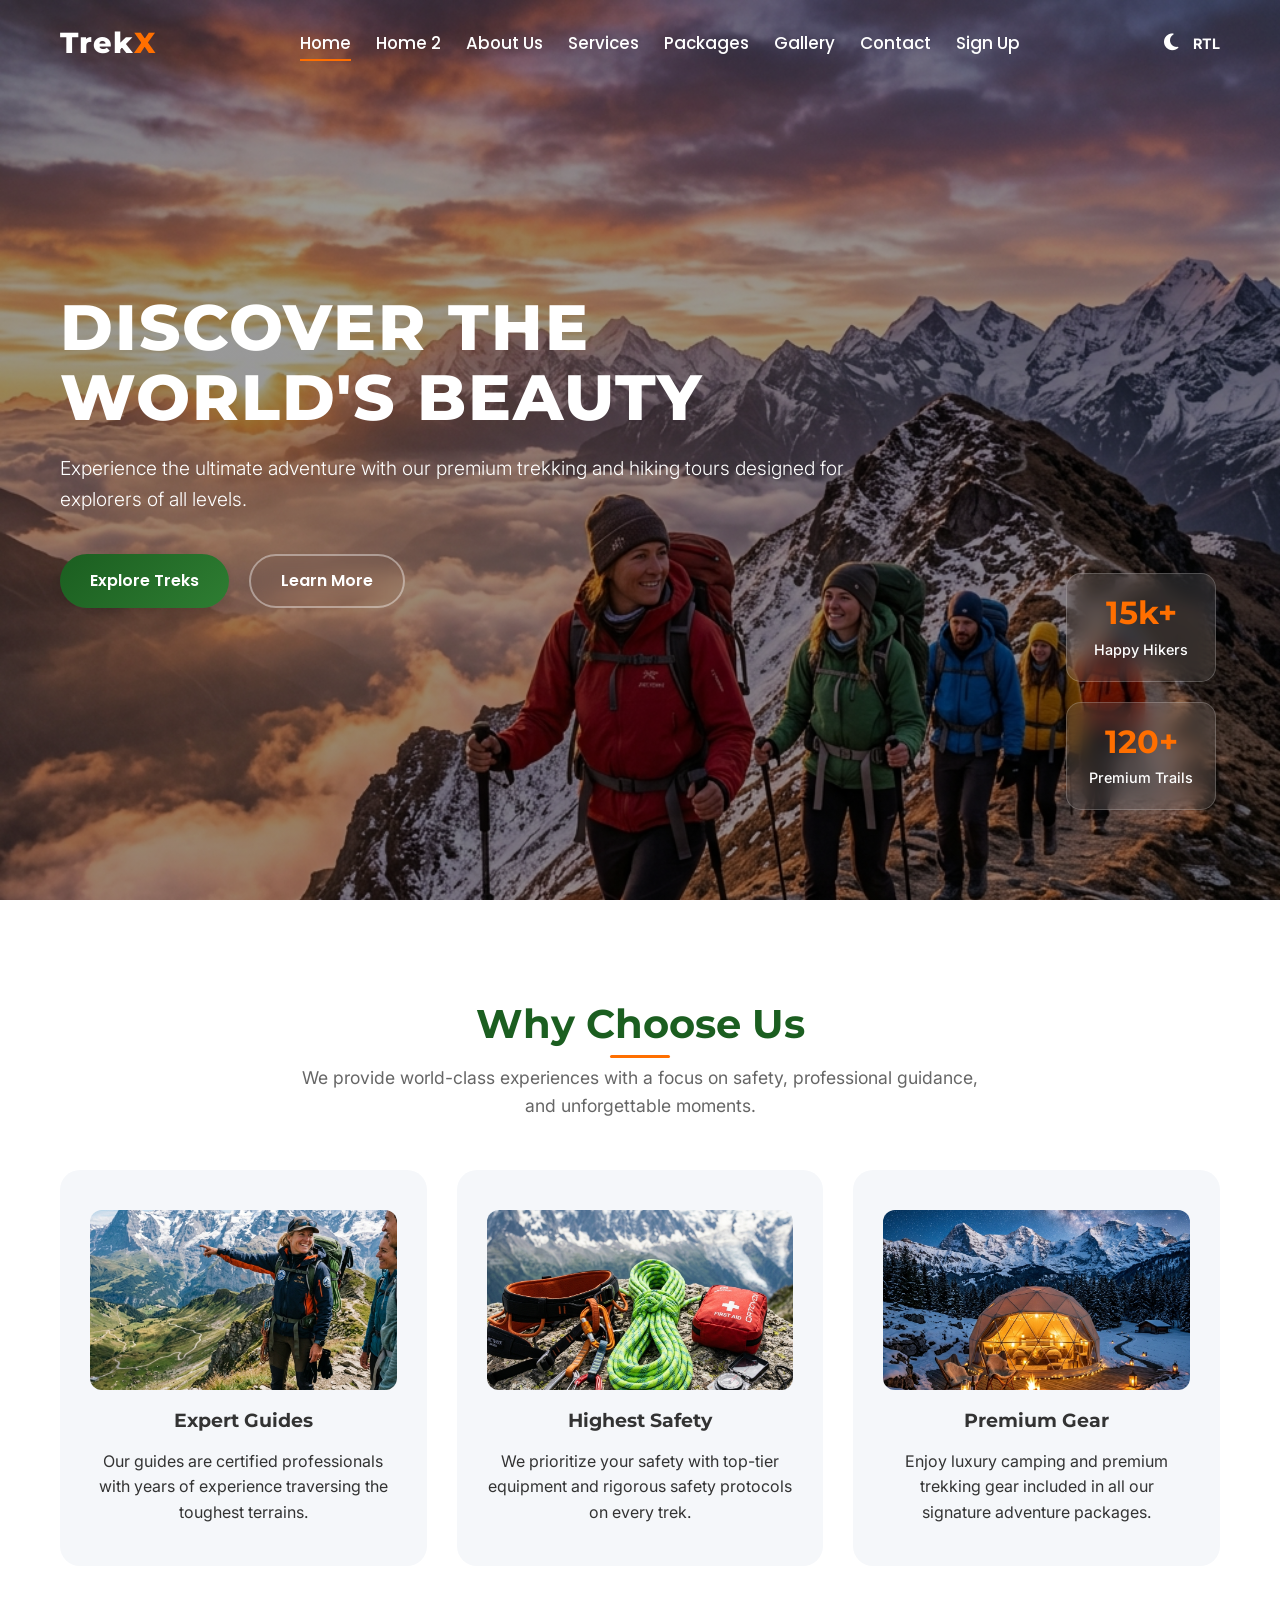
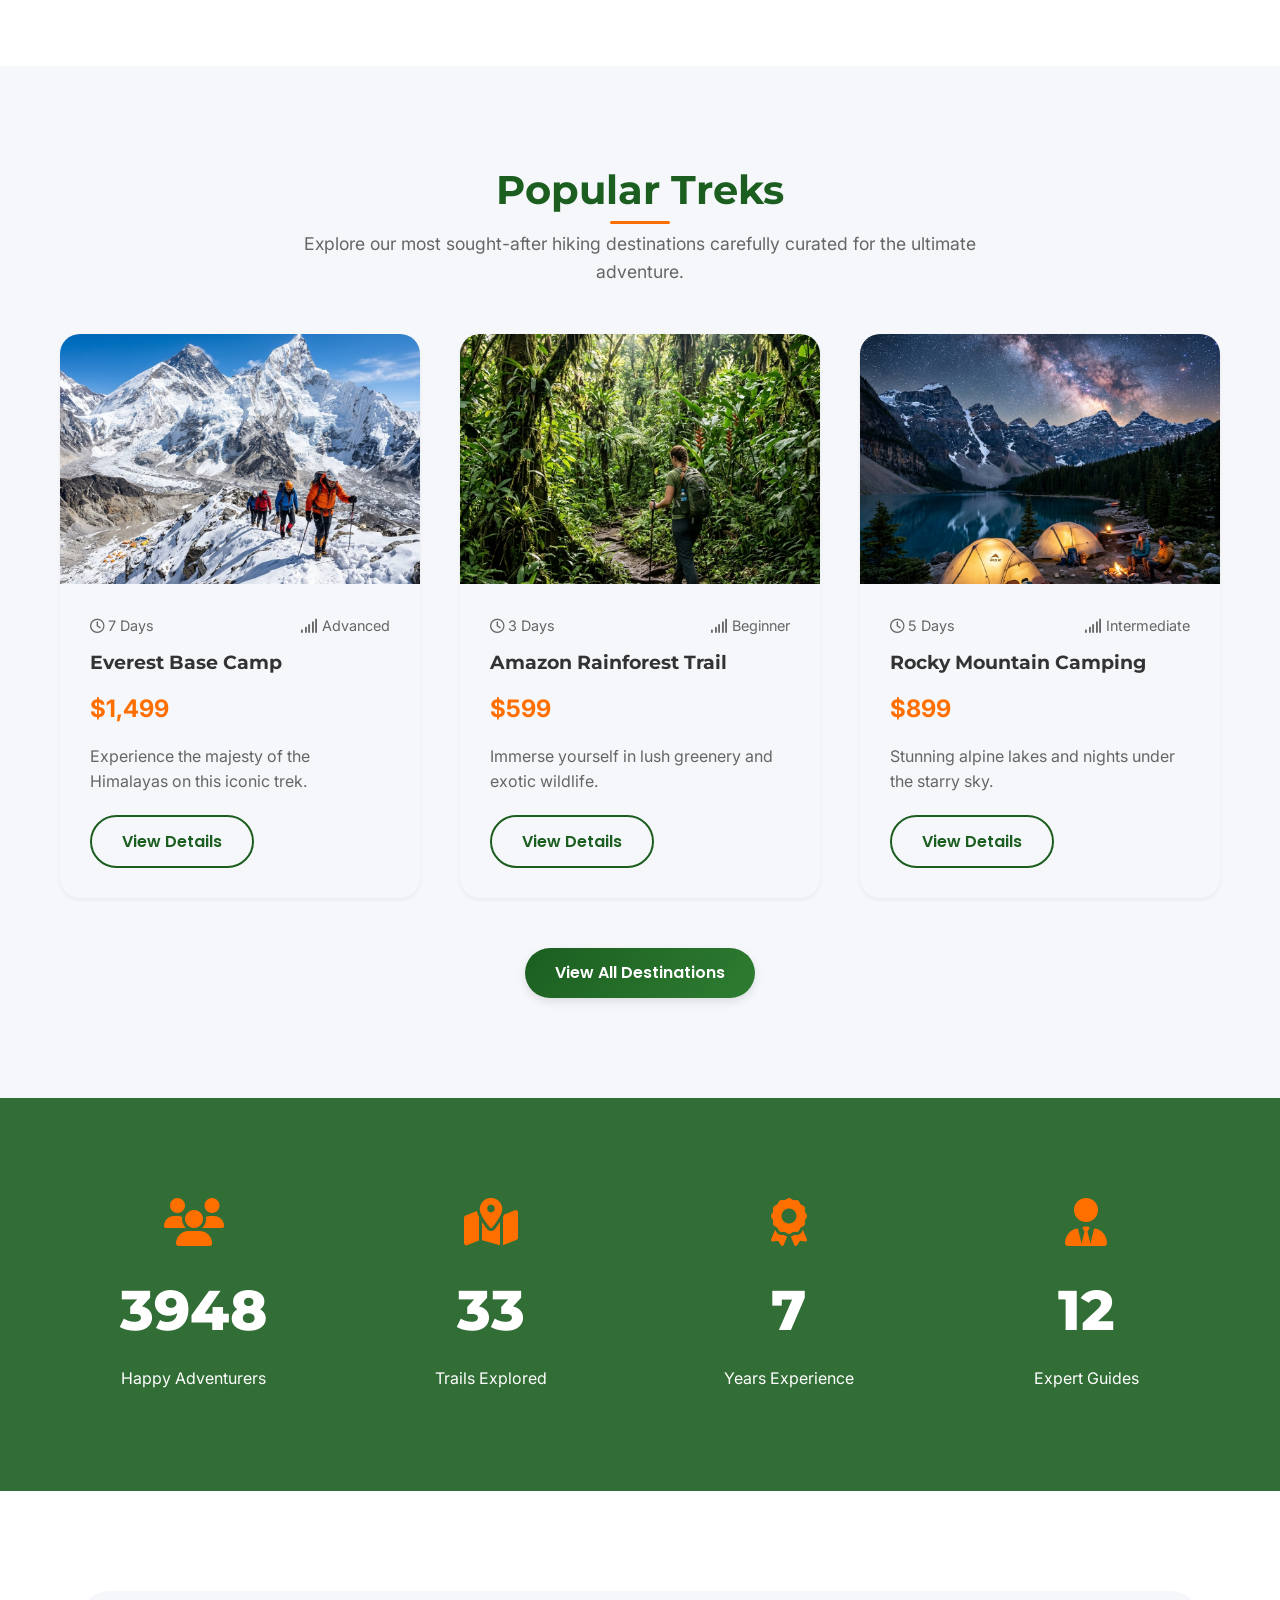
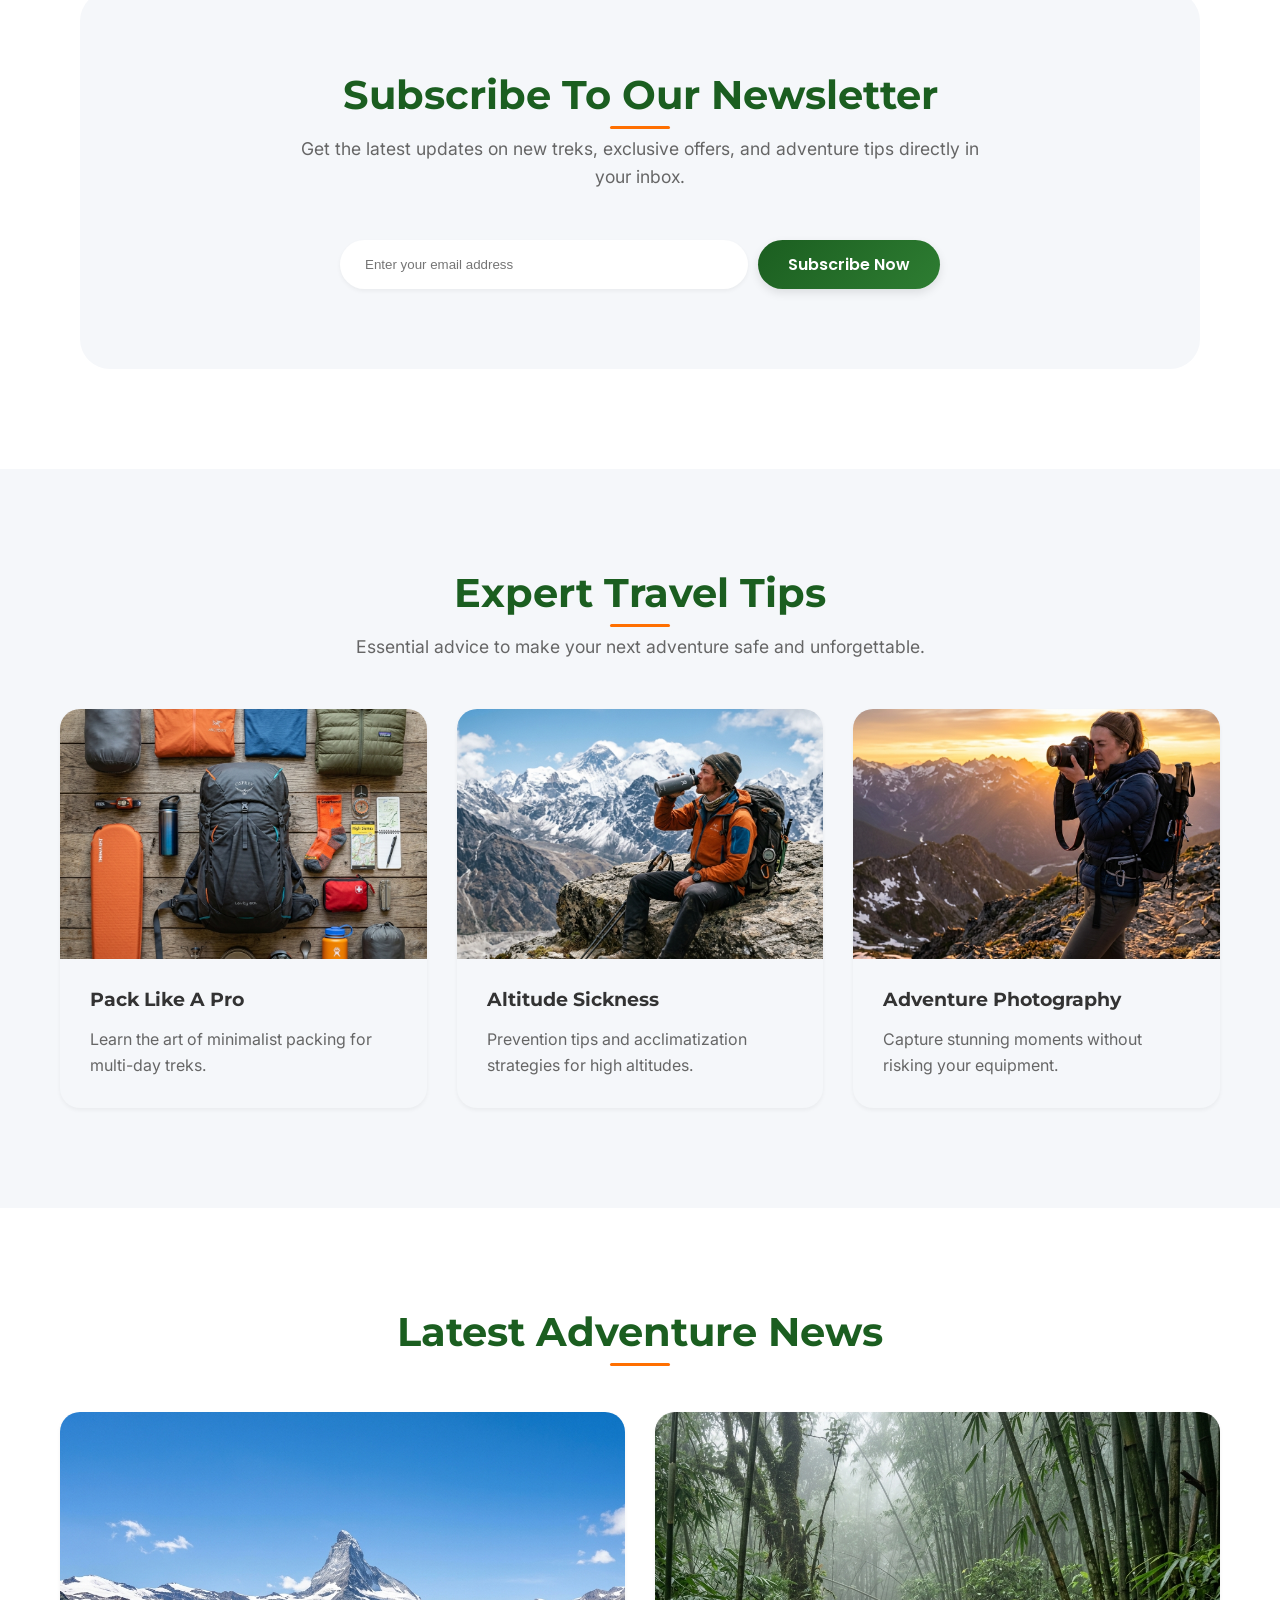
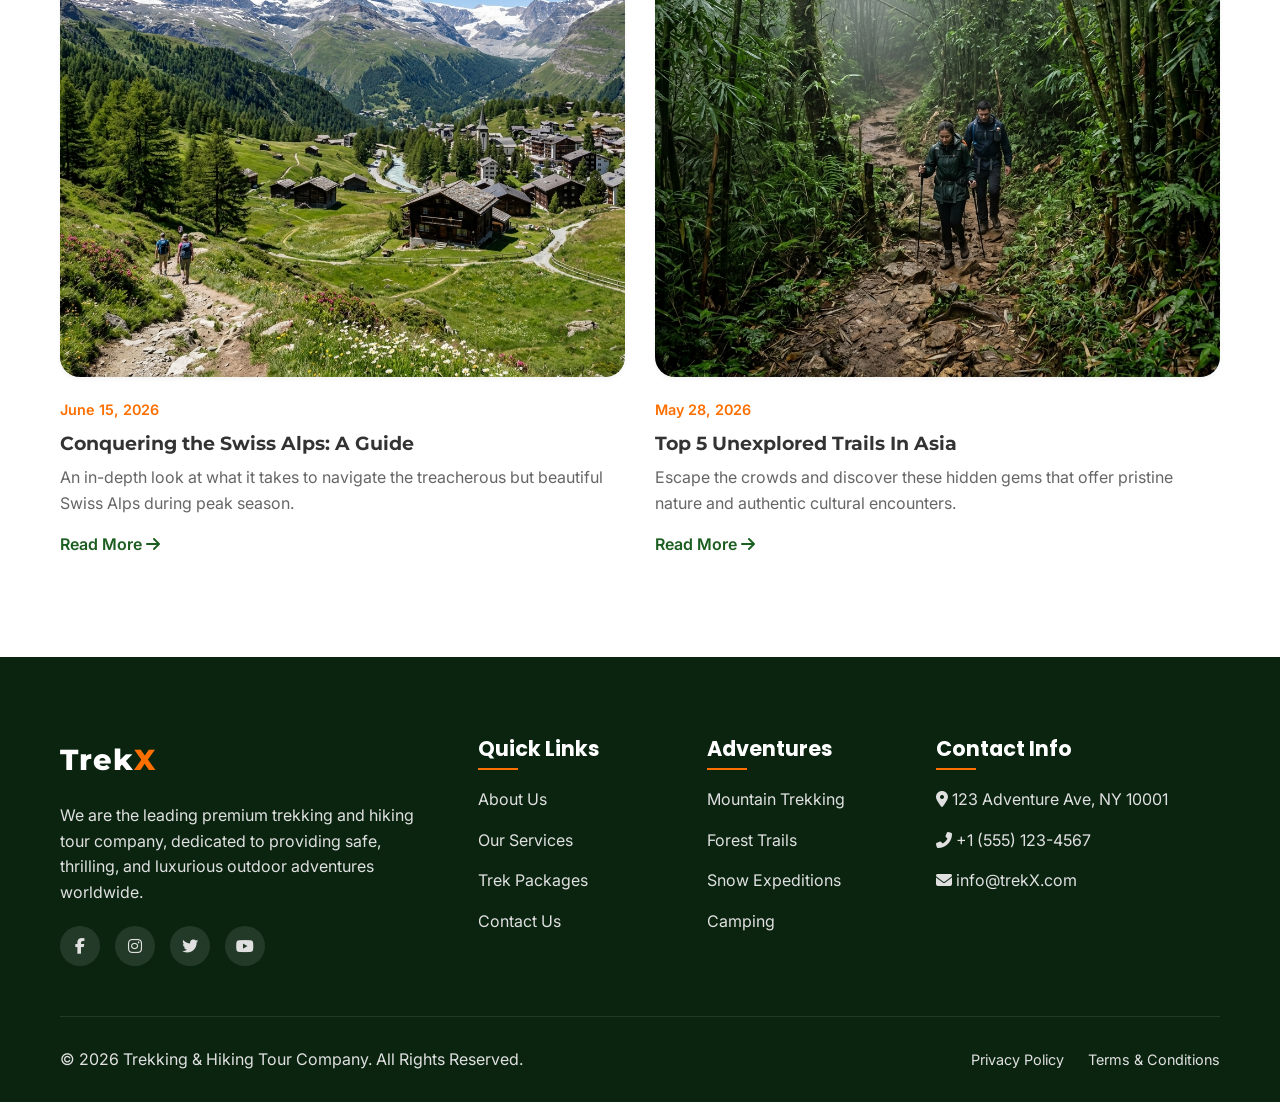
==== index.html @ f1e043c8 "add the some chnage" ====
<!DOCTYPE html>
<html lang="en">
<head>
  <meta charset="UTF-8">
  <meta name="viewport" content="width=device-width, initial-scale=1.0">
  <meta name="description" content="Premium Trekking & Hiking Tour Company offering mountain expeditions, camping, and adventure trails.">
  <title>Home | Trekking & Hiking Tour Company</title>
  <link rel="icon" type="image/svg+xml" href="images/favicon.svg">
  
  <!-- CSS -->
  <link rel="stylesheet" href="css/style.css">
  <link rel="stylesheet" href="css/responsive.css">
  
  <!-- FontAwesome -->
  <link rel="stylesheet" href="https://cdnjs.cloudflare.com/ajax/libs/font-awesome/6.4.0/css/all.min.css">
  
  <style>
    /* Page Specific Styles */
    .hero {
      height: 100vh;
      background: linear-gradient(rgba(0, 0, 0, 0.4), rgba(0, 0, 0, 0.4)), url('images/hero/hero-1.png') no-repeat center center/cover;
      display: flex;
      align-items: center;
      position: relative;
      overflow: hidden;
    }
    
    .hero-content {
      color: #FFF;
      max-width: 800px;
      position: relative;
      z-index: 2;
    }
    
    .hero-title {
      font-size: 4rem;
      font-weight: 800;
      margin-bottom: 20px;
      line-height: 1.1;
      text-transform: uppercase;
      letter-spacing: 2px;
    }
    
    .hero-subtitle {
      font-size: 1.2rem;
      margin-bottom: 40px;
      font-weight: 300;
    }
    
    .hero-btns {
      display: flex;
      gap: 20px;
    }
    
    .floating-stats {
      position: absolute;
      right: 5%;
      bottom: 10%;
      display: flex;
      flex-direction: column;
      gap: 20px;
    }
    
    .stat-card {
      padding: 20px;
      border-radius: 15px;
      text-align: center;
      min-width: 150px;
      animation: float 6s ease-in-out infinite;
    }
    
    .stat-card:nth-child(2) {
      animation-delay: 2s;
    }
    
    .stat-card h3 {
      font-size: 2rem;
      color: var(--accent-color);
      margin-bottom: 5px;
    }
    
    .stat-card p {
      font-size: 0.9rem;
      font-weight: 500;
      color: #FFFFFF;
    }
    
    .hero .btn-secondary {
      color: #FFFFFF;
      border-color: rgba(255, 255, 255, 0.4);
    }
    
    .hero .btn-secondary:hover {
      background: #FFFFFF;
      color: var(--primary-color);
      border-color: #FFFFFF;
    }
    
    .dark-mode .hero .btn-secondary:hover {
      background: var(--accent-color);
      color: #FFFFFF;
      border-color: var(--accent-color);
    }
    
    @keyframes float {
      0% { transform: translateY(0px); }
      50% { transform: translateY(-20px); }
      100% { transform: translateY(0px); }
    }
    
    /* Features */
    .features-grid {
      display: grid;
      grid-template-columns: repeat(auto-fit, minmax(300px, 1fr));
      gap: 30px;
      margin-top: 50px;
    }
    
    .feature-item {
      padding: 40px 30px;
      text-align: center;
      border-radius: 20px;
      background: var(--surface-color);
      transition: all var(--transition-smooth);
    }
    
    .dark-mode .feature-item {
      background: #1a1a1a;
    }
    
    .feature-item:hover {
      transform: translateY(-10px);
      box-shadow: var(--shadow-premium);
      background: var(--primary-color);
      color: #FFF;
    }
    
    .feature-img-wrapper {
      width: 100%;
      height: 180px;
      border-radius: 12px;
      overflow: hidden;
      margin-bottom: 20px;
    }
    
    .feature-item img {
      width: 100%;
      height: 100%;
      object-fit: cover;
      transition: transform var(--transition-smooth);
    }
    
    .feature-item:hover img {
      transform: scale(1.05);
    }
    
    /* Trek Cards */
    .treks-grid {
      display: grid;
      grid-template-columns: repeat(auto-fit, minmax(350px, 1fr));
      gap: 40px;
    }
    
    .trek-meta {
      display: flex;
      justify-content: space-between;
      margin-bottom: 15px;
      color: var(--text-light);
      font-size: 0.9rem;
    }
    
    .trek-price {
      font-size: 1.5rem;
      color: var(--accent-color);
      font-weight: 700;
      margin: 15px 0;
    }
    
    /* Stats Section */
    .stats-section {
      background: linear-gradient(rgba(27, 94, 32, 0.9), rgba(27, 94, 32, 0.9)), url('images/hero/hero-2.png') center/cover fixed;
      color: #FFF;
      text-align: center;
    }
    
    .stats-grid {
      display: grid;
      grid-template-columns: repeat(auto-fit, minmax(200px, 1fr));
      gap: 30px;
    }
    
    .stat-item i {
      font-size: 3rem;
      color: var(--accent-color);
      margin-bottom: 20px;
    }
    
    .counter-num {
      font-size: 3.5rem;
      font-family: var(--font-secondary);
      font-weight: 800;
      margin-bottom: 10px;
    }
    
    /* Testimonials */
    .testimonial-card {
      padding: 40px;
      text-align: center;
    }
    
    .testimonial-card img {
      width: 80px;
      height: 80px;
      border-radius: 50%;
      margin: 0 auto 20px;
      border: 3px solid var(--accent-color);
    }
    
    .rating {
      color: #FFD700;
      margin-bottom: 15px;
    }
    
    /* Newsletter */
    .newsletter-section {
      background: var(--surface-color);
      border-radius: 30px;
      padding: 80px 40px;
      margin: 100px 20px;
      text-align: center;
    }
    
    .newsletter-form {
      max-width: 600px;
      margin: 40px auto 0;
      display: flex;
      gap: 10px;
    }
    
    .newsletter-form input {
      flex: 1;
      padding: 15px 25px;
      border-radius: 30px;
      border: none;
      box-shadow: var(--shadow-sm);
    }
    
    @media (max-width: 768px) {
      .hero {
        height: auto;
        min-height: 100vh;
        padding-top: 100px;
        padding-bottom: 40px;
      }
      .hero-title { font-size: 2.5rem; }
      .floating-stats { 
        position: relative;
        right: auto;
        bottom: auto;
        margin-top: 40px;
        flex-direction: row;
        justify-content: center;
        flex-wrap: wrap;
        gap: 15px;
      }
      .newsletter-form { flex-direction: column; }
    }
  </style>
</head>
<body>

  <!-- Page Loader -->
  <div class="loader-wrapper">
    <div class="loader"></div>
  </div>

  <!-- Header -->
  <header class="header">
    <div class="container">
      <a href="index.html" class="logo">Trek<span>X</span></a>
      
      <nav class="nav-menu">
        <a href="index.html" class="nav-link active">Home</a>
        <a href="home2.html" class="nav-link">Home 2</a>
        <a href="about.html" class="nav-link">About Us</a>
        <a href="services.html" class="nav-link">Services</a>
        <a href="packages.html" class="nav-link">Packages</a>
        <a href="gallery.html" class="nav-link">Gallery</a>
        <a href="contact.html" class="nav-link">Contact</a>
        <a href="signup.html" class="nav-link">Sign Up</a>
      </nav>
      
      <div class="controls">
        <button class="icon-btn" id="theme-toggle" title="Toggle Dark/Light Mode" aria-label="Toggle Dark/Light Mode"><i class="fas fa-moon"></i></button>
        <button class="icon-btn" id="rtl-toggle" title="Toggle RTL" style="font-size: 0.9rem; font-weight: 700; font-family: var(--font-text);" aria-label="Toggle RTL Layout">RTL</button>
        <button class="mobile-toggle" aria-label="Open Mobile Menu"><i class="fas fa-bars"></i></button>
      </div>
    </div>
  </header>

  <!-- Hero Section -->
  <section class="hero parallax" data-speed="0.3">
    <div class="container">
      <div class="hero-content anim-fade-up">
        <h1 class="hero-title">Discover The<br>World's Beauty</h1>
        <p class="hero-subtitle">Experience the ultimate adventure with our premium trekking and hiking tours designed for explorers of all levels.</p>
        <div class="hero-btns">
          <a href="packages.html" class="btn btn-primary">Explore Treks</a>
          <a href="about.html" class="btn btn-secondary glass-effect">Learn More</a>
        </div>
      </div>
      
      <div class="floating-stats">
        <div class="stat-card glass-effect">
          <h3>15k+</h3>
          <p>Happy Hikers</p>
        </div>
        <div class="stat-card glass-effect">
          <h3>120+</h3>
          <p>Premium Trails</p>
        </div>
      </div>
    </div>
  </section>

  <!-- Why Choose Us -->
  <section class="section">
    <div class="container">
      <div class="text-center anim-fade-up">
        <h2 class="section-title">Why Choose Us</h2>
        <p class="section-subtitle">We provide world-class experiences with a focus on safety, professional guidance, and unforgettable moments.</p>
      </div>
      
      <div class="features-grid">
        <div class="feature-item anim-fade-up">
          <div class="feature-img-wrapper">
            <img src="images/features/expert-guides.png" alt="Expert Guides">
          </div>
          <h3>Expert Guides</h3>
          <p>Our guides are certified professionals with years of experience traversing the toughest terrains.</p>
        </div>
        <div class="feature-item anim-fade-up" style="transition-delay: 0.2s">
          <div class="feature-img-wrapper">
            <img src="images/features/highest-safety.png" alt="Highest Safety">
          </div>
          <h3>Highest Safety</h3>
          <p>We prioritize your safety with top-tier equipment and rigorous safety protocols on every trek.</p>
        </div>
        <div class="feature-item anim-fade-up" style="transition-delay: 0.4s">
          <div class="feature-img-wrapper">
            <img src="images/features/premium-gear.png" alt="Premium Gear">
          </div>
          <h3>Premium Gear</h3>
          <p>Enjoy luxury camping and premium trekking gear included in all our signature adventure packages.</p>
        </div>
      </div>
    </div>
  </section>

  <!-- Popular Treks -->
  <section class="section" style="background-color: var(--surface-color);">
    <div class="container">
      <div class="text-center anim-fade-up">
        <h2 class="section-title">Popular Treks</h2>
        <p class="section-subtitle">Explore our most sought-after hiking destinations carefully curated for the ultimate adventure.</p>
      </div>
      
      <div class="treks-grid">
        <!-- Trek 1 -->
        <div class="premium-card anim-zoom-in">
          <div class="card-img-wrapper">
            <img src="images/treks/everest.png" alt="Snow Mountain Trek">
          </div>
          <div class="card-content">
            <div class="trek-meta">
              <span><i class="far fa-clock"></i> 7 Days</span>
              <span><i class="fas fa-signal"></i> Advanced</span>
            </div>
            <h3>Everest Base Camp</h3>
            <p class="trek-price">$1,499</p>
            <p style="color: var(--text-light); margin-bottom: 20px;">Experience the majesty of the Himalayas on this iconic trek.</p>
            <a href="#" class="btn btn-secondary">View Details</a>
          </div>
        </div>
        
        <!-- Trek 2 -->
        <div class="premium-card anim-zoom-in" style="transition-delay: 0.2s">
          <div class="card-img-wrapper">
            <img src="images/treks/amazon.png" alt="Forest Trail">
          </div>
          <div class="card-content">
            <div class="trek-meta">
              <span><i class="far fa-clock"></i> 3 Days</span>
              <span><i class="fas fa-signal"></i> Beginner</span>
            </div>
            <h3>Amazon Rainforest Trail</h3>
            <p class="trek-price">$599</p>
            <p style="color: var(--text-light); margin-bottom: 20px;">Immerse yourself in lush greenery and exotic wildlife.</p>
            <a href="#" class="btn btn-secondary">View Details</a>
          </div>
        </div>
        
        <!-- Trek 3 -->
        <div class="premium-card anim-zoom-in" style="transition-delay: 0.4s">
          <div class="card-img-wrapper">
            <img src="images/treks/rocky.png" alt="Camping Trek">
          </div>
          <div class="card-content">
            <div class="trek-meta">
              <span><i class="far fa-clock"></i> 5 Days</span>
              <span><i class="fas fa-signal"></i> Intermediate</span>
            </div>
            <h3>Rocky Mountain Camping</h3>
            <p class="trek-price">$899</p>
            <p style="color: var(--text-light); margin-bottom: 20px;">Stunning alpine lakes and nights under the starry sky.</p>
            <a href="#" class="btn btn-secondary">View Details</a>
          </div>
        </div>
      </div>
      
      <div class="text-center" style="margin-top: 50px;">
        <a href="destinations.html" class="btn btn-primary anim-fade-up">View All Destinations</a>
      </div>
    </div>
  </section>

  <!-- Stats Section -->
  <section class="section stats-section">
    <div class="container">
      <div class="stats-grid">
        <div class="stat-item anim-fade-up">
          <i class="fas fa-users"></i>
          <div class="counter-num" data-target="15420">0</div>
          <p>Happy Adventurers</p>
        </div>
        <div class="stat-item anim-fade-up" style="transition-delay: 0.2s">
          <i class="fas fa-map-marked-alt"></i>
          <div class="counter-num" data-target="128">0</div>
          <p>Trails Explored</p>
        </div>
        <div class="stat-item anim-fade-up" style="transition-delay: 0.4s">
          <i class="fas fa-award"></i>
          <div class="counter-num" data-target="25">0</div>
          <p>Years Experience</p>
        </div>
        <div class="stat-item anim-fade-up" style="transition-delay: 0.6s">
          <i class="fas fa-user-tie"></i>
          <div class="counter-num" data-target="45">0</div>
          <p>Expert Guides</p>
        </div>
      </div>
    </div>
  </section>

  <!-- Newsletter -->
  <div class="container">
    <section class="newsletter-section anim-fade-up">
      <h2 class="section-title">Subscribe To Our Newsletter</h2>
      <p class="section-subtitle">Get the latest updates on new treks, exclusive offers, and adventure tips directly in your inbox.</p>
      
      <form class="newsletter-form" aria-label="Newsletter Subscription Form">
        <input type="email" placeholder="Enter your email address" aria-label="Email Address" required>
        <button type="submit" class="btn btn-primary">Subscribe Now</button>
      </form>
    </section>
  </div>

  <!-- Travel Tips Section -->
  <section class="section" style="background: var(--surface-color);">
    <div class="container">
      <div class="text-center anim-fade-up">
        <h2 class="section-title">Expert Travel Tips</h2>
        <p class="section-subtitle">Essential advice to make your next adventure safe and unforgettable.</p>
      </div>
      <div style="display: grid; grid-template-columns: repeat(auto-fit, minmax(280px, 1fr)); gap: 30px;">
        <div class="premium-card anim-zoom-in">
          <div class="card-img-wrapper">
            <img src="images/tips/pack_like_a_pro.png" alt="Pack Like A Pro">
          </div>
          <div class="card-content">
            <h3>Pack Like A Pro</h3>
            <p style="color: var(--text-light);">Learn the art of minimalist packing for multi-day treks.</p>
          </div>
        </div>
        <div class="premium-card anim-zoom-in" style="transition-delay: 0.2s;">
          <div class="card-img-wrapper">
            <img src="images/tips/altitude_sickness.png" alt="Altitude Sickness">
          </div>
          <div class="card-content">
            <h3>Altitude Sickness</h3>
            <p style="color: var(--text-light);">Prevention tips and acclimatization strategies for high altitudes.</p>
          </div>
        </div>
        <div class="premium-card anim-zoom-in" style="transition-delay: 0.4s;">
          <div class="card-img-wrapper">
            <img src="images/tips/adventure_photography.png" alt="Adventure Photography">
          </div>
          <div class="card-content">
            <h3>Adventure Photography</h3>
            <p style="color: var(--text-light);">Capture stunning moments without risking your equipment.</p>
          </div>
        </div>
      </div>
    </div>
  </section>

  <!-- Latest Blog Section -->
  <section class="section">
    <div class="container">
      <div class="text-center anim-fade-up">
        <h2 class="section-title">Latest Adventure News</h2>
      </div>
      <div style="display: grid; grid-template-columns: repeat(auto-fit, minmax(300px, 1fr)); gap: 30px; margin-top: 40px;">
        <div class="anim-fade-right">
          <img src="images/blog/swiss_alps.png" alt="Blog post thumbnail" style="border-radius: 20px; margin-bottom: 20px; box-shadow: var(--shadow-sm);">
          <span style="color: var(--accent-color); font-weight: 600; font-size: 0.9rem;">June 15, 2026</span>
          <h3 style="margin: 10px 0;">Conquering the Swiss Alps: A Guide</h3>
          <p style="color: var(--text-light); margin-bottom: 15px;">An in-depth look at what it takes to navigate the treacherous but beautiful Swiss Alps during peak season.</p>
          <a href="#" style="color: var(--primary-color); font-weight: 600;">Read More <i class="fas fa-arrow-right"></i></a>
        </div>
        <div class="anim-fade-left">
          <img src="images/blog/asia_trails.png" alt="Blog post thumbnail" style="border-radius: 20px; margin-bottom: 20px; box-shadow: var(--shadow-sm);">
          <span style="color: var(--accent-color); font-weight: 600; font-size: 0.9rem;">May 28, 2026</span>
          <h3 style="margin: 10px 0;">Top 5 Unexplored Trails In Asia</h3>
          <p style="color: var(--text-light); margin-bottom: 15px;">Escape the crowds and discover these hidden gems that offer pristine nature and authentic cultural encounters.</p>
          <a href="#" style="color: var(--primary-color); font-weight: 600;">Read More <i class="fas fa-arrow-right"></i></a>
        </div>
      </div>
    </div>
  </section>

  <!-- Footer -->
  <footer class="footer">
    <div class="container">
      <div class="footer-grid">
        <div class="footer-col">
          <a href="index.html" class="logo" style="margin-bottom: 20px; display: block;">Trek<span>X</span></a>
          <p>We are the leading premium trekking and hiking tour company, dedicated to providing safe, thrilling, and luxurious outdoor adventures worldwide.</p>
          <div class="social-links">
            <a href="#"><i class="fab fa-facebook-f"></i></a>
            <a href="#"><i class="fab fa-instagram"></i></a>
            <a href="#"><i class="fab fa-twitter"></i></a>
            <a href="#"><i class="fab fa-youtube"></i></a>
          </div>
        </div>
        
        <div class="footer-col">
          <h4>Quick Links</h4>
          <ul class="footer-links">
            <li><a href="about.html">About Us</a></li>
            <li><a href="services.html">Our Services</a></li>
            <li><a href="packages.html">Trek Packages</a></li>
            <li><a href="contact.html">Contact Us</a></li>
          </ul>
        </div>
        
        <div class="footer-col">
          <h4>Adventures</h4>
          <ul class="footer-links">
            <li><a href="#">Mountain Trekking</a></li>
            <li><a href="#">Forest Trails</a></li>
            <li><a href="#">Snow Expeditions</a></li>
            <li><a href="#">Camping</a></li>
          </ul>
        </div>
        
        <div class="footer-col">
          <h4>Contact Info</h4>
          <ul class="footer-links">
            <li><i class="fas fa-map-marker-alt"></i> 123 Adventure Ave, NY 10001</li>
            <li><i class="fas fa-phone-alt"></i> +1 (555) 123-4567</li>
            <li><i class="fas fa-envelope"></i> info@trekX.com</li>
          </ul>
        </div>
      </div>
      
      <div class="bottom-footer">
        <p>&copy; 2026 Trekking & Hiking Tour Company. All Rights Reserved.</p>
        <div class="bottom-links">
          <a href="#">Privacy Policy</a>
          <a href="#">Terms & Conditions</a>
        </div>
      </div>
    </div>
  </footer>

  <!-- Back To Top -->
  <button id="back-to-top" class="back-to-top" title="Go to top">
    <i class="fas fa-chevron-up"></i>
  </button>

  <!-- JS -->
  <script src="js/main.js"></script>
  <script src="js/animations.js"></script>
</body>
</html>
---- css/style.css ----
@import url('https://fonts.googleapis.com/css2?family=Inter:wght@300;400;500;600;700&family=Montserrat:wght@400;500;600;700;800&family=Poppins:wght@300;400;500;600;700&display=swap');

:root {
  /* Colors */
  --primary-color: #1B5E20; /* Forest Green */
  --secondary-color: #1565C0; /* Mountain Blue */
  --accent-color: #FF6F00; /* Orange */
  
  /* Background & Text Colors */
  --bg-color: #FFFFFF; /* Pure White */
  --text-color: #333333;
  --text-light: #666666;
  --surface-color: #F5F7FA;
  --header-bg: rgba(255, 255, 255, 0.9);
  --border-color: #E0E0E0;
  
  /* Typography */
  --font-primary: 'Poppins', sans-serif;
  --font-secondary: 'Montserrat', sans-serif;
  --font-text: 'Inter', sans-serif;
  
  /* Transitions */
  --transition-fast: 0.3s ease;
  --transition-smooth: 0.5s cubic-bezier(0.25, 0.8, 0.25, 1);
  
  /* Shadows */
  --shadow-sm: 0 2px 4px rgba(0,0,0,0.05);
  --shadow-md: 0 4px 10px rgba(0,0,0,0.1);
  --shadow-lg: 0 10px 25px rgba(0,0,0,0.15);
  --shadow-premium: 0 20px 40px rgba(0,0,0,0.1);
}

/* Dark Mode Variables */
.dark-mode {
  --bg-color: #121212; /* Premium Dark */
  --text-color: #E0E0E0;
  --text-light: #A0A0A0;
  --surface-color: #1E1E1E;
  --header-bg: rgba(18, 18, 18, 0.9);
  --border-color: #333333;
  --shadow-premium: 0 20px 40px rgba(0,0,0,0.5);
}

/* Reset & Base */
*, *::before, *::after {
  box-sizing: border-box;
  margin: 0;
  padding: 0;
}

html {
  scroll-behavior: smooth;
  font-size: 16px;
}

body {
  font-family: var(--font-text);
  background-color: var(--bg-color);
  color: var(--text-color);
  line-height: 1.6;
  overflow-x: hidden;
  transition: background-color var(--transition-fast), color var(--transition-fast);
}

body::-webkit-scrollbar {
  width: 10px;
}
body::-webkit-scrollbar-track {
  background: var(--surface-color);
}
body::-webkit-scrollbar-thumb {
  background: var(--primary-color);
  border-radius: 5px;
}
body::-webkit-scrollbar-thumb:hover {
  background: var(--accent-color);
}

h1, h2, h3, h4, h5, h6 {
  font-family: var(--font-secondary);
  font-weight: 700;
  line-height: 1.2;
  margin-bottom: 1rem;
}

a {
  text-decoration: none;
  color: inherit;
}

ul {
  list-style: none;
}

img {
  max-width: 100%;
  height: auto;
  display: block;
}

/* Utilities */
.container {
  width: 100%;
  max-width: 1400px;
  margin: 0 auto;
  padding: 0 20px;
}

.section {
  padding: 100px 0;
}

.text-center {
  text-align: center;
}

.section-title {
  font-size: 2.5rem;
  color: var(--primary-color);
  margin-bottom: 1rem;
  position: relative;
  display: inline-block;
}

.dark-mode .section-title {
  color: var(--accent-color);
}

.section-title::after {
  content: '';
  position: absolute;
  left: 50%;
  bottom: -10px;
  transform: translateX(-50%);
  width: 60px;
  height: 3px;
  background-color: var(--accent-color);
  border-radius: 2px;
}

.section-subtitle {
  font-size: 1.1rem;
  color: var(--text-light);
  margin-bottom: 3rem;
  max-width: 700px;
  margin-left: auto;
  margin-right: auto;
}

/* Glassmorphism */
.glass-effect {
  background: rgba(255, 255, 255, 0.1);
  backdrop-filter: blur(10px);
  -webkit-backdrop-filter: blur(10px);
  border: 1px solid rgba(255, 255, 255, 0.2);
}

.dark-mode .glass-effect {
  background: rgba(0, 0, 0, 0.3);
  border: 1px solid rgba(255, 255, 255, 0.05);
}

/* Buttons */
.btn {
  display: inline-flex;
  align-items: center;
  justify-content: center;
  padding: 12px 30px;
  border-radius: 30px;
  font-family: var(--font-primary);
  font-weight: 600;
  font-size: 1rem;
  cursor: pointer;
  transition: all var(--transition-fast);
  border: none;
  outline: none;
  position: relative;
  overflow: hidden;
  z-index: 1;
}

.btn-primary {
  background: linear-gradient(135deg, var(--primary-color), #2E7D32);
  color: #FFF;
  box-shadow: var(--shadow-md);
}

.btn-primary:hover {
  transform: translateY(-3px);
  box-shadow: var(--shadow-lg);
}

.btn-primary::before {
  content: '';
  position: absolute;
  top: 0;
  left: 0;
  width: 100%;
  height: 100%;
  background: linear-gradient(135deg, var(--accent-color), #FF8F00);
  z-index: -1;
  transition: opacity var(--transition-fast);
  opacity: 0;
}

.btn-primary:hover::before {
  opacity: 1;
}

.btn-secondary {
  background: transparent;
  color: var(--primary-color);
  border: 2px solid var(--primary-color);
}
.dark-mode .btn-secondary {
  color: var(--accent-color);
  border-color: var(--accent-color);
}
.btn-secondary:hover {
  background: var(--primary-color);
  color: #FFF;
}
.dark-mode .btn-secondary:hover {
  background: var(--accent-color);
  color: #FFF;
}

/* Header & Navigation */
.header {
  position: fixed;
  top: 0;
  left: 0;
  width: 100%;
  z-index: 1000;
  background-color: transparent;
  transition: all var(--transition-smooth);
  padding: 20px 0;
}

.header.sticky {
  background-color: var(--header-bg);
  backdrop-filter: blur(15px);
  -webkit-backdrop-filter: blur(15px);
  padding: 15px 0;
  box-shadow: var(--shadow-sm);
}

.header .container {
  display: flex;
  justify-content: space-between;
  align-items: center;
}

.logo {
  font-family: var(--font-secondary);
  font-size: 1.8rem;
  font-weight: 800;
  color: #FFF;
  letter-spacing: 1px;
}
.logo span {
  color: var(--accent-color);
}

.header.sticky .logo, .dark-mode .logo {
  color: var(--text-color);
}

.nav-menu {
  display: flex;
  align-items: center;
  gap: 25px;
}

.nav-link {
  font-family: var(--font-primary);
  font-weight: 500;
  color: #FFF;
  font-size: 1.05rem;
  position: relative;
  transition: color var(--transition-fast);
}

.header.sticky .nav-link, .dark-mode .nav-link {
  color: var(--text-color);
}

.nav-link::after {
  content: '';
  position: absolute;
  left: 0;
  bottom: -5px;
  width: 0;
  height: 2px;
  background-color: var(--accent-color);
  transition: width var(--transition-fast);
}

.nav-link:hover::after, .nav-link.active::after {
  width: 100%;
}

.controls {
  display: flex;
  align-items: center;
  gap: 15px;
}

.icon-btn {
  background: none;
  border: none;
  color: #FFF;
  font-size: 1.2rem;
  cursor: pointer;
  transition: color var(--transition-fast), transform var(--transition-fast);
}
.header.sticky .icon-btn, .dark-mode .icon-btn {
  color: var(--text-color);
}
.icon-btn:hover {
  color: var(--accent-color);
  transform: scale(1.1);
}

.mobile-toggle {
  display: none;
  font-size: 1.5rem;
  cursor: pointer;
  color: #FFF;
  border: none;
  background: none;
}
.header.sticky .mobile-toggle, .dark-mode .mobile-toggle {
  color: var(--text-color);
}

/* Page Loader */
.loader-wrapper {
  position: fixed;
  top: 0;
  left: 0;
  width: 100%;
  height: 100%;
  background: var(--bg-color);
  z-index: 9999;
  display: flex;
  justify-content: center;
  align-items: center;
  transition: opacity 0.5s ease;
}

.loader {
  width: 50px;
  height: 50px;
  border: 4px solid var(--surface-color);
  border-top-color: var(--accent-color);
  border-radius: 50%;
  animation: spin 1s linear infinite;
}

@keyframes spin {
  100% { transform: rotate(360deg); }
}

/* Back To Top */
.back-to-top {
  position: fixed;
  bottom: 30px;
  right: 30px;
  width: 50px;
  height: 50px;
  background-color: var(--primary-color);
  color: #FFF;
  border-radius: 50%;
  display: flex;
  justify-content: center;
  align-items: center;
  font-size: 1.2rem;
  cursor: pointer;
  opacity: 0;
  visibility: hidden;
  transition: all var(--transition-fast);
  z-index: 99;
  box-shadow: var(--shadow-md);
  border: none;
}
.back-to-top.show {
  opacity: 1;
  visibility: visible;
}
.back-to-top:hover {
  background-color: var(--accent-color);
  transform: translateY(-5px);
}

/* Footer */
.footer {
  background-color: #0A2410;
  color: #E0E0E0;
  padding: 80px 0 30px;
}
.dark-mode .footer {
  background-color: #051007;
}

.footer-grid {
  display: grid;
  grid-template-columns: 2fr 1fr 1fr 1.5fr;
  gap: 40px;
  margin-bottom: 50px;
}

.footer-col h4 {
  color: #FFF;
  font-family: var(--font-primary);
  font-size: 1.3rem;
  margin-bottom: 25px;
  position: relative;
  display: inline-block;
}

.footer-col h4::after {
  content: '';
  position: absolute;
  left: 0;
  bottom: -8px;
  width: 40px;
  height: 2px;
  background-color: var(--accent-color);
}

.footer-col p {
  margin-bottom: 20px;
}

.footer-links li {
  margin-bottom: 15px;
}

.footer-links a {
  transition: color var(--transition-fast), padding-left var(--transition-fast);
}

.footer-links a:hover {
  color: var(--accent-color);
  padding-left: 5px;
}

.social-links {
  display: flex;
  gap: 15px;
}

.social-links a {
  width: 40px;
  height: 40px;
  background: rgba(255,255,255,0.1);
  display: flex;
  justify-content: center;
  align-items: center;
  border-radius: 50%;
  transition: all var(--transition-fast);
}

.social-links a:hover {
  background: var(--accent-color);
  color: #FFF;
  transform: translateY(-3px);
}

.bottom-footer {
  border-top: 1px solid rgba(255,255,255,0.1);
  padding-top: 30px;
  display: flex;
  justify-content: space-between;
  align-items: center;
}

.bottom-links a {
  margin-left: 20px;
  font-size: 0.9rem;
}
.bottom-links a:hover {
  color: var(--accent-color);
}

/* RTL Support */
[dir="rtl"] {
  text-align: right;
}
[dir="rtl"] .nav-menu {
  flex-direction: row-reverse;
}
[dir="rtl"] .footer-col h4::after {
  left: auto;
  right: 0;
}
[dir="rtl"] .footer-links a:hover {
  padding-left: 0;
  padding-right: 5px;
}
[dir="rtl"] .bottom-links a {
  margin-left: 0;
  margin-right: 20px;
}
[dir="rtl"] .back-to-top {
  right: auto;
  left: 30px;
}

/* Animations Elements Classes (AOS-like) */
.anim-fade-up { opacity: 0; transform: translateY(40px); transition: all 0.8s ease; }
.anim-fade-left { opacity: 0; transform: translateX(40px); transition: all 0.8s ease; }
.anim-fade-right { opacity: 0; transform: translateX(-40px); transition: all 0.8s ease; }
.anim-zoom-in { opacity: 0; transform: scale(0.9); transition: all 0.8s ease; }

.anim-active {
  opacity: 1;
  transform: translate(0) scale(1);
}

/* Card Design Premium */
.premium-card {
  background: var(--surface-color);
  border-radius: 20px;
  overflow: hidden;
  box-shadow: var(--shadow-sm);
  transition: all var(--transition-smooth);
  position: relative;
}

.premium-card:hover {
  transform: translateY(-10px);
  box-shadow: var(--shadow-premium);
}

.card-img-wrapper {
  overflow: hidden;
  position: relative;
  height: 250px;
}

.card-img-wrapper img {
  width: 100%;
  height: 100%;
  object-fit: cover;
  transition: transform var(--transition-smooth);
}

.premium-card:hover .card-img-wrapper img {
  transform: scale(1.1);
}

.card-content {
  padding: 30px;
}

/* Input Fields */
.form-group {
  margin-bottom: 20px;
}

.form-control {
  width: 100%;
  padding: 15px 20px;
  border-radius: 10px;
  border: 1px solid var(--border-color);
  background: var(--bg-color);
  color: var(--text-color);
  font-family: var(--font-text);
  transition: border-color var(--transition-fast);
}

.form-control:focus {
  outline: none;
  border-color: var(--primary-color);
  box-shadow: 0 0 0 3px rgba(27, 94, 32, 0.1);
}

.dark-mode .form-control:focus {
  border-color: var(--accent-color);
  box-shadow: 0 0 0 3px rgba(255, 111, 0, 0.2);
}
---- css/responsive.css ----
/* Responsive Design */

/* Laptop (1440px max) */
@media screen and (max-width: 1440px) {
  .container {
    max-width: 1200px;
  }
}

/* Laptop Nav (1024px max) */
@media screen and (max-width: 1024px) {
  .mobile-toggle {
    display: block;
  }

  .nav-menu {
    position: fixed;
    top: 0;
    left: -100%;
    width: 80%;
    max-width: 300px;
    height: 100vh;
    background-color: var(--bg-color);
    flex-direction: column;
    justify-content: center;
    align-items: flex-start;
    padding: 40px;
    transition: left var(--transition-smooth);
    box-shadow: var(--shadow-lg);
    z-index: 1001;
  }

  [dir="rtl"] .nav-menu {
    left: auto;
    right: -100%;
    align-items: flex-end;
  }

  .nav-menu.active {
    left: 0;
  }

  [dir="rtl"] .nav-menu.active {
    right: 0;
  }

  .nav-link {
    color: var(--text-color);
    font-size: 1.2rem;
    margin-bottom: 10px;
  }

  .header {
    top: 0 !important;
    padding-top: 20px !important;
  }

  .header.sticky {
    top: 0 !important;
    padding-top: 15px !important;
  }

  .header .logo {
    font-size: 1.5rem;
    line-height: 1.2;
    display: inline-block;
  }
}

/* Tablet (992px max) */
@media screen and (max-width: 992px) {
  .footer-grid {
    grid-template-columns: 1fr 1fr;
  }

  .section {
    padding: 80px 0;
  }

  .section-title {
    font-size: 2rem;
    display: block;
    width: 100%;
    text-align: center;
  }

  h1, h2, h3, h4, h5, h6, .trek-price {
    text-align: center;
  }

  .card-content i, .service-icon, .feature-item i, .icon-box i {
    display: block;
    text-align: center;
    margin-left: auto;
    margin-right: auto;
  }

  .service-text, .card-content, p, .section-subtitle, .hero-content, .trek-meta {
    text-align: center;
  }

  div:has(> img[alt="Blog post thumbnail"]) {
    text-align: left;
  }

  div:has(> img[alt="Blog post thumbnail"]) h3,
  div:has(> img[alt="Blog post thumbnail"]) p {
    text-align: left;
  }

  .info-item {
    flex-direction: column !important;
    align-items: center !important;
    text-align: center;
  }

  .info-item i {
    margin-right: 0 !important;
    margin-bottom: 15px !important;
  }

  .btn {
    display: flex;
    justify-content: center;
    width: fit-content;
    margin-left: auto;
    margin-right: auto;
  }

  .newsletter-form .btn, .hero-btns .btn {
    width: 100%;
  }
}

/* Tablet 2-column grid fix for 3rd card */
@media screen and (min-width: 630px) and (max-width: 992px) {
  .premium-card:last-child:nth-child(3) {
    grid-column: 1 / -1;
    justify-self: center;
    width: calc(50% - 15px);
  }
}

/* Mobile & Tablet (768px max) */
@media screen and (max-width: 768px) {
  .footer-grid {
    grid-template-columns: 1fr;
    gap: 30px;
  }

  .bottom-footer {
    flex-direction: column;
    text-align: center;
    gap: 15px;
  }

  .bottom-links a {
    margin: 0 10px;
  }
}

/* Small Mobile (480px max) */
@media screen and (max-width: 480px) {
  .section-title {
    font-size: 1.8rem;
  }

  .btn {
    padding: 10px 24px;
  }

  .hero-title {
    font-size: 2.5rem;
  }
}
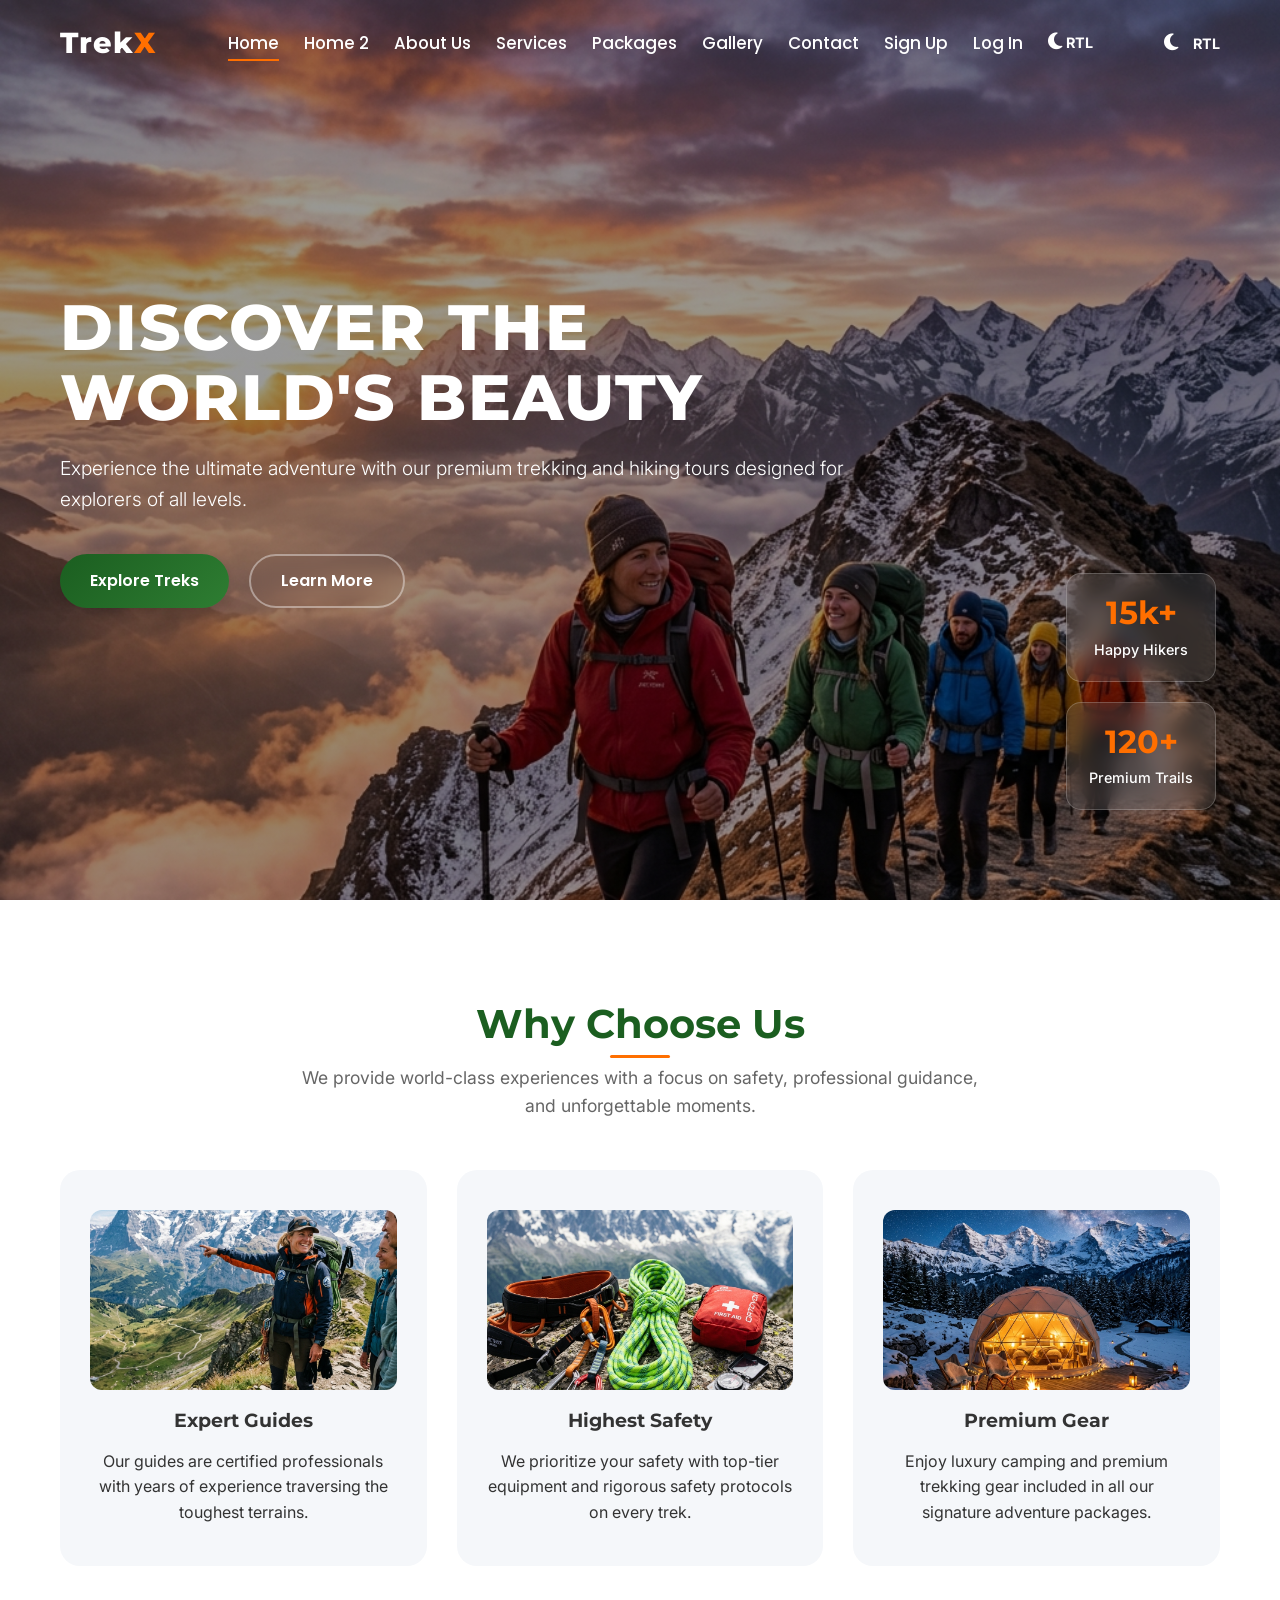
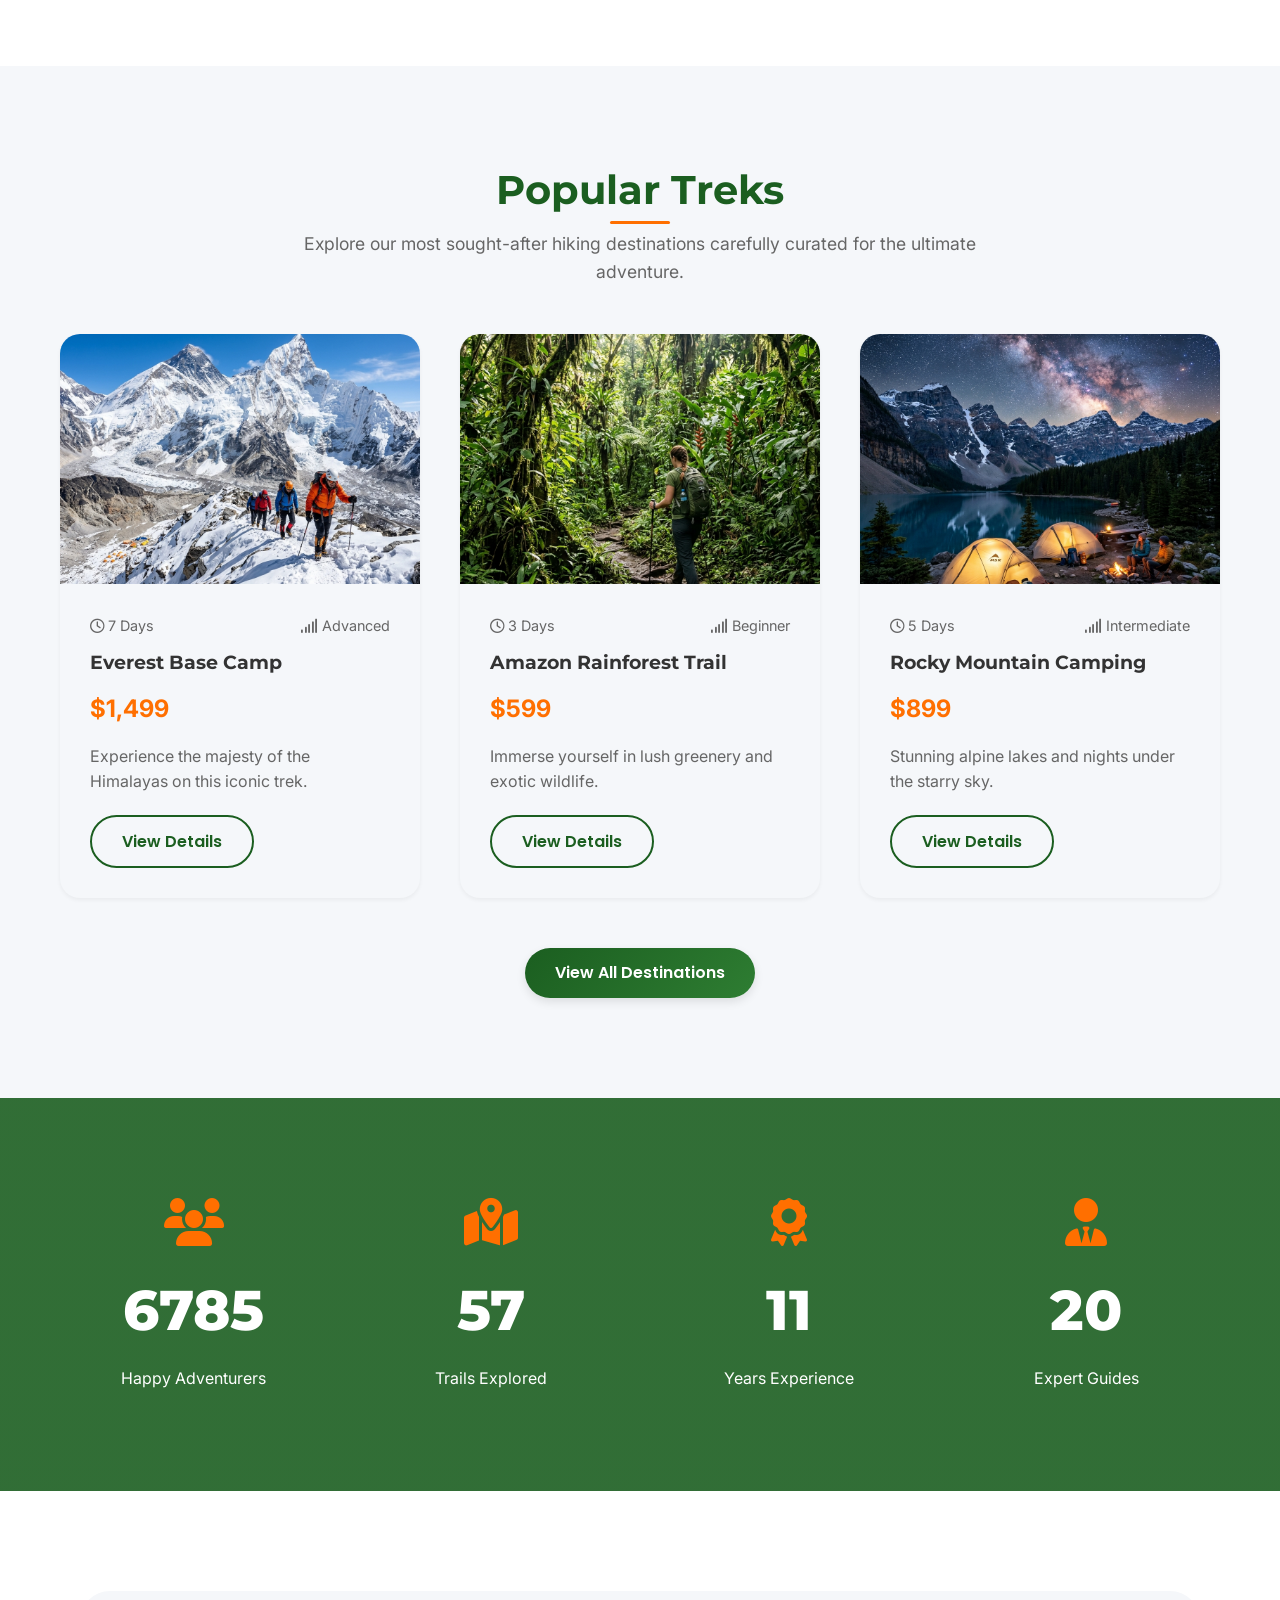
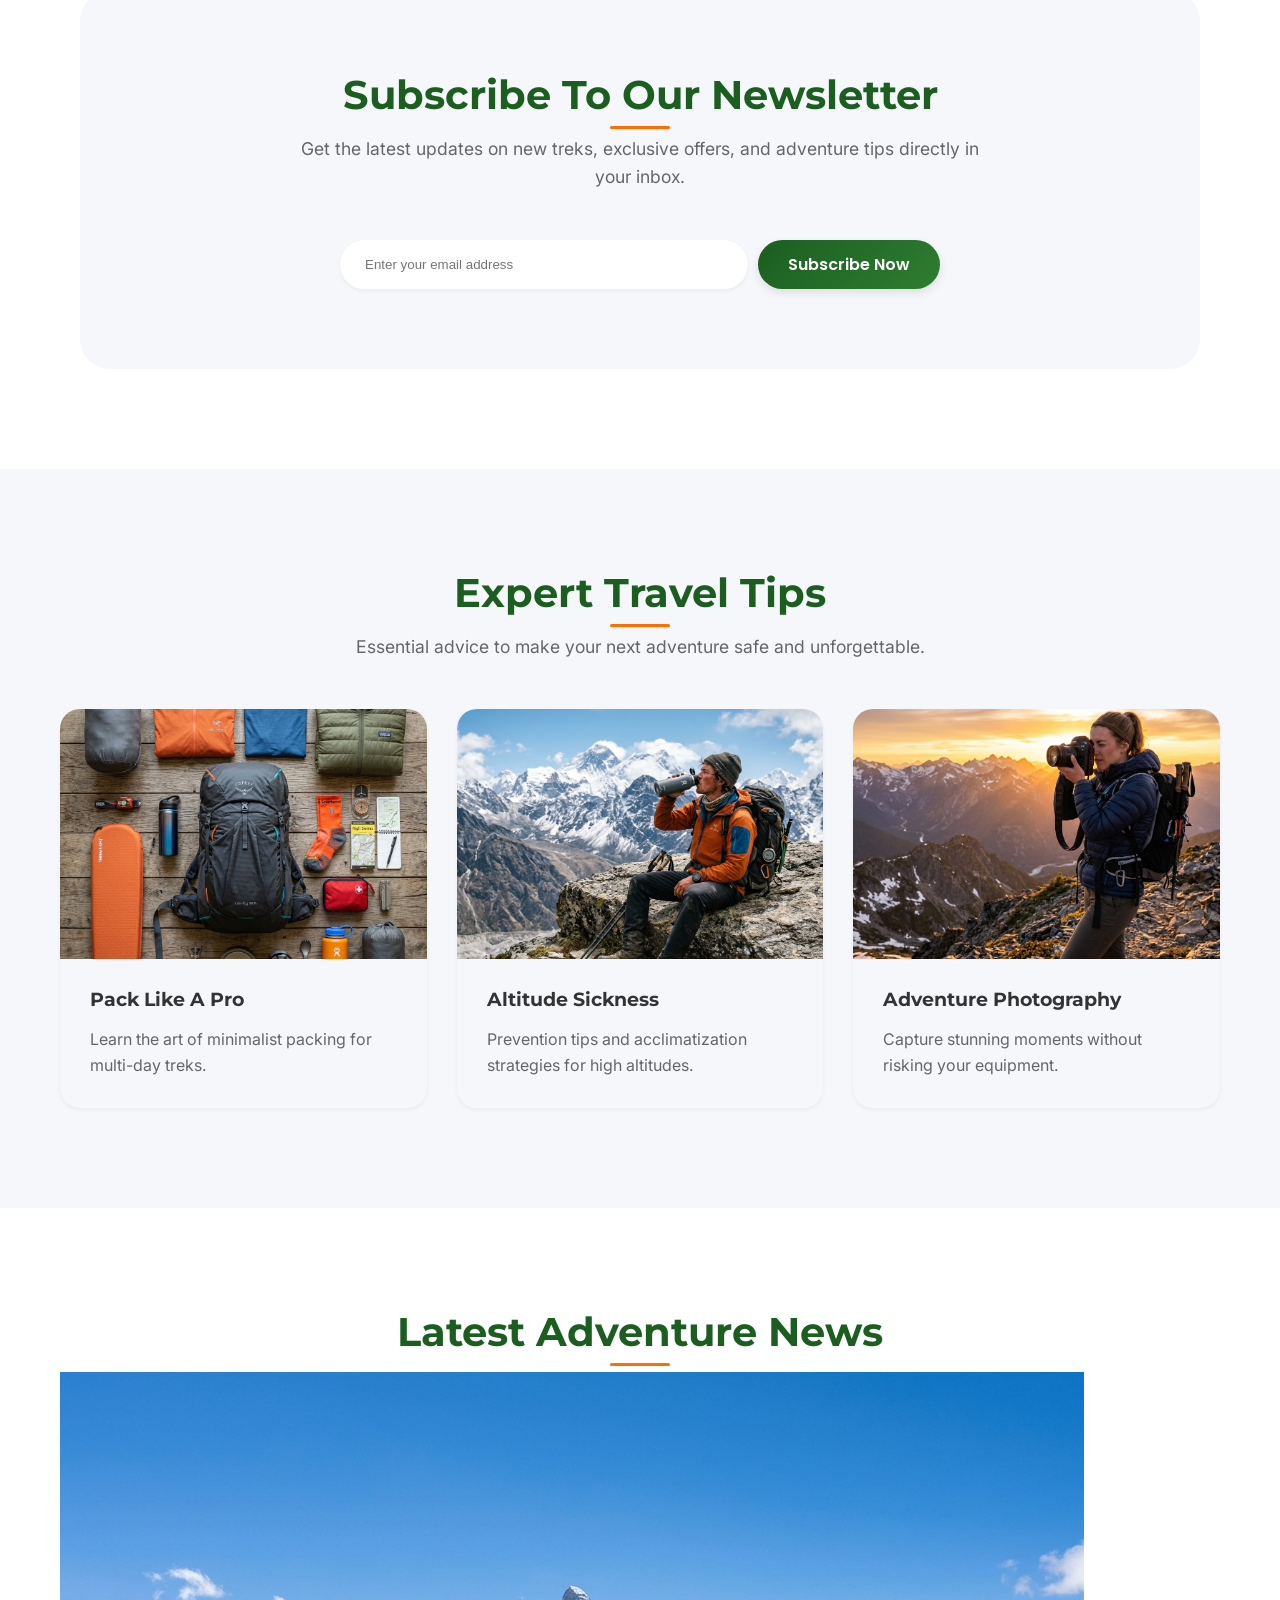
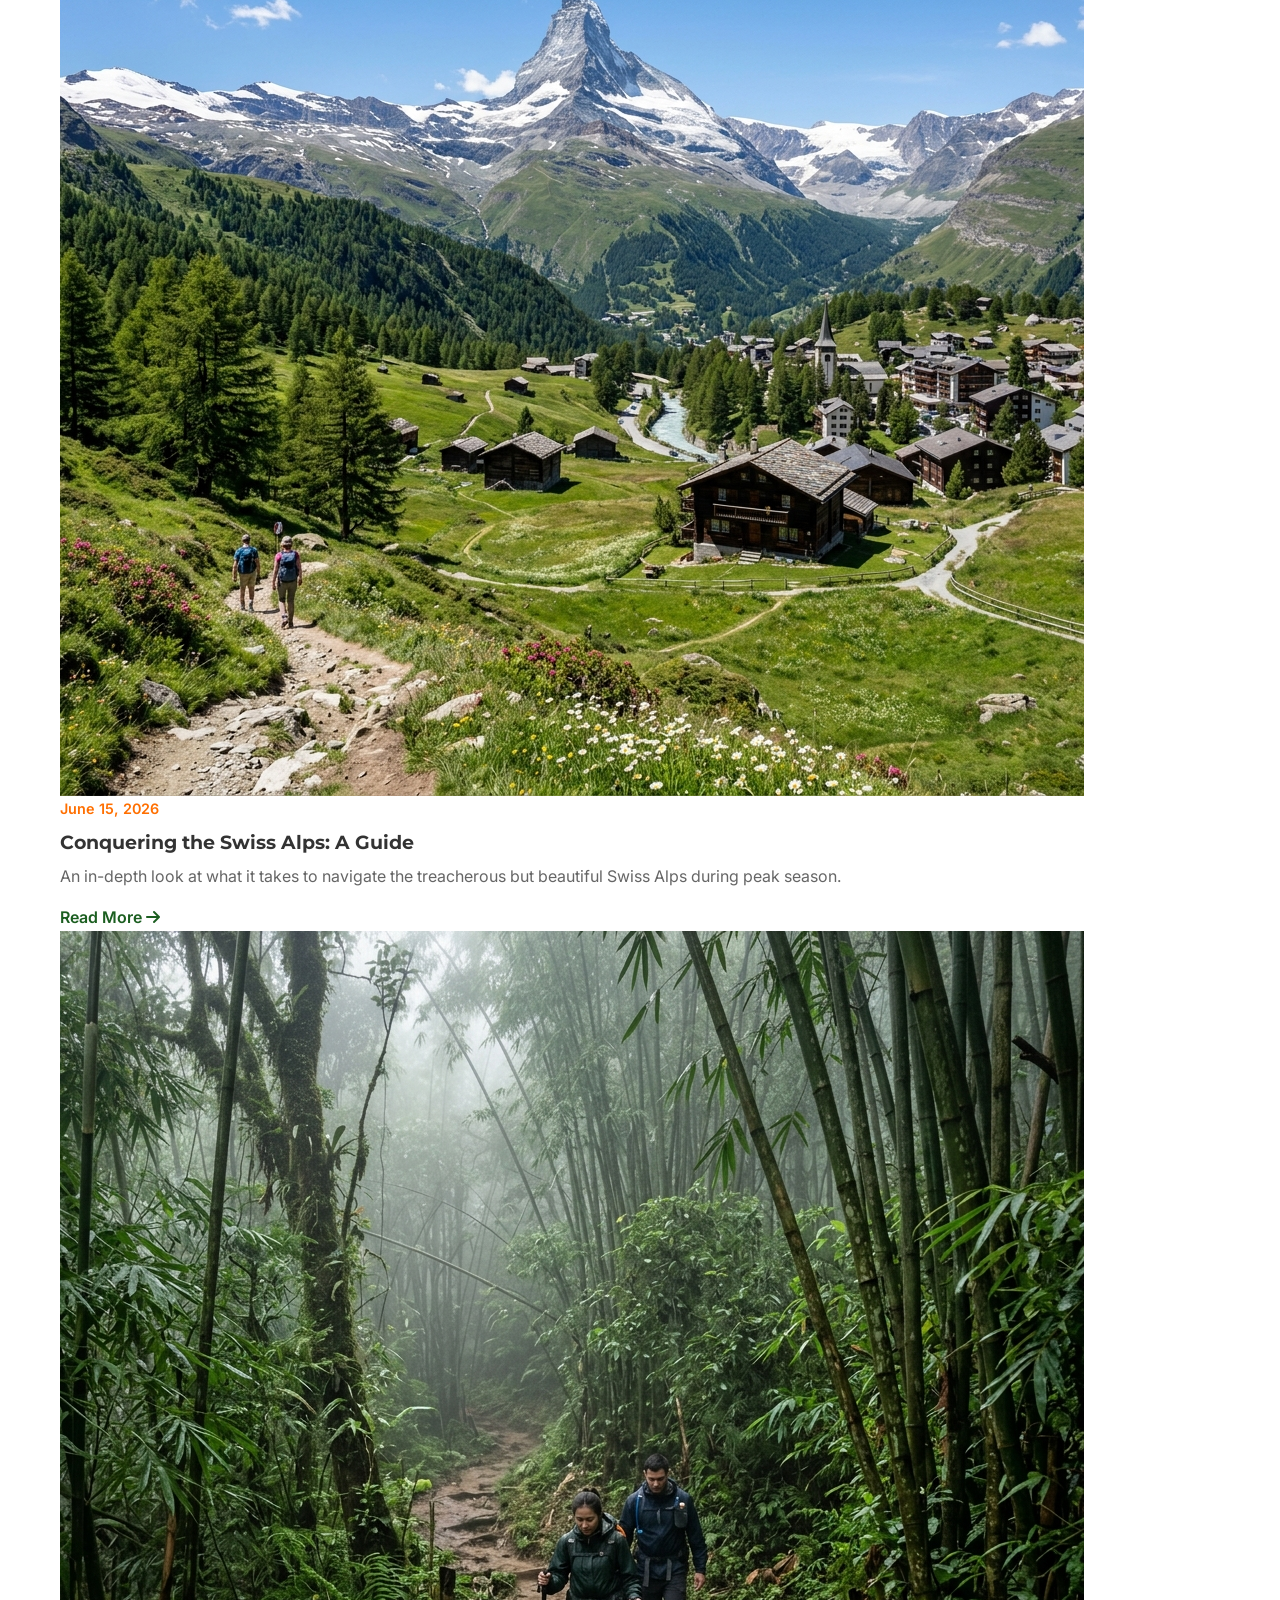
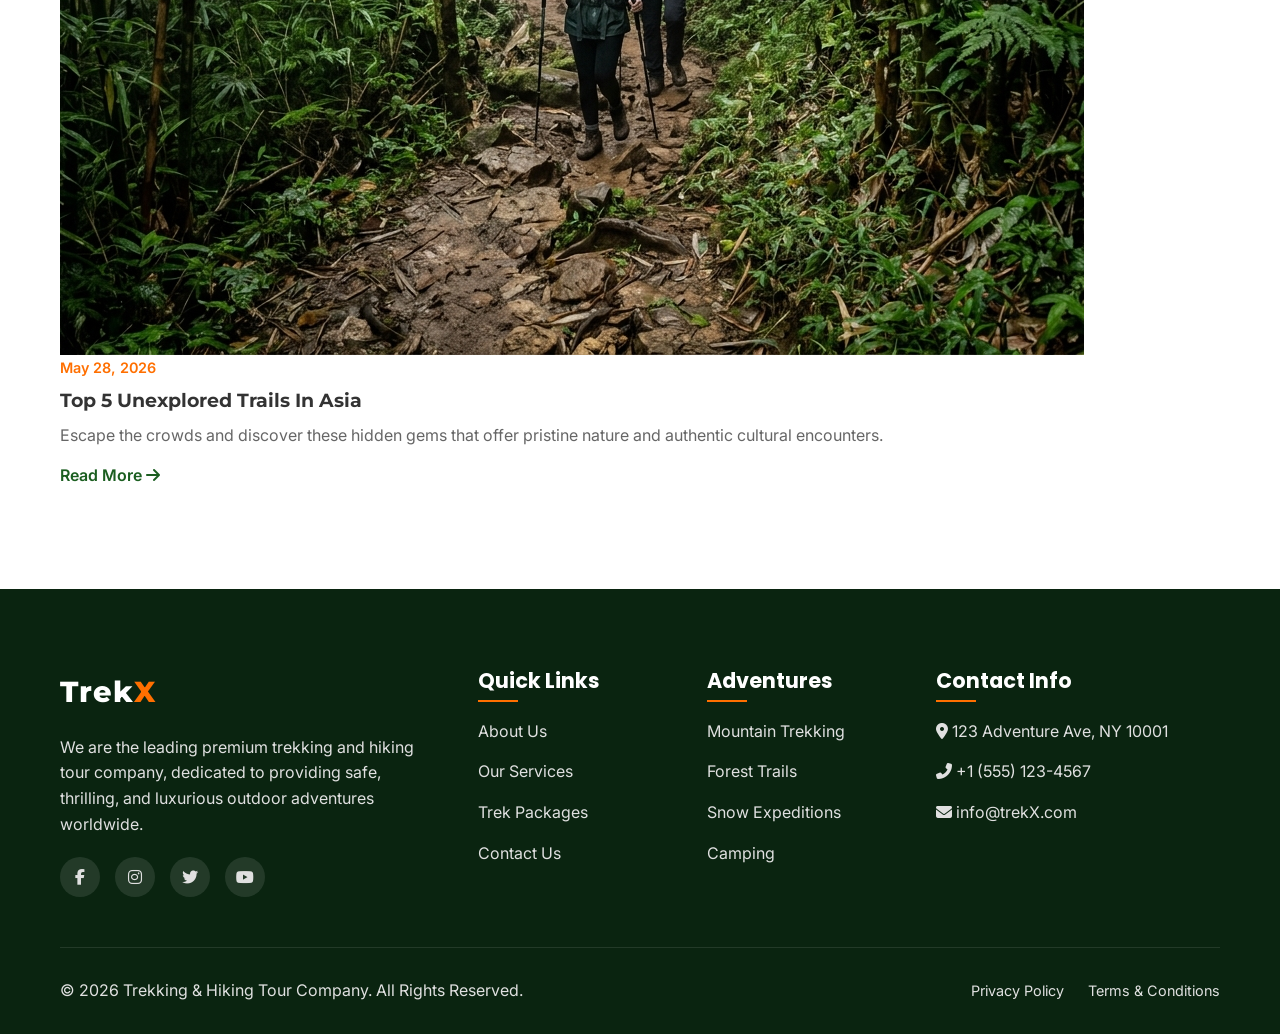
==== commit 635fcfa4: "commit" ====
--- a/index.html
+++ b/index.html
@@ -1,596 +1,608 @@
-<!DOCTYPE html>
-<html lang="en">
-<head>
-  <meta charset="UTF-8">
-  <meta name="viewport" content="width=device-width, initial-scale=1.0">
-  <meta name="description" content="Premium Trekking & Hiking Tour Company offering mountain expeditions, camping, and adventure trails.">
-  <title>Home | Trekking & Hiking Tour Company</title>
-  <link rel="icon" type="image/svg+xml" href="images/favicon.svg">
-  
-  <!-- CSS -->
-  <link rel="stylesheet" href="css/style.css">
-  <link rel="stylesheet" href="css/responsive.css">
-  
-  <!-- FontAwesome -->
-  <link rel="stylesheet" href="https://cdnjs.cloudflare.com/ajax/libs/font-awesome/6.4.0/css/all.min.css">
-  
-  <style>
-    /* Page Specific Styles */
-    .hero {
-      height: 100vh;
-      background: linear-gradient(rgba(0, 0, 0, 0.4), rgba(0, 0, 0, 0.4)), url('images/hero/hero-1.png') no-repeat center center/cover;
-      display: flex;
-      align-items: center;
-      position: relative;
-      overflow: hidden;
-    }
-    
-    .hero-content {
-      color: #FFF;
-      max-width: 800px;
-      position: relative;
-      z-index: 2;
-    }
-    
-    .hero-title {
-      font-size: 4rem;
-      font-weight: 800;
-      margin-bottom: 20px;
-      line-height: 1.1;
-      text-transform: uppercase;
-      letter-spacing: 2px;
-    }
-    
-    .hero-subtitle {
-      font-size: 1.2rem;
-      margin-bottom: 40px;
-      font-weight: 300;
-    }
-    
-    .hero-btns {
-      display: flex;
-      gap: 20px;
-    }
-    
-    .floating-stats {
-      position: absolute;
-      right: 5%;
-      bottom: 10%;
-      display: flex;
-      flex-direction: column;
-      gap: 20px;
-    }
-    
-    .stat-card {
-      padding: 20px;
-      border-radius: 15px;
-      text-align: center;
-      min-width: 150px;
-      animation: float 6s ease-in-out infinite;
-    }
-    
-    .stat-card:nth-child(2) {
-      animation-delay: 2s;
-    }
-    
-    .stat-card h3 {
-      font-size: 2rem;
-      color: var(--accent-color);
-      margin-bottom: 5px;
-    }
-    
-    .stat-card p {
-      font-size: 0.9rem;
-      font-weight: 500;
-      color: #FFFFFF;
-    }
-    
-    .hero .btn-secondary {
-      color: #FFFFFF;
-      border-color: rgba(255, 255, 255, 0.4);
-    }
-    
-    .hero .btn-secondary:hover {
-      background: #FFFFFF;
-      color: var(--primary-color);
-      border-color: #FFFFFF;
-    }
-    
-    .dark-mode .hero .btn-secondary:hover {
-      background: var(--accent-color);
-      color: #FFFFFF;
-      border-color: var(--accent-color);
-    }
-    
-    @keyframes float {
-      0% { transform: translateY(0px); }
-      50% { transform: translateY(-20px); }
-      100% { transform: translateY(0px); }
-    }
-    
-    /* Features */
-    .features-grid {
-      display: grid;
-      grid-template-columns: repeat(auto-fit, minmax(300px, 1fr));
-      gap: 30px;
-      margin-top: 50px;
-    }
-    
-    .feature-item {
-      padding: 40px 30px;
-      text-align: center;
-      border-radius: 20px;
-      background: var(--surface-color);
-      transition: all var(--transition-smooth);
-    }
-    
-    .dark-mode .feature-item {
-      background: #1a1a1a;
-    }
-    
-    .feature-item:hover {
-      transform: translateY(-10px);
-      box-shadow: var(--shadow-premium);
-      background: var(--primary-color);
-      color: #FFF;
-    }
-    
-    .feature-img-wrapper {
-      width: 100%;
-      height: 180px;
-      border-radius: 12px;
-      overflow: hidden;
-      margin-bottom: 20px;
-    }
-    
-    .feature-item img {
-      width: 100%;
-      height: 100%;
-      object-fit: cover;
-      transition: transform var(--transition-smooth);
-    }
-    
-    .feature-item:hover img {
-      transform: scale(1.05);
-    }
-    
-    /* Trek Cards */
-    .treks-grid {
-      display: grid;
-      grid-template-columns: repeat(auto-fit, minmax(350px, 1fr));
-      gap: 40px;
-    }
-    
-    .trek-meta {
-      display: flex;
-      justify-content: space-between;
-      margin-bottom: 15px;
-      color: var(--text-light);
-      font-size: 0.9rem;
-    }
-    
-    .trek-price {
-      font-size: 1.5rem;
-      color: var(--accent-color);
-      font-weight: 700;
-      margin: 15px 0;
-    }
-    
-    /* Stats Section */
-    .stats-section {
-      background: linear-gradient(rgba(27, 94, 32, 0.9), rgba(27, 94, 32, 0.9)), url('images/hero/hero-2.png') center/cover fixed;
-      color: #FFF;
-      text-align: center;
-    }
-    
-    .stats-grid {
-      display: grid;
-      grid-template-columns: repeat(auto-fit, minmax(200px, 1fr));
-      gap: 30px;
-    }
-    
-    .stat-item i {
-      font-size: 3rem;
-      color: var(--accent-color);
-      margin-bottom: 20px;
-    }
-    
-    .counter-num {
-      font-size: 3.5rem;
-      font-family: var(--font-secondary);
-      font-weight: 800;
-      margin-bottom: 10px;
-    }
-    
-    /* Testimonials */
-    .testimonial-card {
-      padding: 40px;
-      text-align: center;
-    }
-    
-    .testimonial-card img {
-      width: 80px;
-      height: 80px;
-      border-radius: 50%;
-      margin: 0 auto 20px;
-      border: 3px solid var(--accent-color);
-    }
-    
-    .rating {
-      color: #FFD700;
-      margin-bottom: 15px;
-    }
-    
-    /* Newsletter */
-    .newsletter-section {
-      background: var(--surface-color);
-      border-radius: 30px;
-      padding: 80px 40px;
-      margin: 100px 20px;
-      text-align: center;
-    }
-    
-    .newsletter-form {
-      max-width: 600px;
-      margin: 40px auto 0;
-      display: flex;
-      gap: 10px;
-    }
-    
-    .newsletter-form input {
-      flex: 1;
-      padding: 15px 25px;
-      border-radius: 30px;
-      border: none;
-      box-shadow: var(--shadow-sm);
-    }
-    
-    @media (max-width: 768px) {
-      .hero {
-        height: auto;
-        min-height: 100vh;
-        padding-top: 100px;
-        padding-bottom: 40px;
-      }
-      .hero-title { font-size: 2.5rem; }
-      .floating-stats { 
-        position: relative;
-        right: auto;
-        bottom: auto;
-        margin-top: 40px;
-        flex-direction: row;
-        justify-content: center;
-        flex-wrap: wrap;
-        gap: 15px;
-      }
-      .newsletter-form { flex-direction: column; }
-    }
-  </style>
-</head>
-<body>
-
-  <!-- Page Loader -->
-  <div class="loader-wrapper">
-    <div class="loader"></div>
-  </div>
-
-  <!-- Header -->
-  <header class="header">
-    <div class="container">
-      <a href="index.html" class="logo">Trek<span>X</span></a>
-      
-      <nav class="nav-menu">
-        <a href="index.html" class="nav-link active">Home</a>
-        <a href="home2.html" class="nav-link">Home 2</a>
-        <a href="about.html" class="nav-link">About Us</a>
-        <a href="services.html" class="nav-link">Services</a>
-        <a href="packages.html" class="nav-link">Packages</a>
-        <a href="gallery.html" class="nav-link">Gallery</a>
-        <a href="contact.html" class="nav-link">Contact</a>
-        <a href="signup.html" class="nav-link">Sign Up</a>
-      </nav>
-      
-      <div class="controls">
-        <button class="icon-btn" id="theme-toggle" title="Toggle Dark/Light Mode" aria-label="Toggle Dark/Light Mode"><i class="fas fa-moon"></i></button>
-        <button class="icon-btn" id="rtl-toggle" title="Toggle RTL" style="font-size: 0.9rem; font-weight: 700; font-family: var(--font-text);" aria-label="Toggle RTL Layout">RTL</button>
-        <button class="mobile-toggle" aria-label="Open Mobile Menu"><i class="fas fa-bars"></i></button>
-      </div>
-    </div>
-  </header>
-
-  <!-- Hero Section -->
-  <section class="hero parallax" data-speed="0.3">
-    <div class="container">
-      <div class="hero-content anim-fade-up">
-        <h1 class="hero-title">Discover The<br>World's Beauty</h1>
-        <p class="hero-subtitle">Experience the ultimate adventure with our premium trekking and hiking tours designed for explorers of all levels.</p>
-        <div class="hero-btns">
-          <a href="packages.html" class="btn btn-primary">Explore Treks</a>
-          <a href="about.html" class="btn btn-secondary glass-effect">Learn More</a>
-        </div>
-      </div>
-      
-      <div class="floating-stats">
-        <div class="stat-card glass-effect">
-          <h3>15k+</h3>
-          <p>Happy Hikers</p>
-        </div>
-        <div class="stat-card glass-effect">
-          <h3>120+</h3>
-          <p>Premium Trails</p>
-        </div>
-      </div>
-    </div>
-  </section>
-
-  <!-- Why Choose Us -->
-  <section class="section">
-    <div class="container">
-      <div class="text-center anim-fade-up">
-        <h2 class="section-title">Why Choose Us</h2>
-        <p class="section-subtitle">We provide world-class experiences with a focus on safety, professional guidance, and unforgettable moments.</p>
-      </div>
-      
-      <div class="features-grid">
-        <div class="feature-item anim-fade-up">
-          <div class="feature-img-wrapper">
-            <img src="images/features/expert-guides.png" alt="Expert Guides">
-          </div>
-          <h3>Expert Guides</h3>
-          <p>Our guides are certified professionals with years of experience traversing the toughest terrains.</p>
-        </div>
-        <div class="feature-item anim-fade-up" style="transition-delay: 0.2s">
-          <div class="feature-img-wrapper">
-            <img src="images/features/highest-safety.png" alt="Highest Safety">
-          </div>
-          <h3>Highest Safety</h3>
-          <p>We prioritize your safety with top-tier equipment and rigorous safety protocols on every trek.</p>
-        </div>
-        <div class="feature-item anim-fade-up" style="transition-delay: 0.4s">
-          <div class="feature-img-wrapper">
-            <img src="images/features/premium-gear.png" alt="Premium Gear">
-          </div>
-          <h3>Premium Gear</h3>
-          <p>Enjoy luxury camping and premium trekking gear included in all our signature adventure packages.</p>
-        </div>
-      </div>
-    </div>
-  </section>
-
-  <!-- Popular Treks -->
-  <section class="section" style="background-color: var(--surface-color);">
-    <div class="container">
-      <div class="text-center anim-fade-up">
-        <h2 class="section-title">Popular Treks</h2>
-        <p class="section-subtitle">Explore our most sought-after hiking destinations carefully curated for the ultimate adventure.</p>
-      </div>
-      
-      <div class="treks-grid">
-        <!-- Trek 1 -->
-        <div class="premium-card anim-zoom-in">
-          <div class="card-img-wrapper">
-            <img src="images/treks/everest.png" alt="Snow Mountain Trek">
-          </div>
-          <div class="card-content">
-            <div class="trek-meta">
-              <span><i class="far fa-clock"></i> 7 Days</span>
-              <span><i class="fas fa-signal"></i> Advanced</span>
-            </div>
-            <h3>Everest Base Camp</h3>
-            <p class="trek-price">$1,499</p>
-            <p style="color: var(--text-light); margin-bottom: 20px;">Experience the majesty of the Himalayas on this iconic trek.</p>
-            <a href="#" class="btn btn-secondary">View Details</a>
-          </div>
-        </div>
-        
-        <!-- Trek 2 -->
-        <div class="premium-card anim-zoom-in" style="transition-delay: 0.2s">
-          <div class="card-img-wrapper">
-            <img src="images/treks/amazon.png" alt="Forest Trail">
-          </div>
-          <div class="card-content">
-            <div class="trek-meta">
-              <span><i class="far fa-clock"></i> 3 Days</span>
-              <span><i class="fas fa-signal"></i> Beginner</span>
-            </div>
-            <h3>Amazon Rainforest Trail</h3>
-            <p class="trek-price">$599</p>
-            <p style="color: var(--text-light); margin-bottom: 20px;">Immerse yourself in lush greenery and exotic wildlife.</p>
-            <a href="#" class="btn btn-secondary">View Details</a>
-          </div>
-        </div>
-        
-        <!-- Trek 3 -->
-        <div class="premium-card anim-zoom-in" style="transition-delay: 0.4s">
-          <div class="card-img-wrapper">
-            <img src="images/treks/rocky.png" alt="Camping Trek">
-          </div>
-          <div class="card-content">
-            <div class="trek-meta">
-              <span><i class="far fa-clock"></i> 5 Days</span>
-              <span><i class="fas fa-signal"></i> Intermediate</span>
-            </div>
-            <h3>Rocky Mountain Camping</h3>
-            <p class="trek-price">$899</p>
-            <p style="color: var(--text-light); margin-bottom: 20px;">Stunning alpine lakes and nights under the starry sky.</p>
-            <a href="#" class="btn btn-secondary">View Details</a>
-          </div>
-        </div>
-      </div>
-      
-      <div class="text-center" style="margin-top: 50px;">
-        <a href="destinations.html" class="btn btn-primary anim-fade-up">View All Destinations</a>
-      </div>
-    </div>
-  </section>
-
-  <!-- Stats Section -->
-  <section class="section stats-section">
-    <div class="container">
-      <div class="stats-grid">
-        <div class="stat-item anim-fade-up">
-          <i class="fas fa-users"></i>
-          <div class="counter-num" data-target="15420">0</div>
-          <p>Happy Adventurers</p>
-        </div>
-        <div class="stat-item anim-fade-up" style="transition-delay: 0.2s">
-          <i class="fas fa-map-marked-alt"></i>
-          <div class="counter-num" data-target="128">0</div>
-          <p>Trails Explored</p>
-        </div>
-        <div class="stat-item anim-fade-up" style="transition-delay: 0.4s">
-          <i class="fas fa-award"></i>
-          <div class="counter-num" data-target="25">0</div>
-          <p>Years Experience</p>
-        </div>
-        <div class="stat-item anim-fade-up" style="transition-delay: 0.6s">
-          <i class="fas fa-user-tie"></i>
-          <div class="counter-num" data-target="45">0</div>
-          <p>Expert Guides</p>
-        </div>
-      </div>
-    </div>
-  </section>
-
-  <!-- Newsletter -->
-  <div class="container">
-    <section class="newsletter-section anim-fade-up">
-      <h2 class="section-title">Subscribe To Our Newsletter</h2>
-      <p class="section-subtitle">Get the latest updates on new treks, exclusive offers, and adventure tips directly in your inbox.</p>
-      
-      <form class="newsletter-form" aria-label="Newsletter Subscription Form">
-        <input type="email" placeholder="Enter your email address" aria-label="Email Address" required>
-        <button type="submit" class="btn btn-primary">Subscribe Now</button>
-      </form>
-    </section>
-  </div>
-
-  <!-- Travel Tips Section -->
-  <section class="section" style="background: var(--surface-color);">
-    <div class="container">
-      <div class="text-center anim-fade-up">
-        <h2 class="section-title">Expert Travel Tips</h2>
-        <p class="section-subtitle">Essential advice to make your next adventure safe and unforgettable.</p>
-      </div>
-      <div style="display: grid; grid-template-columns: repeat(auto-fit, minmax(280px, 1fr)); gap: 30px;">
-        <div class="premium-card anim-zoom-in">
-          <div class="card-img-wrapper">
-            <img src="images/tips/pack_like_a_pro.png" alt="Pack Like A Pro">
-          </div>
-          <div class="card-content">
-            <h3>Pack Like A Pro</h3>
-            <p style="color: var(--text-light);">Learn the art of minimalist packing for multi-day treks.</p>
-          </div>
-        </div>
-        <div class="premium-card anim-zoom-in" style="transition-delay: 0.2s;">
-          <div class="card-img-wrapper">
-            <img src="images/tips/altitude_sickness.png" alt="Altitude Sickness">
-          </div>
-          <div class="card-content">
-            <h3>Altitude Sickness</h3>
-            <p style="color: var(--text-light);">Prevention tips and acclimatization strategies for high altitudes.</p>
-          </div>
-        </div>
-        <div class="premium-card anim-zoom-in" style="transition-delay: 0.4s;">
-          <div class="card-img-wrapper">
-            <img src="images/tips/adventure_photography.png" alt="Adventure Photography">
-          </div>
-          <div class="card-content">
-            <h3>Adventure Photography</h3>
-            <p style="color: var(--text-light);">Capture stunning moments without risking your equipment.</p>
-          </div>
-        </div>
-      </div>
-    </div>
-  </section>
-
-  <!-- Latest Blog Section -->
-  <section class="section">
-    <div class="container">
-      <div class="text-center anim-fade-up">
-        <h2 class="section-title">Latest Adventure News</h2>
-      </div>
-      <div style="display: grid; grid-template-columns: repeat(auto-fit, minmax(300px, 1fr)); gap: 30px; margin-top: 40px;">
-        <div class="anim-fade-right">
-          <img src="images/blog/swiss_alps.png" alt="Blog post thumbnail" style="border-radius: 20px; margin-bottom: 20px; box-shadow: var(--shadow-sm);">
-          <span style="color: var(--accent-color); font-weight: 600; font-size: 0.9rem;">June 15, 2026</span>
-          <h3 style="margin: 10px 0;">Conquering the Swiss Alps: A Guide</h3>
-          <p style="color: var(--text-light); margin-bottom: 15px;">An in-depth look at what it takes to navigate the treacherous but beautiful Swiss Alps during peak season.</p>
-          <a href="#" style="color: var(--primary-color); font-weight: 600;">Read More <i class="fas fa-arrow-right"></i></a>
-        </div>
-        <div class="anim-fade-left">
-          <img src="images/blog/asia_trails.png" alt="Blog post thumbnail" style="border-radius: 20px; margin-bottom: 20px; box-shadow: var(--shadow-sm);">
-          <span style="color: var(--accent-color); font-weight: 600; font-size: 0.9rem;">May 28, 2026</span>
-          <h3 style="margin: 10px 0;">Top 5 Unexplored Trails In Asia</h3>
-          <p style="color: var(--text-light); margin-bottom: 15px;">Escape the crowds and discover these hidden gems that offer pristine nature and authentic cultural encounters.</p>
-          <a href="#" style="color: var(--primary-color); font-weight: 600;">Read More <i class="fas fa-arrow-right"></i></a>
-        </div>
-      </div>
-    </div>
-  </section>
-
-  <!-- Footer -->
-  <footer class="footer">
-    <div class="container">
-      <div class="footer-grid">
-        <div class="footer-col">
-          <a href="index.html" class="logo" style="margin-bottom: 20px; display: block;">Trek<span>X</span></a>
-          <p>We are the leading premium trekking and hiking tour company, dedicated to providing safe, thrilling, and luxurious outdoor adventures worldwide.</p>
-          <div class="social-links">
-            <a href="#"><i class="fab fa-facebook-f"></i></a>
-            <a href="#"><i class="fab fa-instagram"></i></a>
-            <a href="#"><i class="fab fa-twitter"></i></a>
-            <a href="#"><i class="fab fa-youtube"></i></a>
-          </div>
-        </div>
-        
-        <div class="footer-col">
-          <h4>Quick Links</h4>
-          <ul class="footer-links">
-            <li><a href="about.html">About Us</a></li>
-            <li><a href="services.html">Our Services</a></li>
-            <li><a href="packages.html">Trek Packages</a></li>
-            <li><a href="contact.html">Contact Us</a></li>
-          </ul>
-        </div>
-        
-        <div class="footer-col">
-          <h4>Adventures</h4>
-          <ul class="footer-links">
-            <li><a href="#">Mountain Trekking</a></li>
-            <li><a href="#">Forest Trails</a></li>
-            <li><a href="#">Snow Expeditions</a></li>
-            <li><a href="#">Camping</a></li>
-          </ul>
-        </div>
-        
-        <div class="footer-col">
-          <h4>Contact Info</h4>
-          <ul class="footer-links">
-            <li><i class="fas fa-map-marker-alt"></i> 123 Adventure Ave, NY 10001</li>
-            <li><i class="fas fa-phone-alt"></i> +1 (555) 123-4567</li>
-            <li><i class="fas fa-envelope"></i> info@trekX.com</li>
-          </ul>
-        </div>
-      </div>
-      
-      <div class="bottom-footer">
-        <p>&copy; 2026 Trekking & Hiking Tour Company. All Rights Reserved.</p>
-        <div class="bottom-links">
-          <a href="#">Privacy Policy</a>
-          <a href="#">Terms & Conditions</a>
-        </div>
-      </div>
-    </div>
-  </footer>
-
-  <!-- Back To Top -->
-  <button id="back-to-top" class="back-to-top" title="Go to top">
-    <i class="fas fa-chevron-up"></i>
-  </button>
-
-  <!-- JS -->
-  <script src="js/main.js"></script>
-  <script src="js/animations.js"></script>
-</body>
-</html>
+<!DOCTYPE html>
+<html lang="en">
+<head>
+  <meta charset="UTF-8">
+  <meta name="viewport" content="width=device-width, initial-scale=1.0">
+  <meta name="description" content="Premium Trekking & Hiking Tour Company offering mountain expeditions, camping, and adventure trails.">
+  <title>Home | Trekking & Hiking Tour Company</title>
+  <link rel="icon" type="image/svg+xml" href="images/favicon.svg">
+  
+  <!-- CSS -->
+  <link rel="stylesheet" href="css/style.css">
+  <link rel="stylesheet" href="css/responsive.css">
+  
+  <!-- FontAwesome -->
+  <link rel="stylesheet" href="https://cdnjs.cloudflare.com/ajax/libs/font-awesome/6.4.0/css/all.min.css">
+  
+  <style>
+    /* Page Specific Styles */
+    .hero {
+      height: 100vh;
+      background: linear-gradient(rgba(0, 0, 0, 0.4), rgba(0, 0, 0, 0.4)), url('images/hero/hero-1.png') no-repeat center center/cover;
+      display: flex;
+      align-items: center;
+      position: relative;
+      overflow: hidden;
+    }
+    
+    .hero-content {
+      color: #FFF;
+      max-width: 800px;
+      position: relative;
+      z-index: 2;
+    }
+    
+    .hero-title {
+      font-size: 4rem;
+      font-weight: 800;
+      margin-bottom: 20px;
+      line-height: 1.1;
+      text-transform: uppercase;
+      letter-spacing: 2px;
+    }
+    
+    .hero-subtitle {
+      font-size: 1.2rem;
+      margin-bottom: 40px;
+      font-weight: 300;
+    }
+    
+    .hero-btns {
+      display: flex;
+      gap: 20px;
+    }
+    
+    .floating-stats {
+      position: absolute;
+      right: 5%;
+      bottom: 10%;
+      display: flex;
+      flex-direction: column;
+      gap: 20px;
+    }
+    
+    .stat-card {
+      padding: 20px;
+      border-radius: 15px;
+      text-align: center;
+      min-width: 150px;
+      animation: float 6s ease-in-out infinite;
+    }
+    
+    .stat-card:nth-child(2) {
+      animation-delay: 2s;
+    }
+    
+    .stat-card h3 {
+      font-size: 2rem;
+      color: var(--accent-color);
+      margin-bottom: 5px;
+    }
+    
+    .stat-card p {
+      font-size: 0.9rem;
+      font-weight: 500;
+      color: #FFFFFF;
+    }
+    
+    .hero .btn-secondary {
+      color: #FFFFFF;
+      border-color: rgba(255, 255, 255, 0.4);
+    }
+    
+    .hero .btn-secondary:hover {
+      background: #FFFFFF;
+      color: var(--primary-color);
+      border-color: #FFFFFF;
+    }
+    
+    .dark-mode .hero .btn-secondary:hover {
+      background: var(--accent-color);
+      color: #FFFFFF;
+      border-color: var(--accent-color);
+    }
+    
+    @keyframes float {
+      0% { transform: translateY(0px); }
+      50% { transform: translateY(-20px); }
+      100% { transform: translateY(0px); }
+    }
+    
+    /* Features */
+    .features-grid {
+      display: grid;
+      grid-template-columns: repeat(auto-fit, minmax(300px, 1fr));
+      gap: 30px;
+      margin-top: 50px;
+    }
+    
+    .feature-item {
+      padding: 40px 30px;
+      text-align: center;
+      border-radius: 20px;
+      background: var(--surface-color);
+      transition: all var(--transition-smooth);
+    }
+    
+    .dark-mode .feature-item {
+      background: #1a1a1a;
+    }
+    
+    .feature-item:hover {
+      transform: translateY(-10px);
+      box-shadow: var(--shadow-premium);
+      background: var(--primary-color);
+      color: #FFF;
+    }
+    
+    .feature-img-wrapper {
+      width: 100%;
+      height: 180px;
+      border-radius: 12px;
+      overflow: hidden;
+      margin-bottom: 20px;
+    }
+    
+    .feature-item img {
+      width: 100%;
+      height: 100%;
+      object-fit: cover;
+      transition: transform var(--transition-smooth);
+    }
+    
+    .feature-item:hover img {
+      transform: scale(1.05);
+    }
+    
+    /* Trek Cards */
+    .treks-grid {
+      display: grid;
+      grid-template-columns: repeat(auto-fit, minmax(350px, 1fr));
+      gap: 40px;
+    }
+    
+    .trek-meta {
+      display: flex;
+      justify-content: space-between;
+      margin-bottom: 15px;
+      color: var(--text-light);
+      font-size: 0.9rem;
+    }
+    
+    .trek-price {
+      font-size: 1.5rem;
+      color: var(--accent-color);
+      font-weight: 700;
+      margin: 15px 0;
+    }
+    
+    /* Stats Section */
+    .stats-section {
+      background: linear-gradient(rgba(27, 94, 32, 0.9), rgba(27, 94, 32, 0.9)), url('images/hero/hero-2.png') center/cover fixed;
+      color: #FFF;
+      text-align: center;
+    }
+    
+    .stats-grid {
+      display: grid;
+      grid-template-columns: repeat(auto-fit, minmax(200px, 1fr));
+      gap: 30px;
+    }
+    
+    .stat-item i {
+      font-size: 3rem;
+      color: var(--accent-color);
+      margin-bottom: 20px;
+    }
+    
+    .counter-num {
+      font-size: 3.5rem;
+      font-family: var(--font-secondary);
+      font-weight: 800;
+      margin-bottom: 10px;
+    }
+    
+    /* Testimonials */
+    .testimonial-card {
+      padding: 40px;
+      text-align: center;
+    }
+    
+    .testimonial-card img {
+      width: 80px;
+      height: 80px;
+      border-radius: 50%;
+      margin: 0 auto 20px;
+      border: 3px solid var(--accent-color);
+    }
+    
+    .rating {
+      color: #FFD700;
+      margin-bottom: 15px;
+    }
+    
+    /* Newsletter */
+    .newsletter-section {
+      background: var(--surface-color);
+      border-radius: 30px;
+      padding: 80px 40px;
+      margin: 100px 20px;
+      text-align: center;
+    }
+    
+    .newsletter-form {
+      max-width: 600px;
+      margin: 40px auto 0;
+      display: flex;
+      gap: 10px;
+    }
+    
+    .newsletter-form input {
+      flex: 1;
+      padding: 15px 25px;
+      border-radius: 30px;
+      border: none;
+      box-shadow: var(--shadow-sm);
+    }
+    
+    @media screen and (max-width: 992px) {
+      .treks-grid {
+        grid-template-columns: repeat(auto-fit, minmax(280px, 1fr));
+        gap: 30px;
+      }
+    }
+    
+    @media (max-width: 768px) {
+      .hero {
+        height: auto;
+        min-height: 100vh;
+        padding-top: 100px;
+        padding-bottom: 40px;
+      }
+      .hero-title { font-size: 2.5rem; }
+      .floating-stats { 
+        position: relative;
+        right: auto;
+        bottom: auto;
+        margin-top: 40px;
+        flex-direction: row;
+        justify-content: center;
+        flex-wrap: wrap;
+        gap: 15px;
+      }
+      .newsletter-form { flex-direction: column; }
+    }
+  </style>
+</head>
+<body>
+
+  <!-- Page Loader -->
+  <div class="loader-wrapper">
+    <div class="loader"></div>
+  </div>
+
+  <!-- Header -->
+  <header class="header">
+    <div class="container">
+      <a href="index.html" class="logo">Trek<span>X</span></a>
+      
+      <nav class="nav-menu">
+        <a href="index.html" class="nav-link active">Home</a>
+        <a href="home2.html" class="nav-link">Home 2</a>
+        <a href="about.html" class="nav-link">About Us</a>
+        <a href="services.html" class="nav-link">Services</a>
+        <a href="packages.html" class="nav-link">Packages</a>
+        <a href="gallery.html" class="nav-link">Gallery</a>
+        <a href="contact.html" class="nav-link">Contact</a>
+        <a href="signup.html" class="nav-link">Sign Up</a>
+        <a href="login.html" class="nav-link">Log In</a>
+        <div class="mobile-nav-controls">
+          <button class="icon-btn theme-toggle-btn" title="Toggle Dark/Light Mode" aria-label="Toggle Dark/Light Mode"><i class="fas fa-moon"></i></button>
+          <button class="icon-btn rtl-toggle-btn" title="Toggle RTL" style="font-size: 0.9rem; font-weight: 700; font-family: var(--font-text);" aria-label="Toggle RTL Layout">RTL</button>
+        </div>
+      </nav>
+      
+      <div class="controls">
+        <button class="icon-btn theme-toggle-btn" id="theme-toggle" title="Toggle Dark/Light Mode" aria-label="Toggle Dark/Light Mode"><i class="fas fa-moon"></i></button>
+        <button class="icon-btn rtl-toggle-btn" id="rtl-toggle" title="Toggle RTL" style="font-size: 0.9rem; font-weight: 700; font-family: var(--font-text);" aria-label="Toggle RTL Layout">RTL</button>
+        <button class="mobile-toggle" aria-label="Open Mobile Menu"><i class="fas fa-bars"></i></button>
+      </div>
+    </div>
+  </header>
+
+  <!-- Hero Section -->
+  <section class="hero parallax" data-speed="0.3">
+    <div class="container">
+      <div class="hero-content anim-fade-up">
+        <h1 class="hero-title">Discover The<br>World's Beauty</h1>
+        <p class="hero-subtitle">Experience the ultimate adventure with our premium trekking and hiking tours designed for explorers of all levels.</p>
+        <div class="hero-btns">
+          <a href="packages.html" class="btn btn-primary">Explore Treks</a>
+          <a href="about.html" class="btn btn-secondary glass-effect">Learn More</a>
+        </div>
+      </div>
+      
+      <div class="floating-stats">
+        <div class="stat-card glass-effect">
+          <h3>15k+</h3>
+          <p>Happy Hikers</p>
+        </div>
+        <div class="stat-card glass-effect">
+          <h3>120+</h3>
+          <p>Premium Trails</p>
+        </div>
+      </div>
+    </div>
+  </section>
+
+  <!-- Why Choose Us -->
+  <section class="section">
+    <div class="container">
+      <div class="text-center anim-fade-up">
+        <h2 class="section-title">Why Choose Us</h2>
+        <p class="section-subtitle">We provide world-class experiences with a focus on safety, professional guidance, and unforgettable moments.</p>
+      </div>
+      
+      <div class="features-grid">
+        <div class="feature-item anim-fade-up">
+          <div class="feature-img-wrapper">
+            <img src="images/features/expert-guides.png" alt="Expert Guides">
+          </div>
+          <h3>Expert Guides</h3>
+          <p>Our guides are certified professionals with years of experience traversing the toughest terrains.</p>
+        </div>
+        <div class="feature-item anim-fade-up" style="transition-delay: 0.2s">
+          <div class="feature-img-wrapper">
+            <img src="images/features/highest-safety.png" alt="Highest Safety">
+          </div>
+          <h3>Highest Safety</h3>
+          <p>We prioritize your safety with top-tier equipment and rigorous safety protocols on every trek.</p>
+        </div>
+        <div class="feature-item anim-fade-up" style="transition-delay: 0.4s">
+          <div class="feature-img-wrapper">
+            <img src="images/features/premium-gear.png" alt="Premium Gear">
+          </div>
+          <h3>Premium Gear</h3>
+          <p>Enjoy luxury camping and premium trekking gear included in all our signature adventure packages.</p>
+        </div>
+      </div>
+    </div>
+  </section>
+
+  <!-- Popular Treks -->
+  <section class="section" style="background-color: var(--surface-color);">
+    <div class="container">
+      <div class="text-center anim-fade-up">
+        <h2 class="section-title">Popular Treks</h2>
+        <p class="section-subtitle">Explore our most sought-after hiking destinations carefully curated for the ultimate adventure.</p>
+      </div>
+      
+      <div class="treks-grid">
+        <!-- Trek 1 -->
+        <div class="premium-card anim-zoom-in">
+          <div class="card-img-wrapper">
+            <img src="images/treks/everest.png" alt="Snow Mountain Trek">
+          </div>
+          <div class="card-content">
+            <div class="trek-meta">
+              <span><i class="far fa-clock"></i> 7 Days</span>
+              <span><i class="fas fa-signal"></i> Advanced</span>
+            </div>
+            <h3>Everest Base Camp</h3>
+            <p class="trek-price">$1,499</p>
+            <p style="color: var(--text-light); margin-bottom: 20px;">Experience the majesty of the Himalayas on this iconic trek.</p>
+            <a href="#" class="btn btn-secondary">View Details</a>
+          </div>
+        </div>
+        
+        <!-- Trek 2 -->
+        <div class="premium-card anim-zoom-in" style="transition-delay: 0.2s">
+          <div class="card-img-wrapper">
+            <img src="images/treks/amazon.png" alt="Forest Trail">
+          </div>
+          <div class="card-content">
+            <div class="trek-meta">
+              <span><i class="far fa-clock"></i> 3 Days</span>
+              <span><i class="fas fa-signal"></i> Beginner</span>
+            </div>
+            <h3>Amazon Rainforest Trail</h3>
+            <p class="trek-price">$599</p>
+            <p style="color: var(--text-light); margin-bottom: 20px;">Immerse yourself in lush greenery and exotic wildlife.</p>
+            <a href="#" class="btn btn-secondary">View Details</a>
+          </div>
+        </div>
+        
+        <!-- Trek 3 -->
+        <div class="premium-card anim-zoom-in" style="transition-delay: 0.4s">
+          <div class="card-img-wrapper">
+            <img src="images/treks/rocky.png" alt="Camping Trek">
+          </div>
+          <div class="card-content">
+            <div class="trek-meta">
+              <span><i class="far fa-clock"></i> 5 Days</span>
+              <span><i class="fas fa-signal"></i> Intermediate</span>
+            </div>
+            <h3>Rocky Mountain Camping</h3>
+            <p class="trek-price">$899</p>
+            <p style="color: var(--text-light); margin-bottom: 20px;">Stunning alpine lakes and nights under the starry sky.</p>
+            <a href="#" class="btn btn-secondary">View Details</a>
+          </div>
+        </div>
+      </div>
+      
+      <div class="text-center" style="margin-top: 50px;">
+        <a href="destinations.html" class="btn btn-primary anim-fade-up">View All Destinations</a>
+      </div>
+    </div>
+  </section>
+
+  <!-- Stats Section -->
+  <section class="section stats-section">
+    <div class="container">
+      <div class="stats-grid">
+        <div class="stat-item anim-fade-up">
+          <i class="fas fa-users"></i>
+          <div class="counter-num" data-target="15420">0</div>
+          <p>Happy Adventurers</p>
+        </div>
+        <div class="stat-item anim-fade-up" style="transition-delay: 0.2s">
+          <i class="fas fa-map-marked-alt"></i>
+          <div class="counter-num" data-target="128">0</div>
+          <p>Trails Explored</p>
+        </div>
+        <div class="stat-item anim-fade-up" style="transition-delay: 0.4s">
+          <i class="fas fa-award"></i>
+          <div class="counter-num" data-target="25">0</div>
+          <p>Years Experience</p>
+        </div>
+        <div class="stat-item anim-fade-up" style="transition-delay: 0.6s">
+          <i class="fas fa-user-tie"></i>
+          <div class="counter-num" data-target="45">0</div>
+          <p>Expert Guides</p>
+        </div>
+      </div>
+    </div>
+  </section>
+
+  <!-- Newsletter -->
+  <div class="container">
+    <section class="newsletter-section anim-fade-up">
+      <h2 class="section-title">Subscribe To Our Newsletter</h2>
+      <p class="section-subtitle">Get the latest updates on new treks, exclusive offers, and adventure tips directly in your inbox.</p>
+      
+      <form class="newsletter-form" aria-label="Newsletter Subscription Form">
+        <input type="email" placeholder="Enter your email address" aria-label="Email Address" required>
+        <button type="submit" class="btn btn-primary">Subscribe Now</button>
+      </form>
+    </section>
+  </div>
+
+  <!-- Travel Tips Section -->
+  <section class="section" style="background: var(--surface-color);">
+    <div class="container">
+      <div class="text-center anim-fade-up">
+        <h2 class="section-title">Expert Travel Tips</h2>
+        <p class="section-subtitle">Essential advice to make your next adventure safe and unforgettable.</p>
+      </div>
+      <div style="display: grid; grid-template-columns: repeat(auto-fit, minmax(280px, 1fr)); gap: 30px;">
+        <div class="premium-card anim-zoom-in">
+          <div class="card-img-wrapper">
+            <img src="images/tips/pack_like_a_pro.png" alt="Pack Like A Pro">
+          </div>
+          <div class="card-content">
+            <h3>Pack Like A Pro</h3>
+            <p style="color: var(--text-light);">Learn the art of minimalist packing for multi-day treks.</p>
+          </div>
+        </div>
+        <div class="premium-card anim-zoom-in" style="transition-delay: 0.2s;">
+          <div class="card-img-wrapper">
+            <img src="images/tips/altitude_sickness.png" alt="Altitude Sickness">
+          </div>
+          <div class="card-content">
+            <h3>Altitude Sickness</h3>
+            <p style="color: var(--text-light);">Prevention tips and acclimatization strategies for high altitudes.</p>
+          </div>
+        </div>
+        <div class="premium-card anim-zoom-in" style="transition-delay: 0.4s;">
+          <div class="card-img-wrapper">
+            <img src="images/tips/adventure_photography.png" alt="Adventure Photography">
+          </div>
+          <div class="card-content">
+            <h3>Adventure Photography</h3>
+            <p style="color: var(--text-light);">Capture stunning moments without risking your equipment.</p>
+          </div>
+        </div>
+      </div>
+    </div>
+  </section>
+
+  <!-- Latest Blog Section -->
+  <section class="section">
+    <div class="container">
+      <div class="text-center anim-fade-up">
+        <h2 class="section-title">Latest Adventure News</h2>
+      </div>
+      <div class="blog-grid">
+        <div class="blog-card anim-fade-right">
+          <img src="images/blog/swiss_alps.png" alt="Blog post thumbnail">
+          <span style="color: var(--accent-color); font-weight: 600; font-size: 0.9rem;">June 15, 2026</span>
+          <h3 style="margin: 10px 0;">Conquering the Swiss Alps: A Guide</h3>
+          <p style="color: var(--text-light); margin-bottom: 15px;">An in-depth look at what it takes to navigate the treacherous but beautiful Swiss Alps during peak season.</p>
+          <a href="#" style="color: var(--primary-color); font-weight: 600;">Read More <i class="fas fa-arrow-right"></i></a>
+        </div>
+        <div class="blog-card anim-fade-left">
+          <img src="images/blog/asia_trails.png" alt="Blog post thumbnail">
+          <span style="color: var(--accent-color); font-weight: 600; font-size: 0.9rem;">May 28, 2026</span>
+          <h3 style="margin: 10px 0;">Top 5 Unexplored Trails In Asia</h3>
+          <p style="color: var(--text-light); margin-bottom: 15px;">Escape the crowds and discover these hidden gems that offer pristine nature and authentic cultural encounters.</p>
+          <a href="#" style="color: var(--primary-color); font-weight: 600;">Read More <i class="fas fa-arrow-right"></i></a>
+        </div>
+      </div>
+    </div>
+  </section>
+
+  <!-- Footer -->
+  <footer class="footer">
+    <div class="container">
+      <div class="footer-grid">
+        <div class="footer-col">
+          <a href="index.html" class="logo" style="margin-bottom: 20px; display: block;">Trek<span>X</span></a>
+          <p>We are the leading premium trekking and hiking tour company, dedicated to providing safe, thrilling, and luxurious outdoor adventures worldwide.</p>
+          <div class="social-links">
+            <a href="#"><i class="fab fa-facebook-f"></i></a>
+            <a href="#"><i class="fab fa-instagram"></i></a>
+            <a href="#"><i class="fab fa-twitter"></i></a>
+            <a href="#"><i class="fab fa-youtube"></i></a>
+          </div>
+        </div>
+        
+        <div class="footer-col">
+          <h4>Quick Links</h4>
+          <ul class="footer-links">
+            <li><a href="about.html">About Us</a></li>
+            <li><a href="services.html">Our Services</a></li>
+            <li><a href="packages.html">Trek Packages</a></li>
+            <li><a href="contact.html">Contact Us</a></li>
+          </ul>
+        </div>
+        
+        <div class="footer-col">
+          <h4>Adventures</h4>
+          <ul class="footer-links">
+            <li><a href="#">Mountain Trekking</a></li>
+            <li><a href="#">Forest Trails</a></li>
+            <li><a href="#">Snow Expeditions</a></li>
+            <li><a href="#">Camping</a></li>
+          </ul>
+        </div>
+        
+        <div class="footer-col">
+          <h4>Contact Info</h4>
+          <ul class="footer-links">
+            <li><i class="fas fa-map-marker-alt"></i> 123 Adventure Ave, NY 10001</li>
+            <li><i class="fas fa-phone-alt"></i> +1 (555) 123-4567</li>
+            <li><i class="fas fa-envelope"></i> info@trekX.com</li>
+          </ul>
+        </div>
+      </div>
+      
+      <div class="bottom-footer">
+        <p>&copy; 2026 Trekking & Hiking Tour Company. All Rights Reserved.</p>
+        <div class="bottom-links">
+          <a href="#">Privacy Policy</a>
+          <a href="#">Terms & Conditions</a>
+        </div>
+      </div>
+    </div>
+  </footer>
+
+  <!-- Back To Top -->
+  <button id="back-to-top" class="back-to-top" title="Go to top">
+    <i class="fas fa-chevron-up"></i>
+  </button>
+
+  <!-- JS -->
+  <script src="js/main.js"></script>
+  <script src="js/animations.js"></script>
+</body>
+</html>
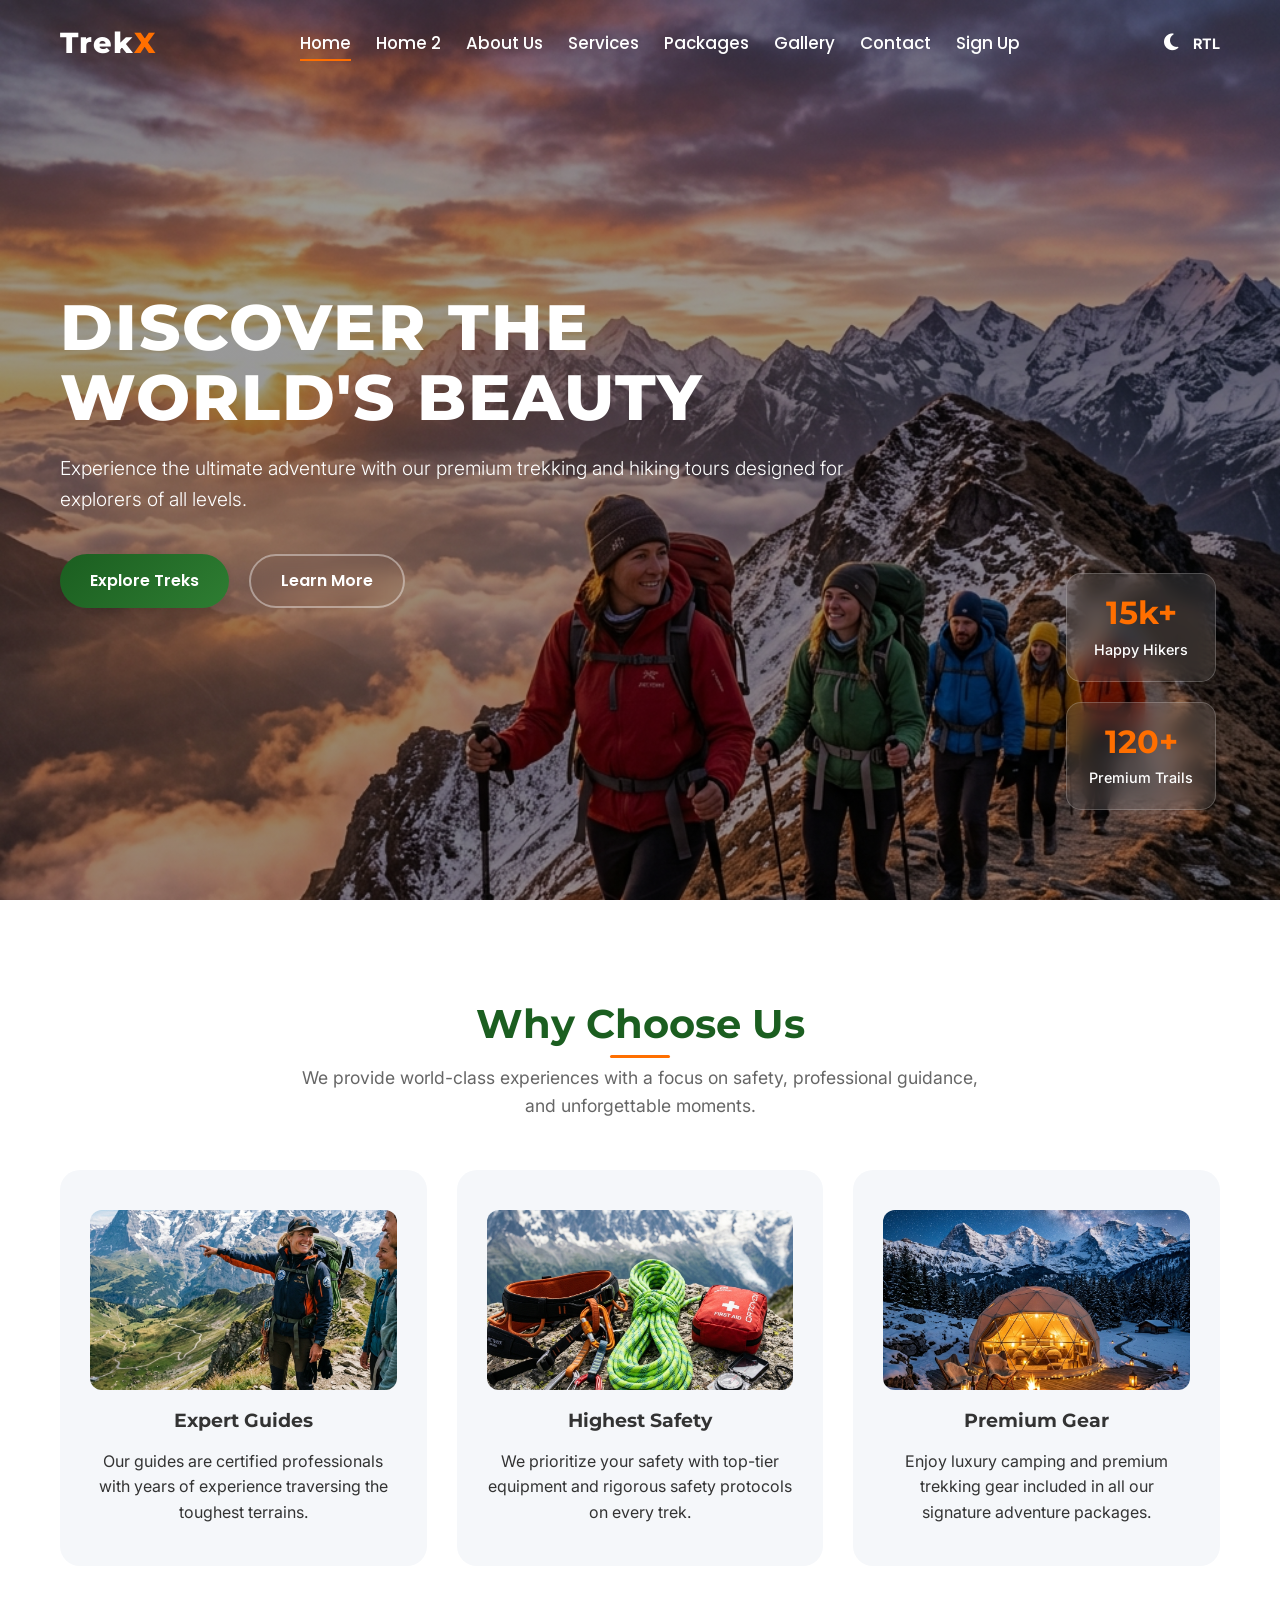
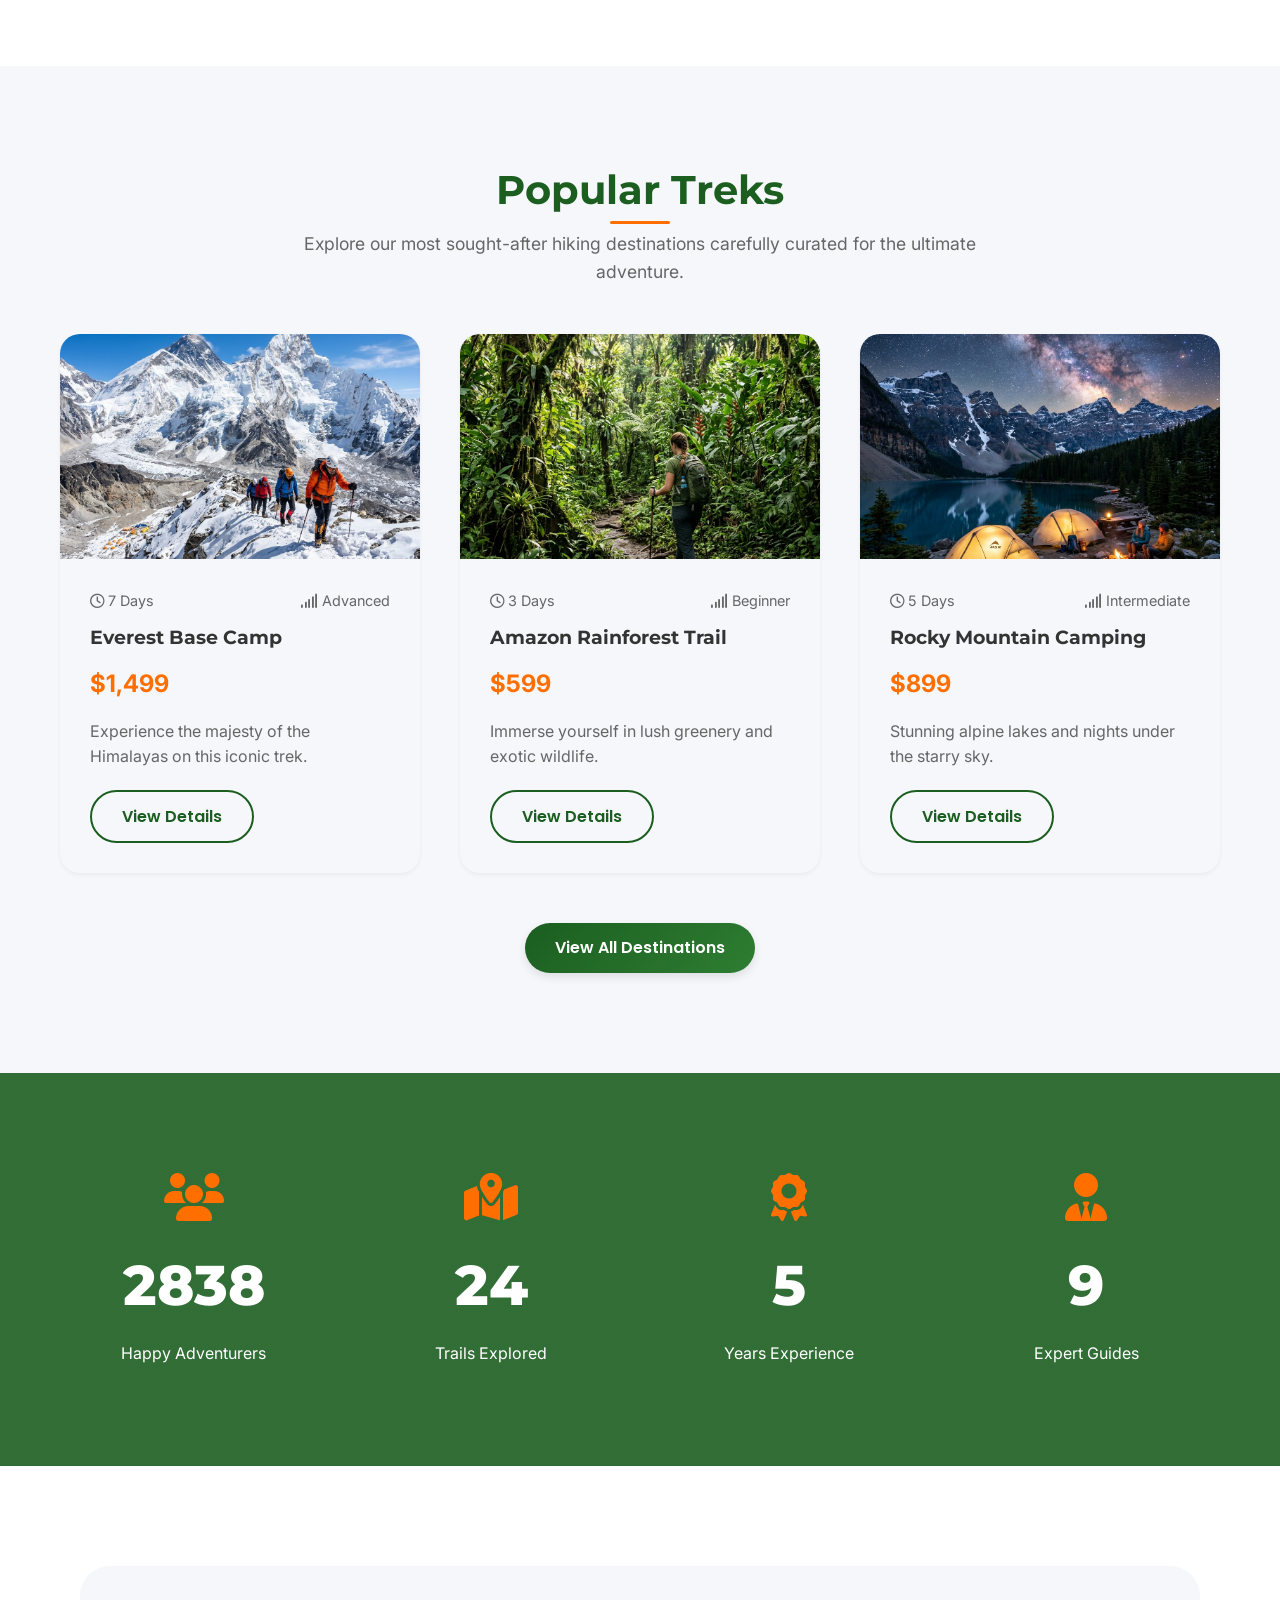
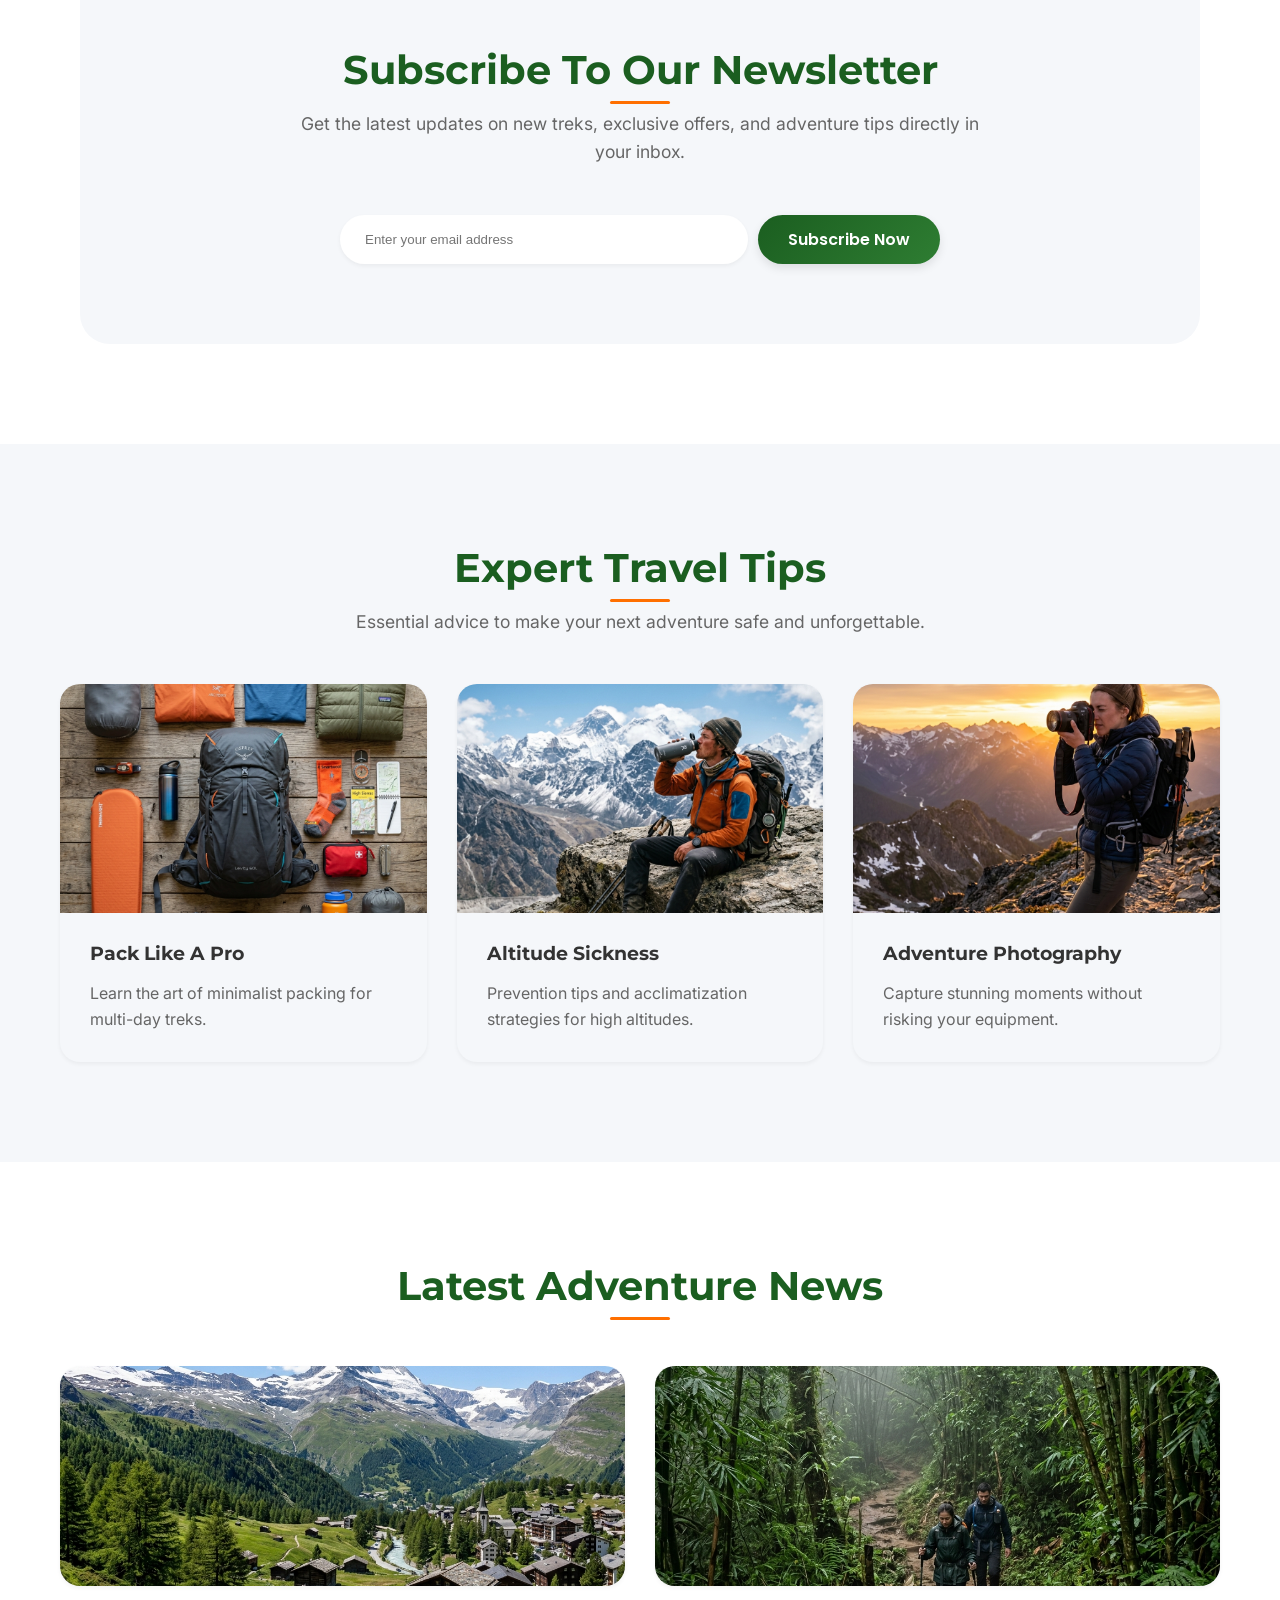
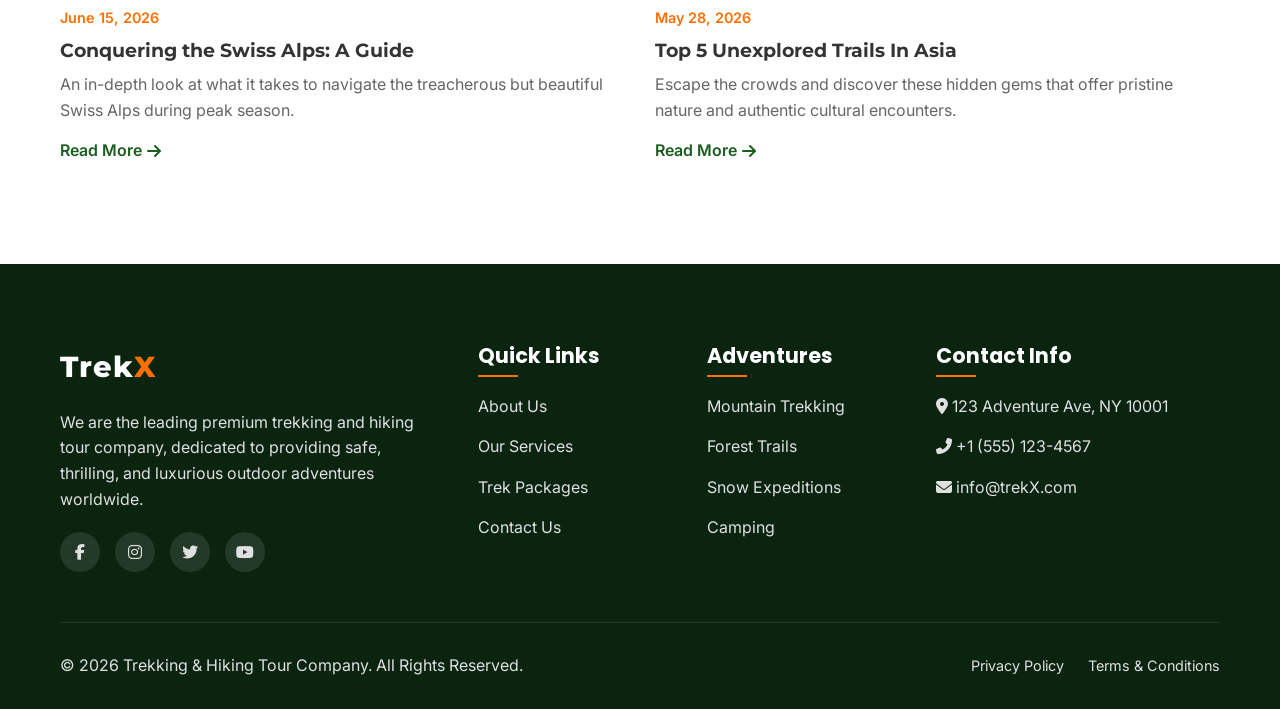
==== commit 109d3d08: "commit" ====
--- a/index.html
+++ b/index.html
@@ -295,7 +295,6 @@
         <a href="gallery.html" class="nav-link">Gallery</a>
         <a href="contact.html" class="nav-link">Contact</a>
         <a href="signup.html" class="nav-link">Sign Up</a>
-        <a href="login.html" class="nav-link">Log In</a>
         <div class="mobile-nav-controls">
           <button class="icon-btn theme-toggle-btn" title="Toggle Dark/Light Mode" aria-label="Toggle Dark/Light Mode"><i class="fas fa-moon"></i></button>
           <button class="icon-btn rtl-toggle-btn" title="Toggle RTL" style="font-size: 0.9rem; font-weight: 700; font-family: var(--font-text);" aria-label="Toggle RTL Layout">RTL</button>
--- a/css/style.css
+++ b/css/style.css
@@ -537,7 +537,8 @@
 .card-img-wrapper {
   overflow: hidden;
   position: relative;
-  height: 250px;
+  width: 100%;
+  aspect-ratio: 16 / 10;
 }
 
 .card-img-wrapper img {
@@ -582,3 +583,44 @@
   box-shadow: 0 0 0 3px rgba(255, 111, 0, 0.2);
 }
 
+/* Blog Layout & Card Alignment */
+.blog-grid {
+  display: grid;
+  grid-template-columns: repeat(auto-fit, minmax(300px, 1fr));
+  gap: 30px;
+  margin-top: 40px;
+}
+
+.blog-card {
+  display: flex;
+  flex-direction: column;
+  height: 100%;
+}
+
+.blog-card img {
+  width: 100%;
+  height: 220px;
+  object-fit: cover;
+  border-radius: 20px;
+  margin-bottom: 20px;
+  box-shadow: var(--shadow-sm);
+  transition: transform var(--transition-smooth), box-shadow var(--transition-smooth);
+}
+
+.blog-card:hover img {
+  transform: translateY(-5px);
+  box-shadow: var(--shadow-md);
+}
+
+.blog-card a {
+  margin-top: auto;
+  display: inline-flex;
+  align-items: center;
+  gap: 5px;
+}
+
+/* Navigation Controls for Mobile Side Menu */
+.mobile-nav-controls {
+  display: none;
+}
+
--- a/css/responsive.css
+++ b/css/responsive.css
@@ -25,7 +25,7 @@
     justify-content: center;
     align-items: flex-start;
     padding: 40px;
-    transition: left var(--transition-smooth);
+    transition: left var(--transition-smooth), right var(--transition-smooth);
     box-shadow: var(--shadow-lg);
     z-index: 1001;
   }
@@ -34,6 +34,7 @@
     left: auto;
     right: -100%;
     align-items: flex-end;
+    flex-direction: column;
   }
 
   .nav-menu.active {
@@ -41,6 +42,7 @@
   }
 
   [dir="rtl"] .nav-menu.active {
+    left: auto;
     right: 0;
   }
 
@@ -65,6 +67,39 @@
     line-height: 1.2;
     display: inline-block;
   }
+
+  .mobile-nav-controls {
+    display: flex;
+    align-items: center;
+    gap: 15px;
+    margin-top: 25px;
+    padding-top: 20px;
+    border-top: 1px solid var(--border-color);
+    width: 100%;
+  }
+
+  .mobile-nav-controls .icon-btn {
+    color: var(--text-color);
+    font-size: 1.2rem;
+    cursor: pointer;
+    background: none;
+    border: none;
+    transition: color var(--transition-fast), transform var(--transition-fast);
+  }
+
+  .mobile-nav-controls .icon-btn:hover {
+    color: var(--accent-color);
+    transform: scale(1.1);
+  }
+
+  [dir="rtl"] .mobile-nav-controls {
+    justify-content: flex-end;
+  }
+
+  .header .controls .theme-toggle-btn,
+  .header .controls .rtl-toggle-btn {
+    display: none !important;
+  }
 }
 
 /* Tablet (992px max) */
@@ -99,13 +134,18 @@
     text-align: center;
   }
 
-  div:has(> img[alt="Blog post thumbnail"]) {
-    text-align: left;
-  }
-
-  div:has(> img[alt="Blog post thumbnail"]) h3,
-  div:has(> img[alt="Blog post thumbnail"]) p {
-    text-align: left;
+  .blog-card {
+    text-align: start;
+  }
+
+  .blog-card h3,
+  .blog-card p,
+  .blog-card span {
+    text-align: start;
+  }
+
+  .blog-card a {
+    justify-content: flex-start;
   }
 
   .info-item {
@@ -132,12 +172,67 @@
   }
 }
 
+/* Responsive Service Text Alignments & Bullet List Alignment */
+@media screen and (max-width: 992px) {
+  .service-text ul {
+    display: inline-block;
+    text-align: start !important;
+    list-style-position: outside !important;
+    padding-left: 20px !important;
+    margin: 0 auto 20px auto !important;
+  }
+  [dir="rtl"] .service-text ul {
+    padding-left: 0 !important;
+    padding-right: 20px !important;
+  }
+}
+
+@media screen and (min-width: 650px) and (max-width: 992px) {
+  .service-text {
+    text-align: start !important;
+  }
+  .service-text h2,
+  .service-text .section-title,
+  .service-text p {
+    text-align: start !important;
+  }
+  .service-text .service-icon {
+    margin-left: 0 !important;
+    margin-right: auto !important;
+    text-align: start !important;
+  }
+  [dir="rtl"] .service-text .service-icon {
+    margin-left: auto !important;
+    margin-right: 0 !important;
+  }
+  .service-text .btn {
+    margin-left: 0 !important;
+    margin-right: auto !important;
+  }
+  [dir="rtl"] .service-text .btn {
+    margin-left: auto !important;
+    margin-right: 0 !important;
+  }
+}
+
 /* Tablet 2-column grid fix for 3rd card */
 @media screen and (min-width: 630px) and (max-width: 992px) {
-  .premium-card:last-child:nth-child(3) {
+  .premium-card:last-child:nth-child(3),
+  .pricing-card:last-child:nth-child(3) {
     grid-column: 1 / -1;
     justify-self: center;
     width: calc(50% - 15px);
+  }
+
+  .team-member:last-child:nth-child(3) {
+    grid-column: 1 / -1;
+    justify-self: center;
+  }
+
+  .package-section .treks-grid,
+  .pricing-grid {
+    grid-template-columns: repeat(2, 1fr) !important;
+    gap: 30px !important;
   }
 }
 
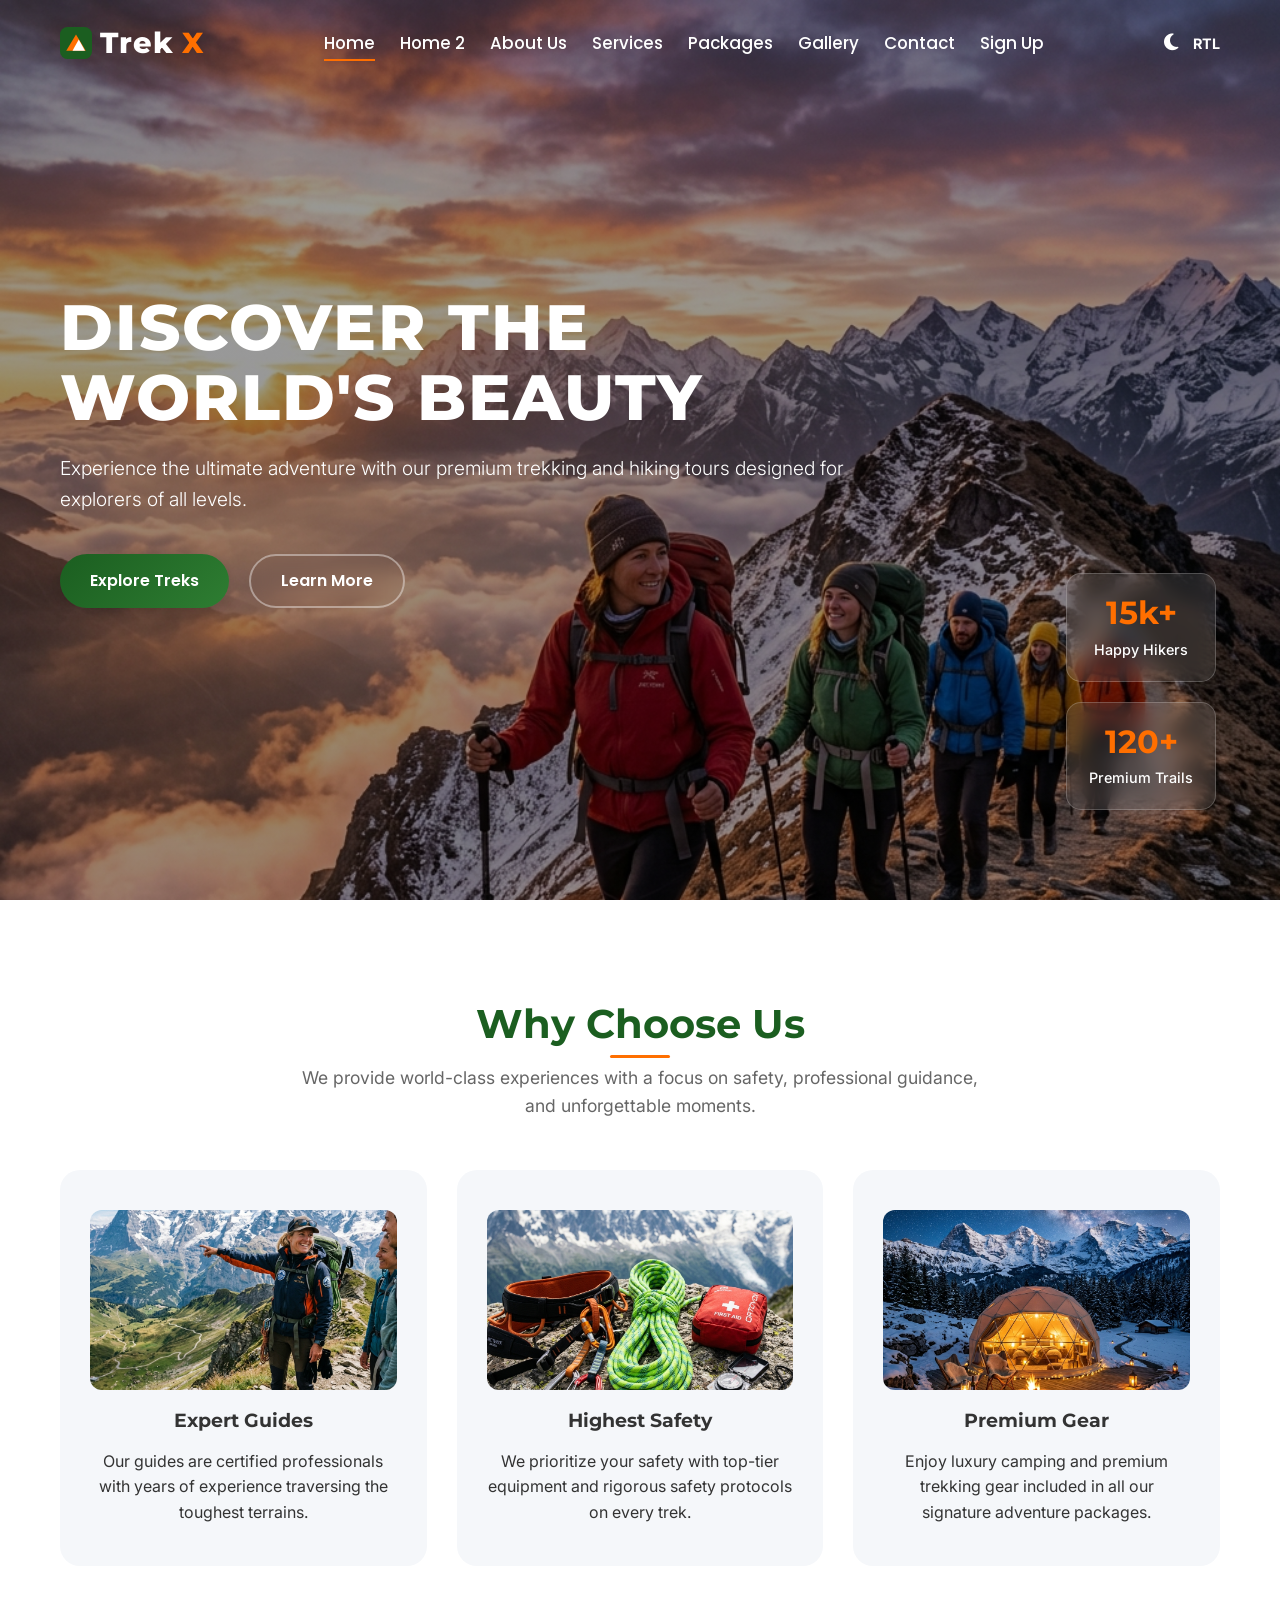
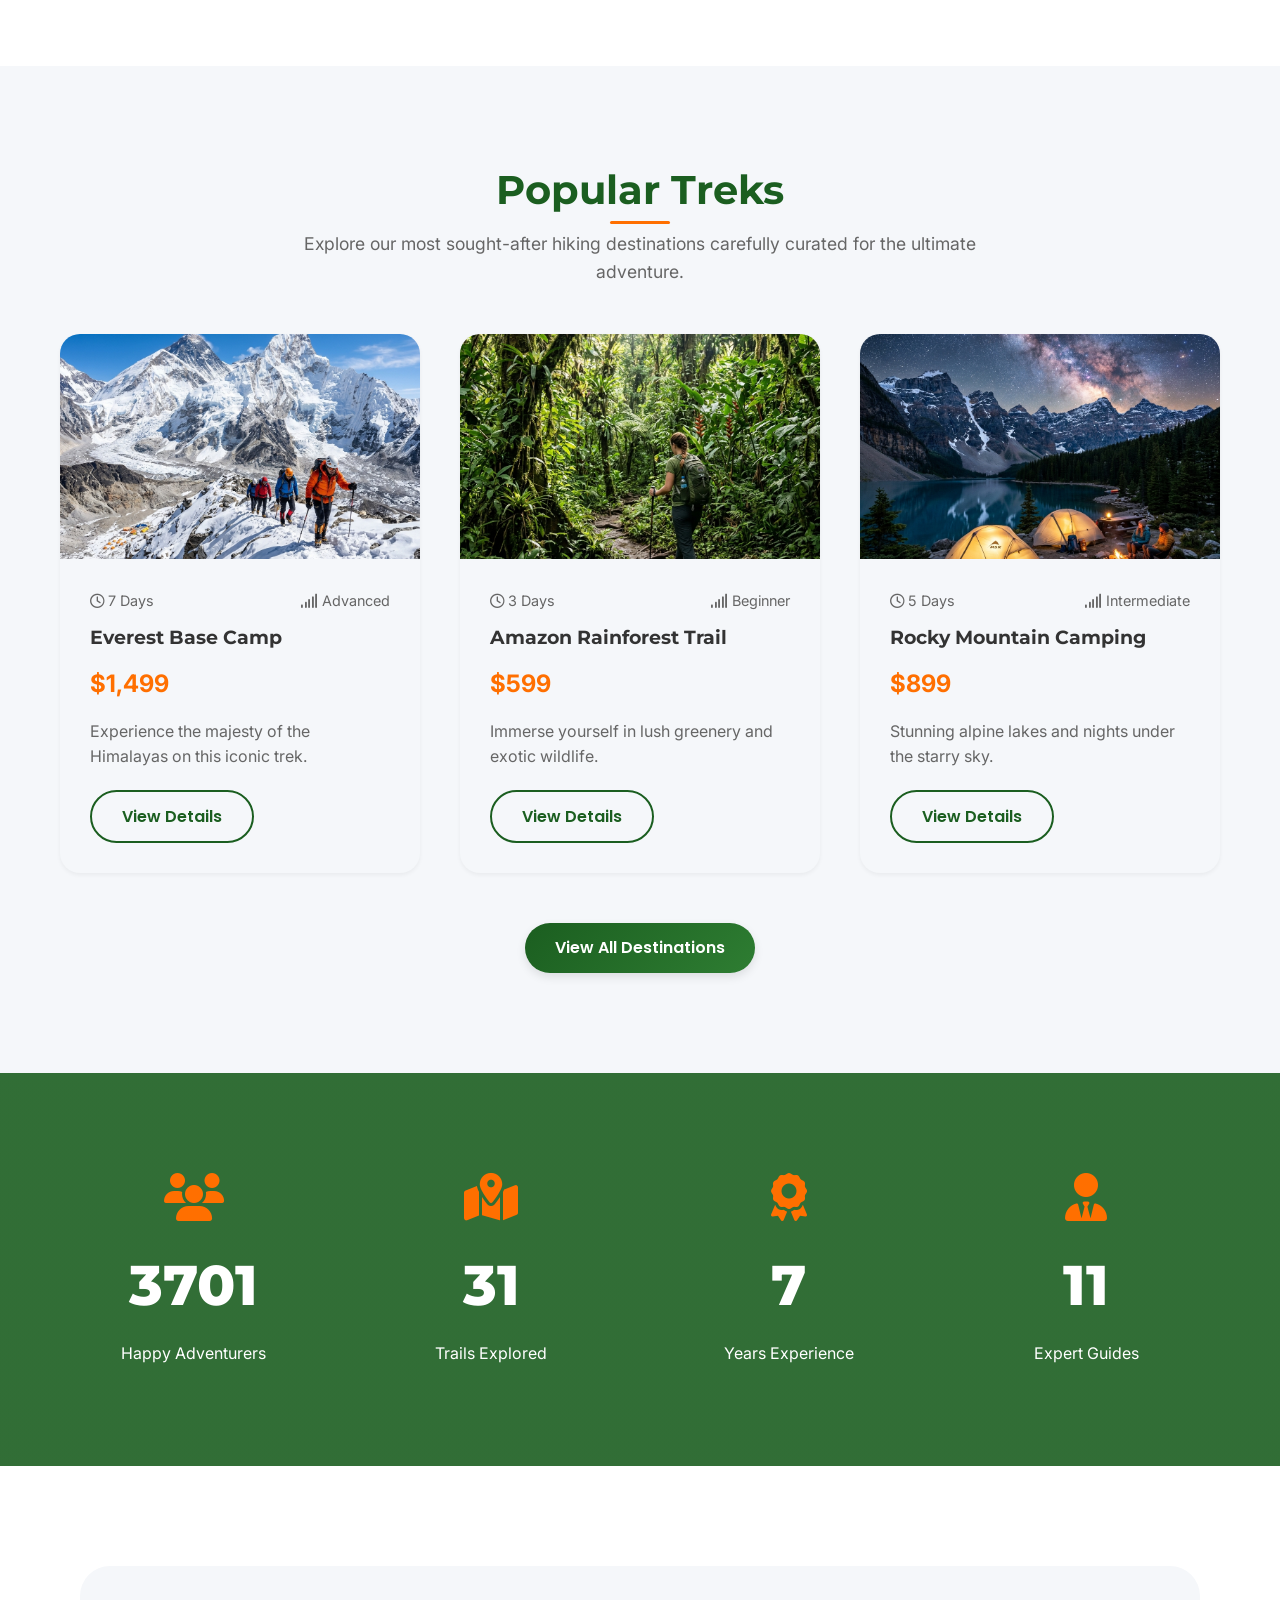
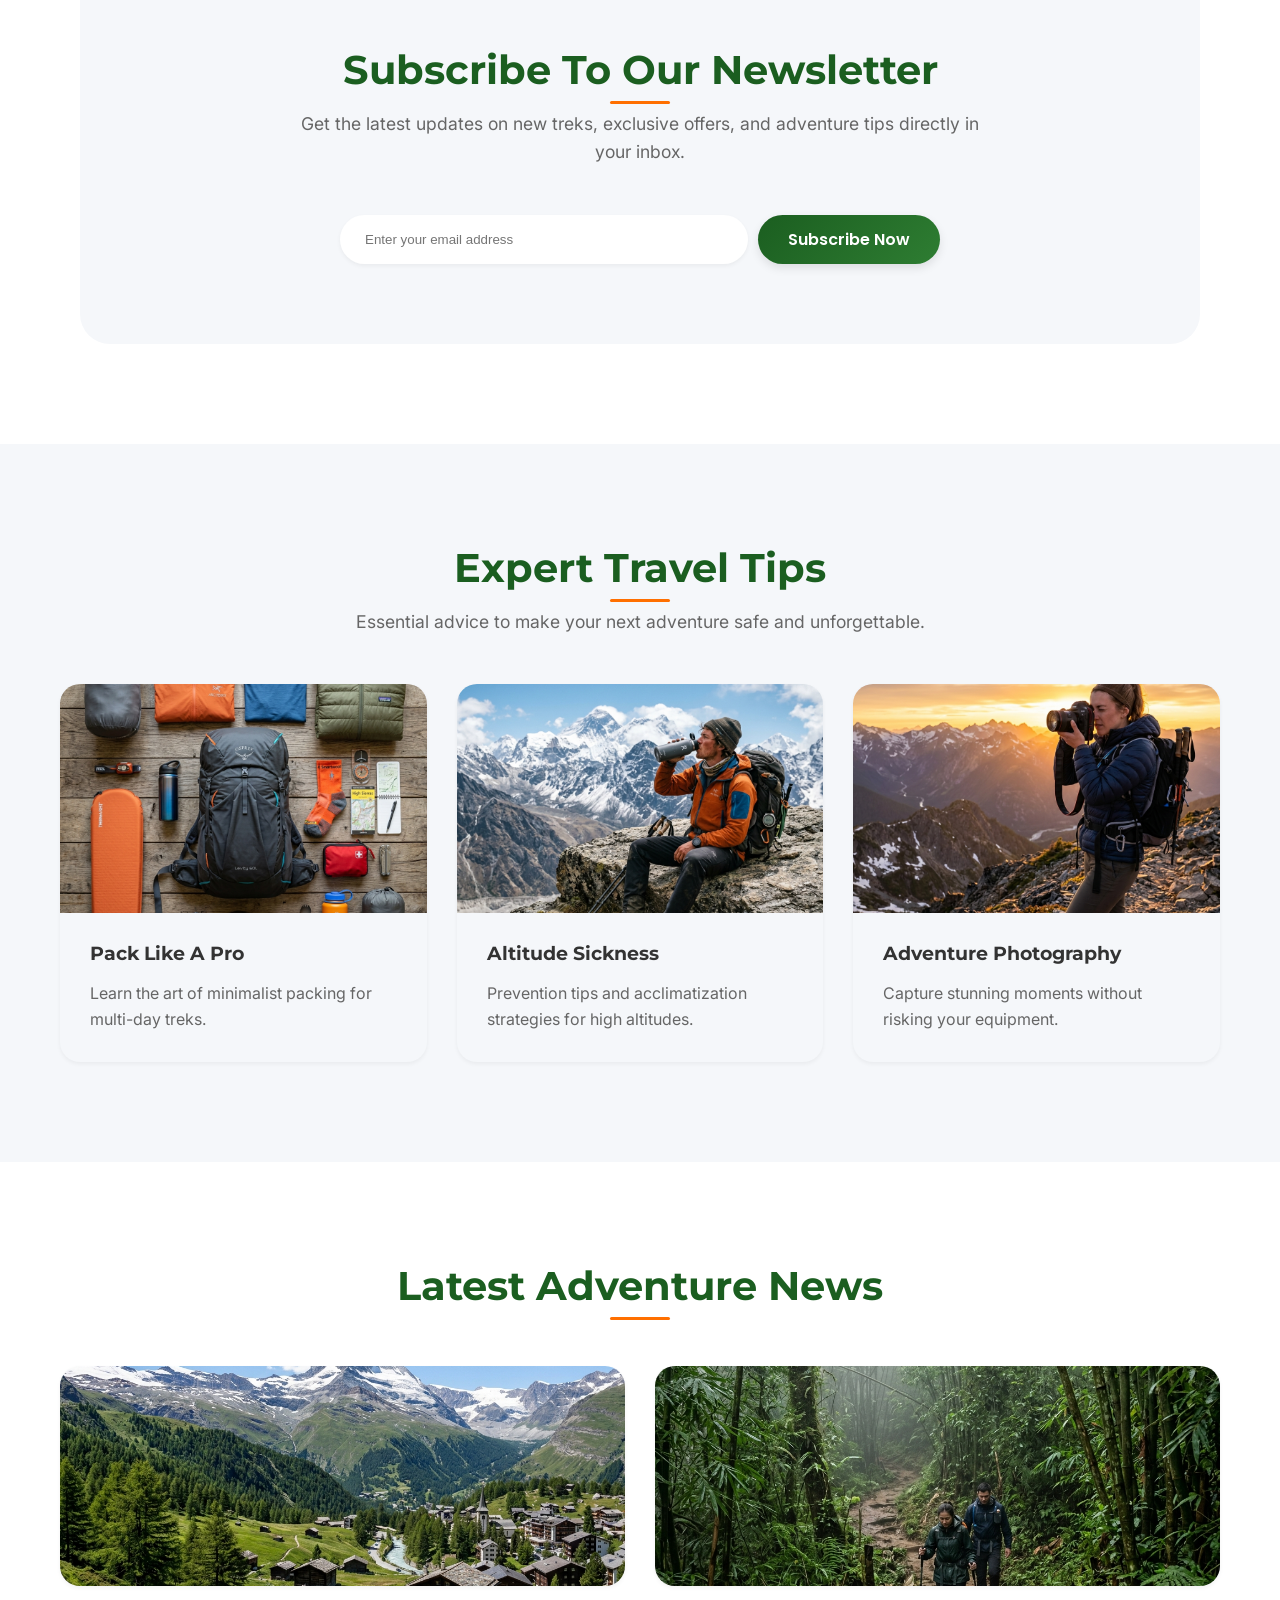
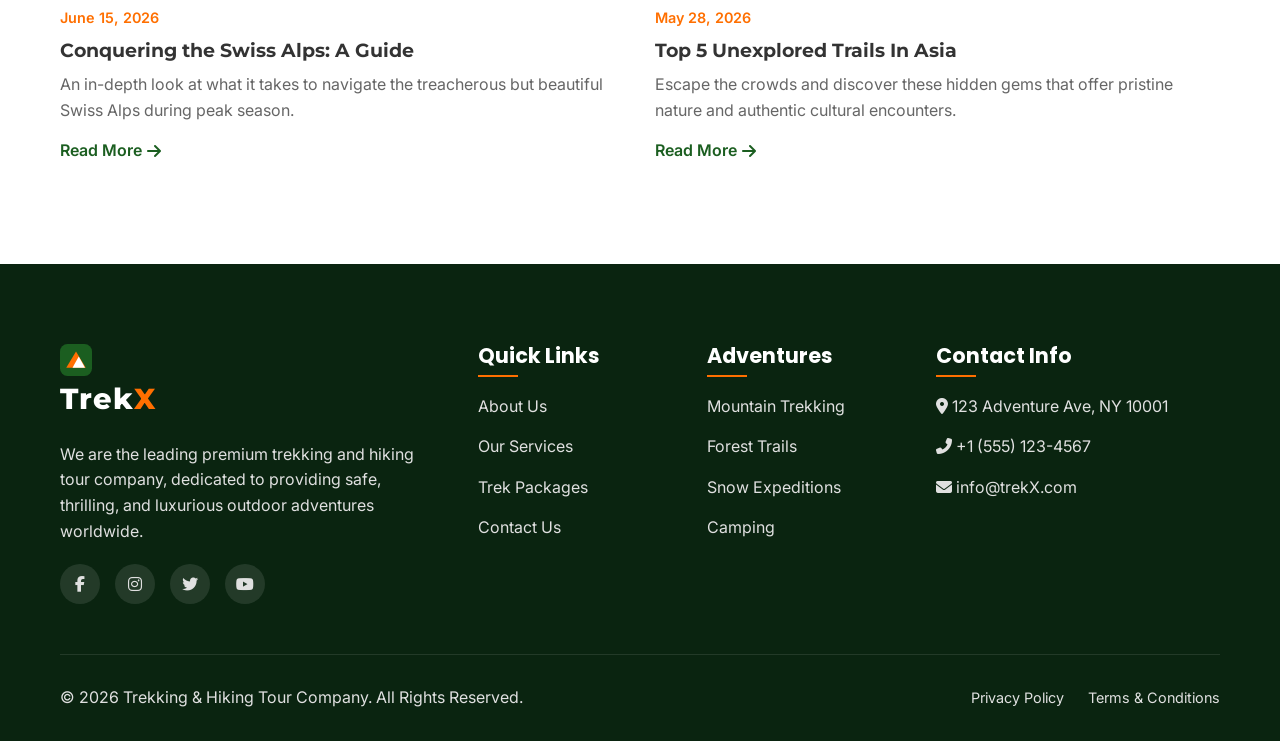
==== commit 97c5b146: "commit" ====
--- a/index.html
+++ b/index.html
@@ -284,7 +284,7 @@
   <!-- Header -->
   <header class="header">
     <div class="container">
-      <a href="index.html" class="logo">Trek<span>X</span></a>
+      <a href="index.html" class="logo"><img src="images/favicon.svg" alt="TrekX Logo" class="brand-icon">Trek<span>X</span></a>
       
       <nav class="nav-menu">
         <a href="index.html" class="nav-link active">Home</a>
@@ -545,7 +545,7 @@
     <div class="container">
       <div class="footer-grid">
         <div class="footer-col">
-          <a href="index.html" class="logo" style="margin-bottom: 20px; display: block;">Trek<span>X</span></a>
+          <a href="index.html" class="logo" style="margin-bottom: 20px; display: block;"><img src="images/favicon.svg" alt="TrekX Logo" class="brand-icon">Trek<span>X</span></a>
           <p>We are the leading premium trekking and hiking tour company, dedicated to providing safe, thrilling, and luxurious outdoor adventures worldwide.</p>
           <div class="social-links">
             <a href="#"><i class="fab fa-facebook-f"></i></a>
--- a/css/style.css
+++ b/css/style.css
@@ -51,6 +51,8 @@
 html {
   scroll-behavior: smooth;
   font-size: 16px;
+  overflow-x: hidden;
+  max-width: 100vw;
 }
 
 body {
@@ -59,6 +61,7 @@
   color: var(--text-color);
   line-height: 1.6;
   overflow-x: hidden;
+  max-width: 100vw;
   transition: background-color var(--transition-fast), color var(--transition-fast);
 }
 
@@ -252,11 +255,18 @@
 }
 
 .logo {
+  display: inline-flex;
+  align-items: center;
+  gap: 8px;
   font-family: var(--font-secondary);
   font-size: 1.8rem;
   font-weight: 800;
   color: #FFF;
   letter-spacing: 1px;
+}
+.brand-icon {
+  height: 32px;
+  width: auto;
 }
 .logo span {
   color: var(--accent-color);
--- a/css/responsive.css
+++ b/css/responsive.css
@@ -23,7 +23,7 @@
     background-color: var(--bg-color);
     flex-direction: column;
     justify-content: center;
-    align-items: flex-start;
+    align-items: center;
     padding: 40px;
     transition: left var(--transition-smooth), right var(--transition-smooth);
     box-shadow: var(--shadow-lg);
@@ -33,7 +33,7 @@
   [dir="rtl"] .nav-menu {
     left: auto;
     right: -100%;
-    align-items: flex-end;
+    align-items: center;
     flex-direction: column;
   }
 
@@ -50,6 +50,8 @@
     color: var(--text-color);
     font-size: 1.2rem;
     margin-bottom: 10px;
+    text-align: center;
+    width: 100%;
   }
 
   .header {
@@ -70,6 +72,7 @@
 
   .mobile-nav-controls {
     display: flex;
+    justify-content: center;
     align-items: center;
     gap: 15px;
     margin-top: 25px;
@@ -93,7 +96,7 @@
   }
 
   [dir="rtl"] .mobile-nav-controls {
-    justify-content: flex-end;
+    justify-content: center;
   }
 
   .header .controls .theme-toggle-btn,
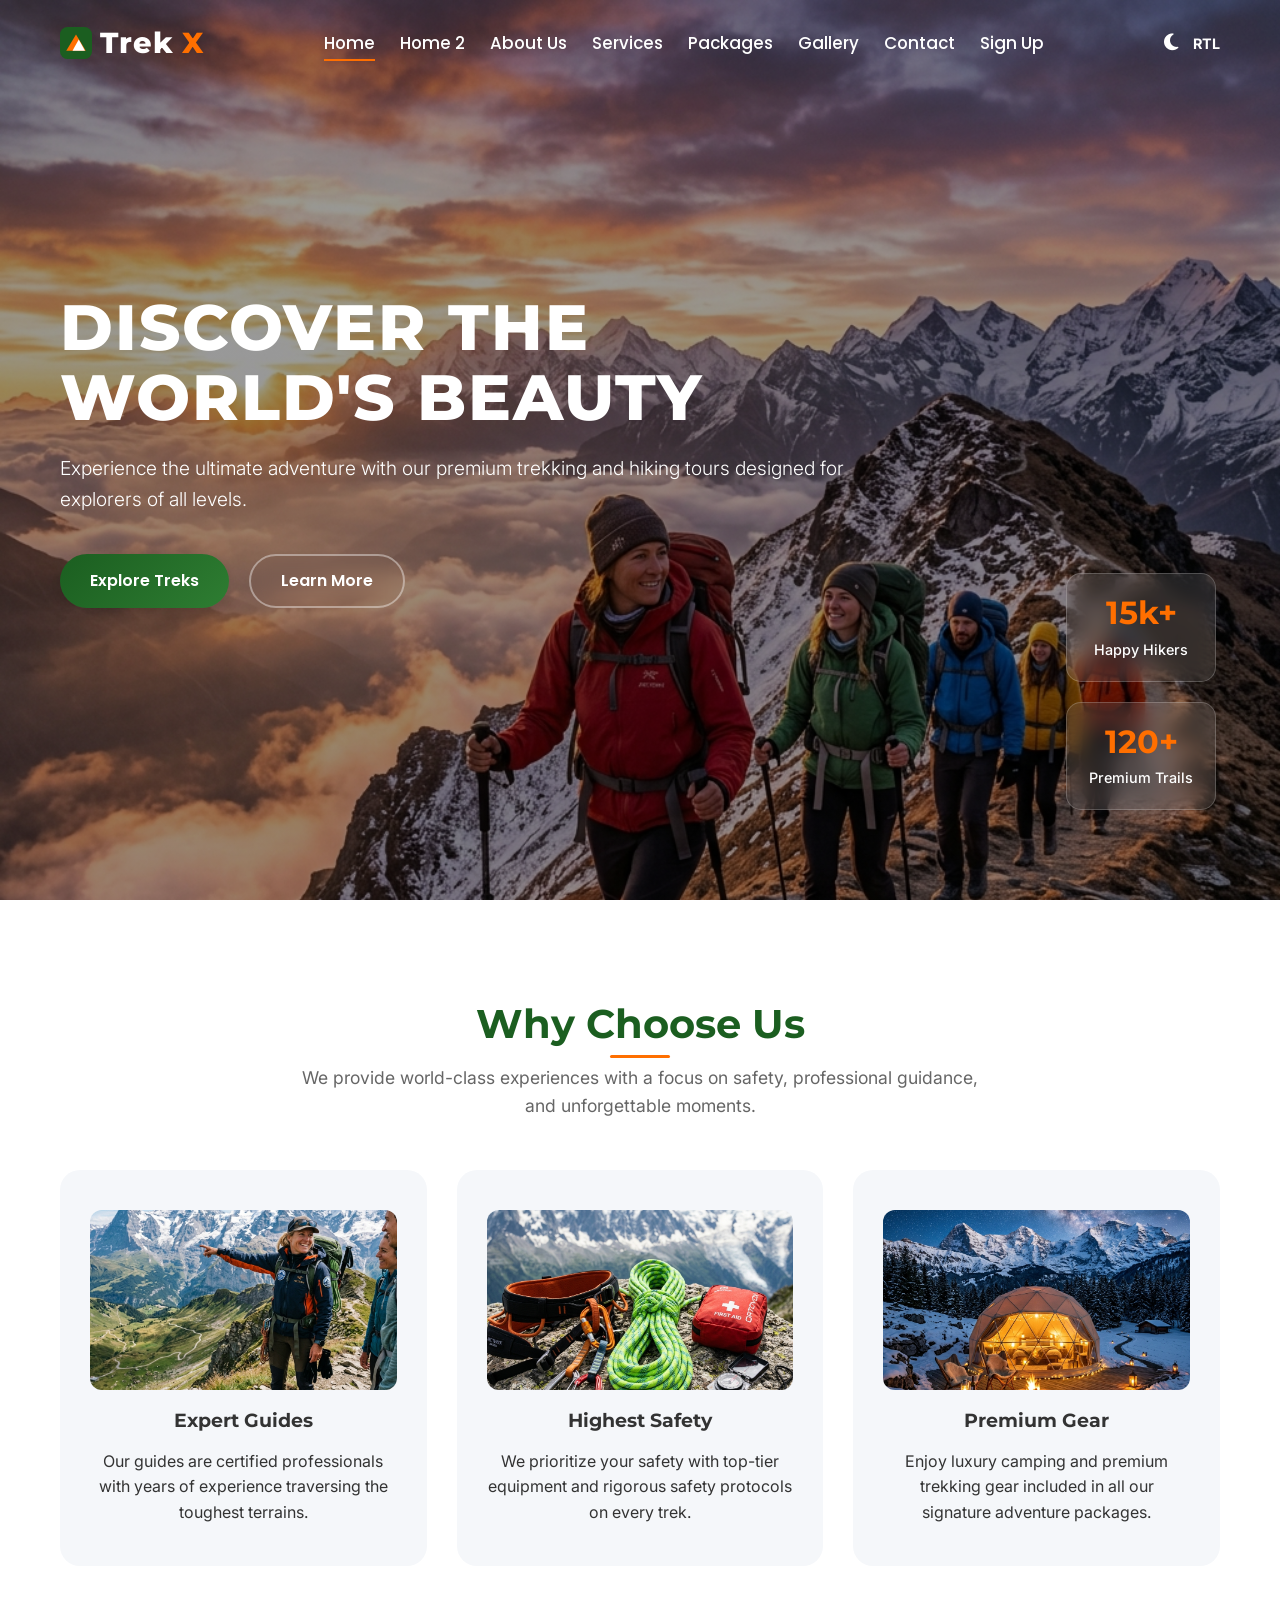
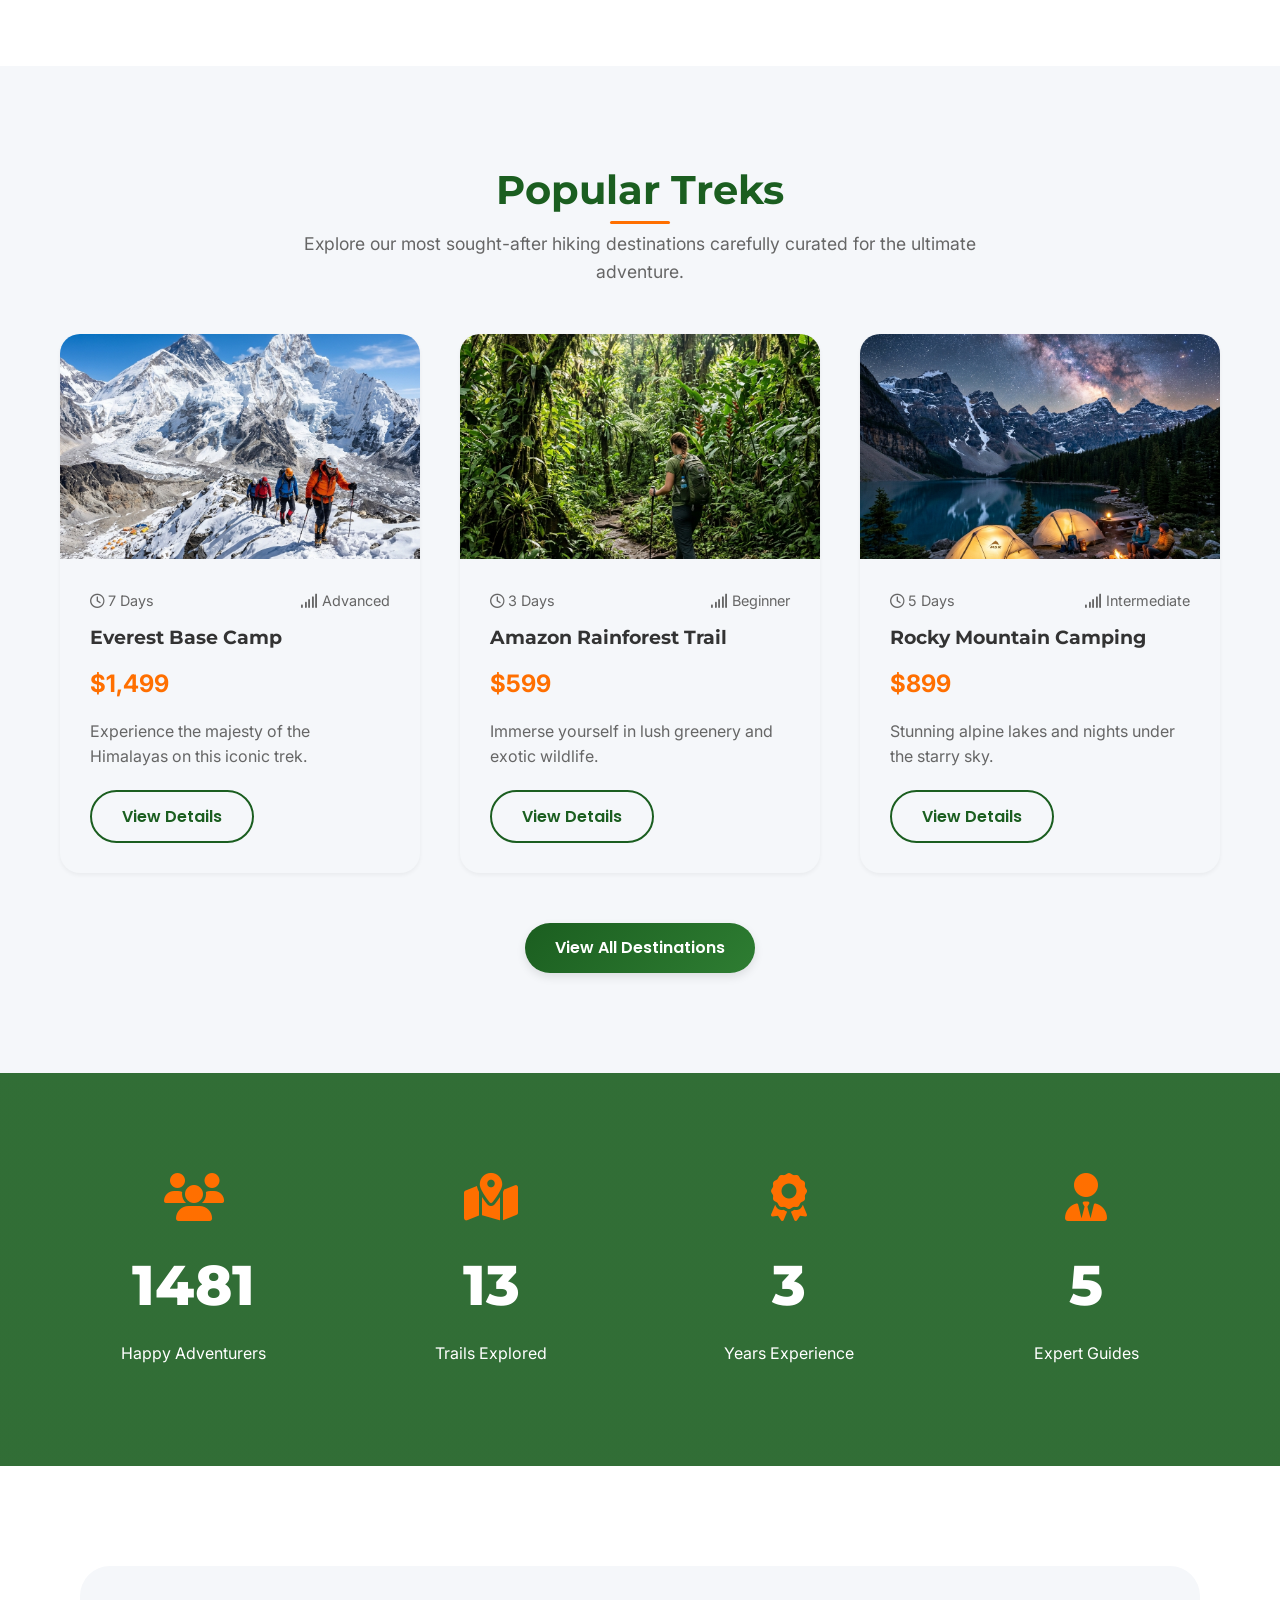
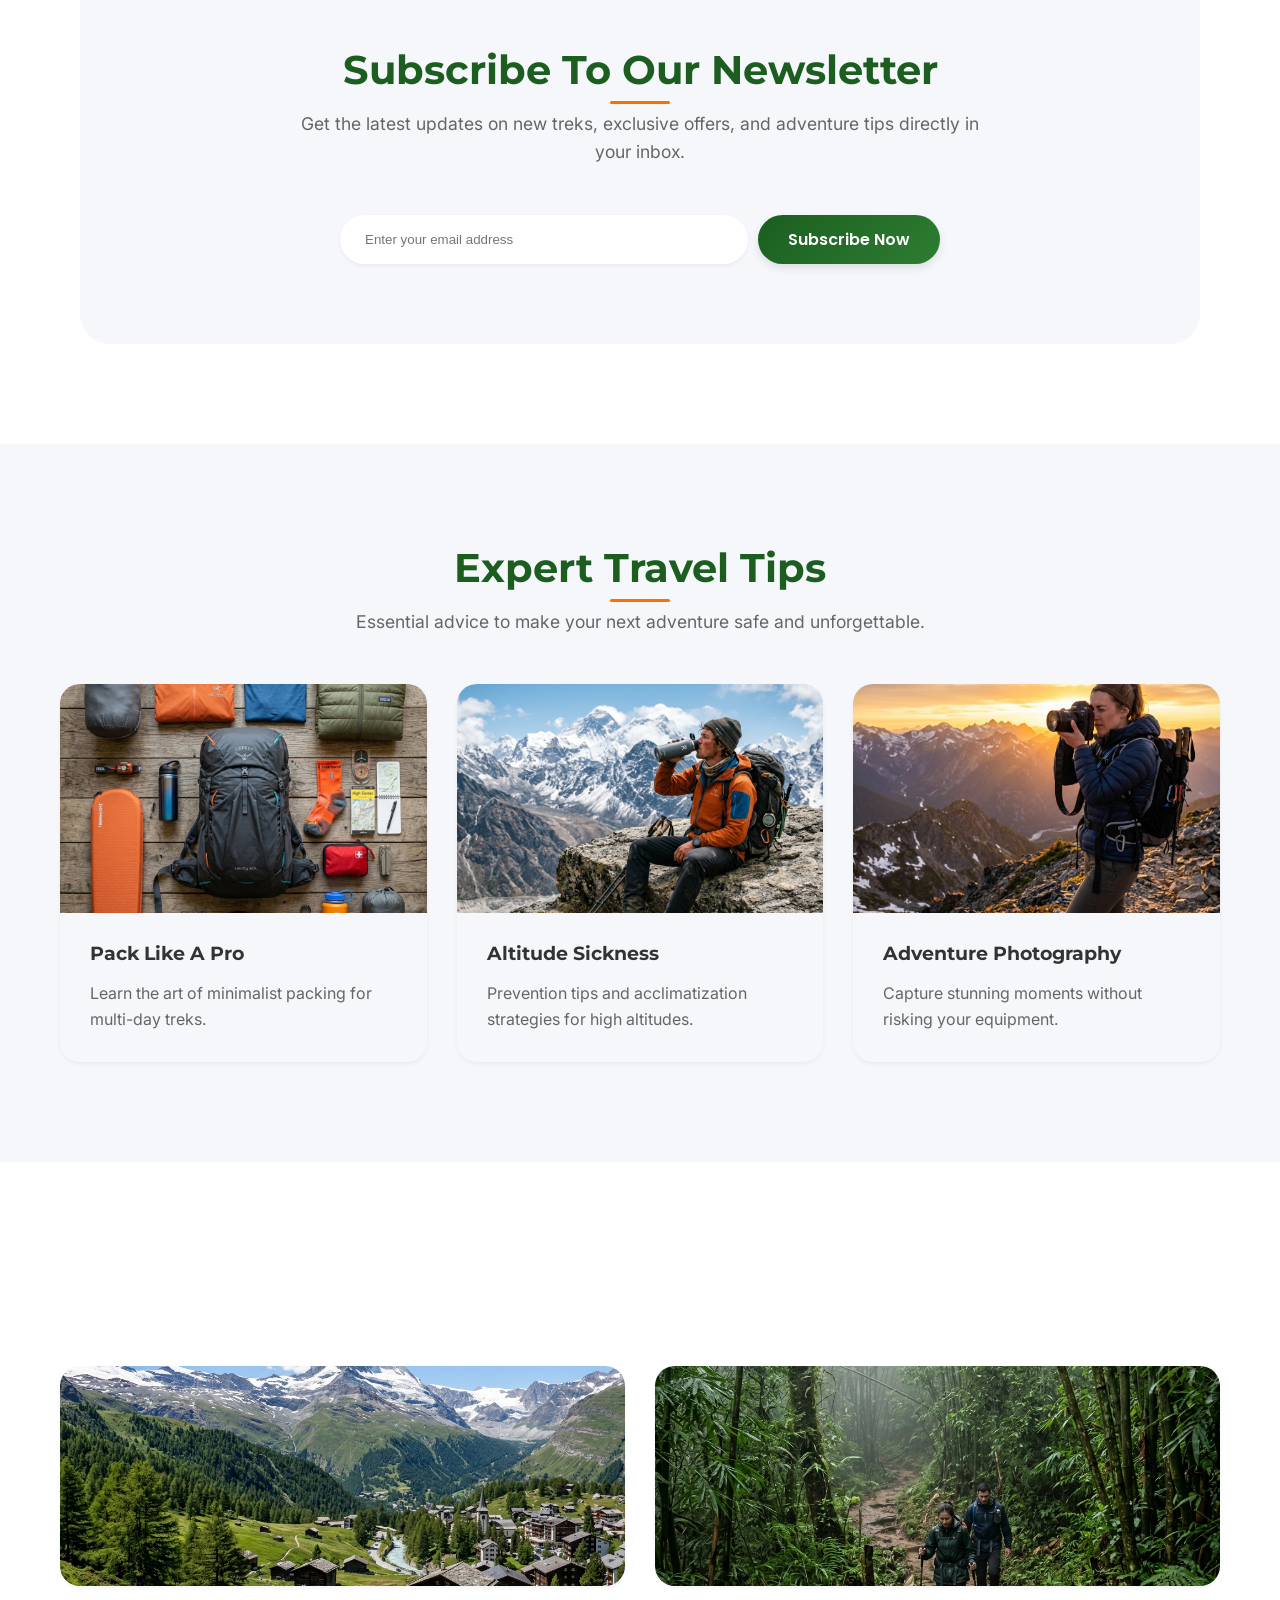
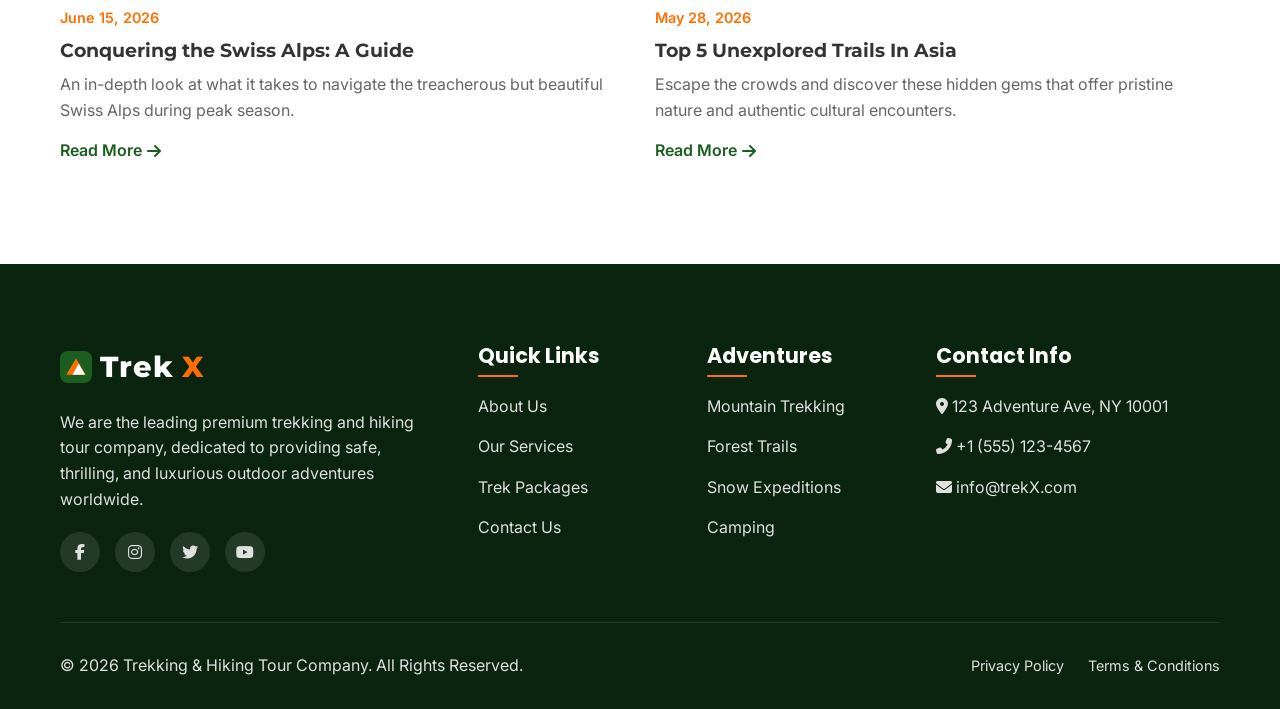
==== commit c5b0f697: "commit" ====
--- a/index.html
+++ b/index.html
@@ -545,7 +545,7 @@
     <div class="container">
       <div class="footer-grid">
         <div class="footer-col">
-          <a href="index.html" class="logo" style="margin-bottom: 20px; display: block;"><img src="images/favicon.svg" alt="TrekX Logo" class="brand-icon">Trek<span>X</span></a>
+          <a href="index.html" class="logo" style="margin-bottom: 20px; display: inline-flex;"><img src="images/favicon.svg" alt="TrekX Logo" class="brand-icon">Trek<span>X</span></a>
           <p>We are the leading premium trekking and hiking tour company, dedicated to providing safe, thrilling, and luxurious outdoor adventures worldwide.</p>
           <div class="social-links">
             <a href="#"><i class="fab fa-facebook-f"></i></a>
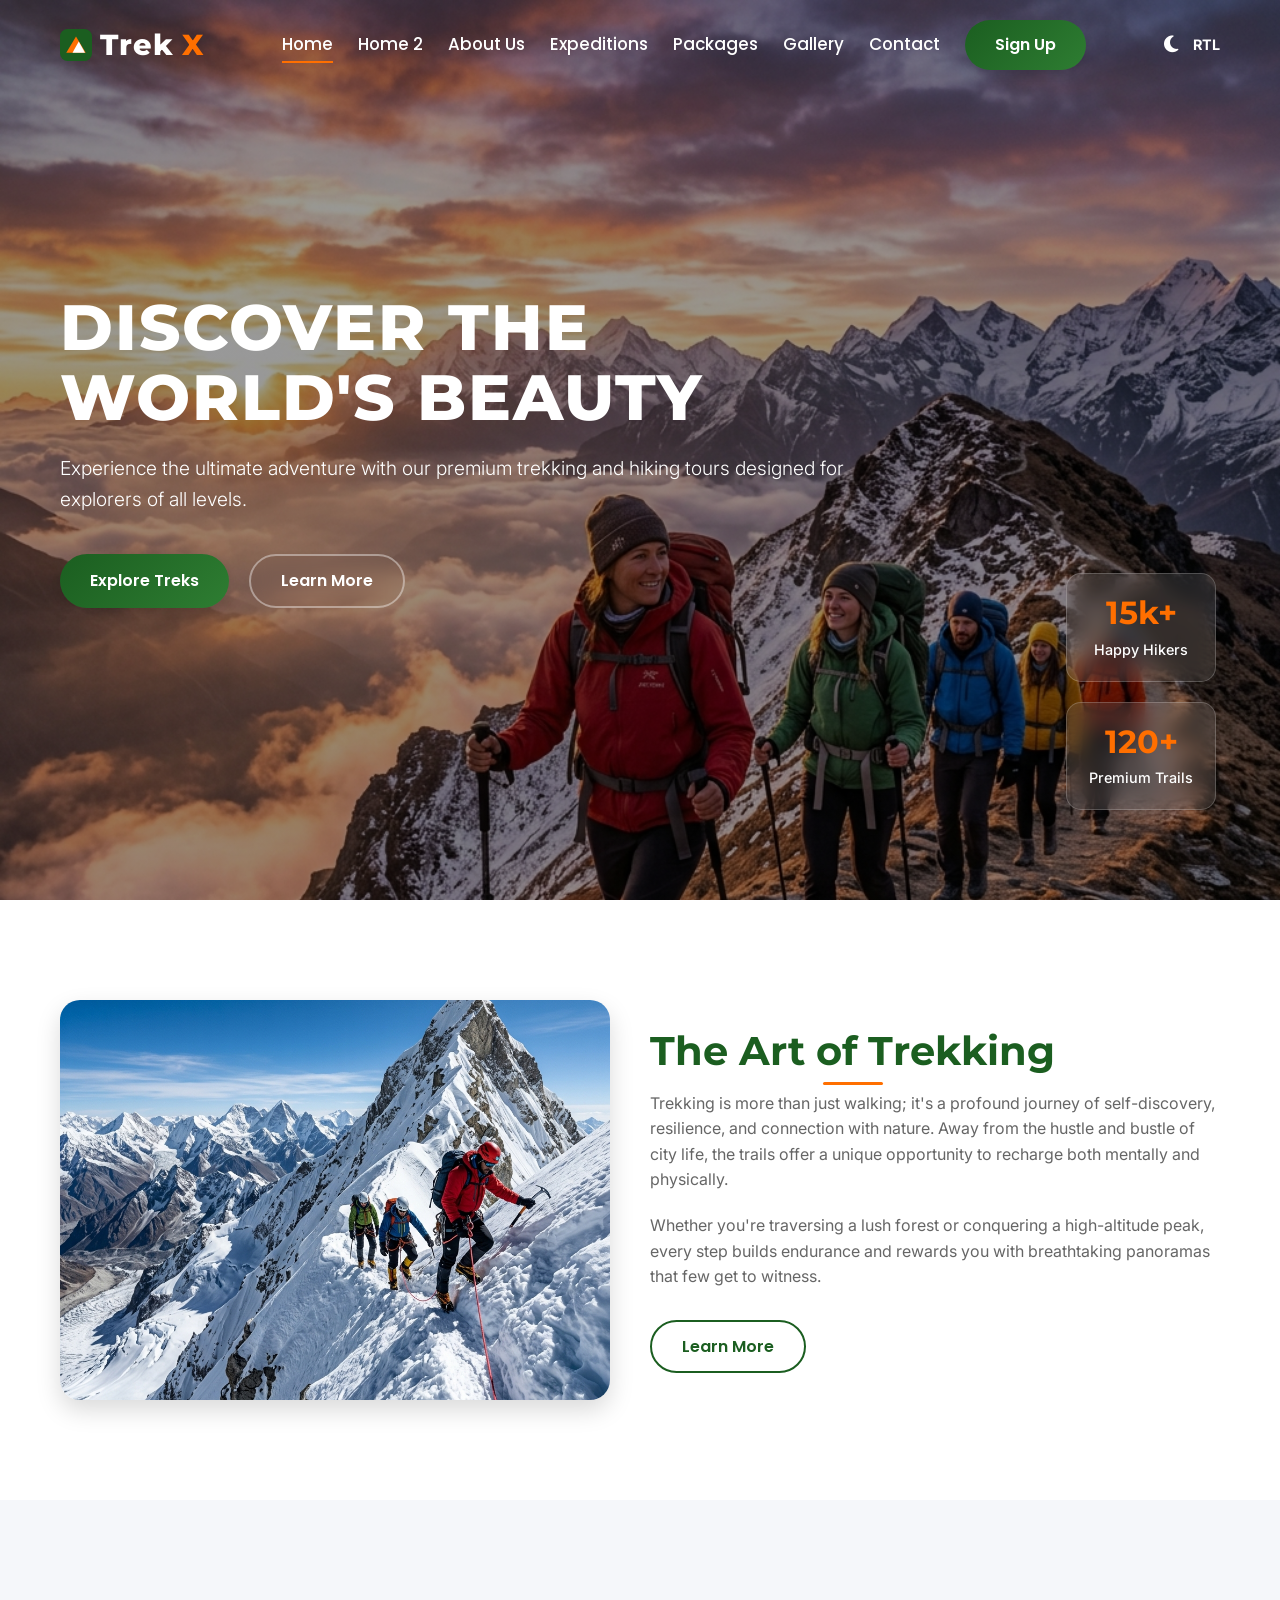
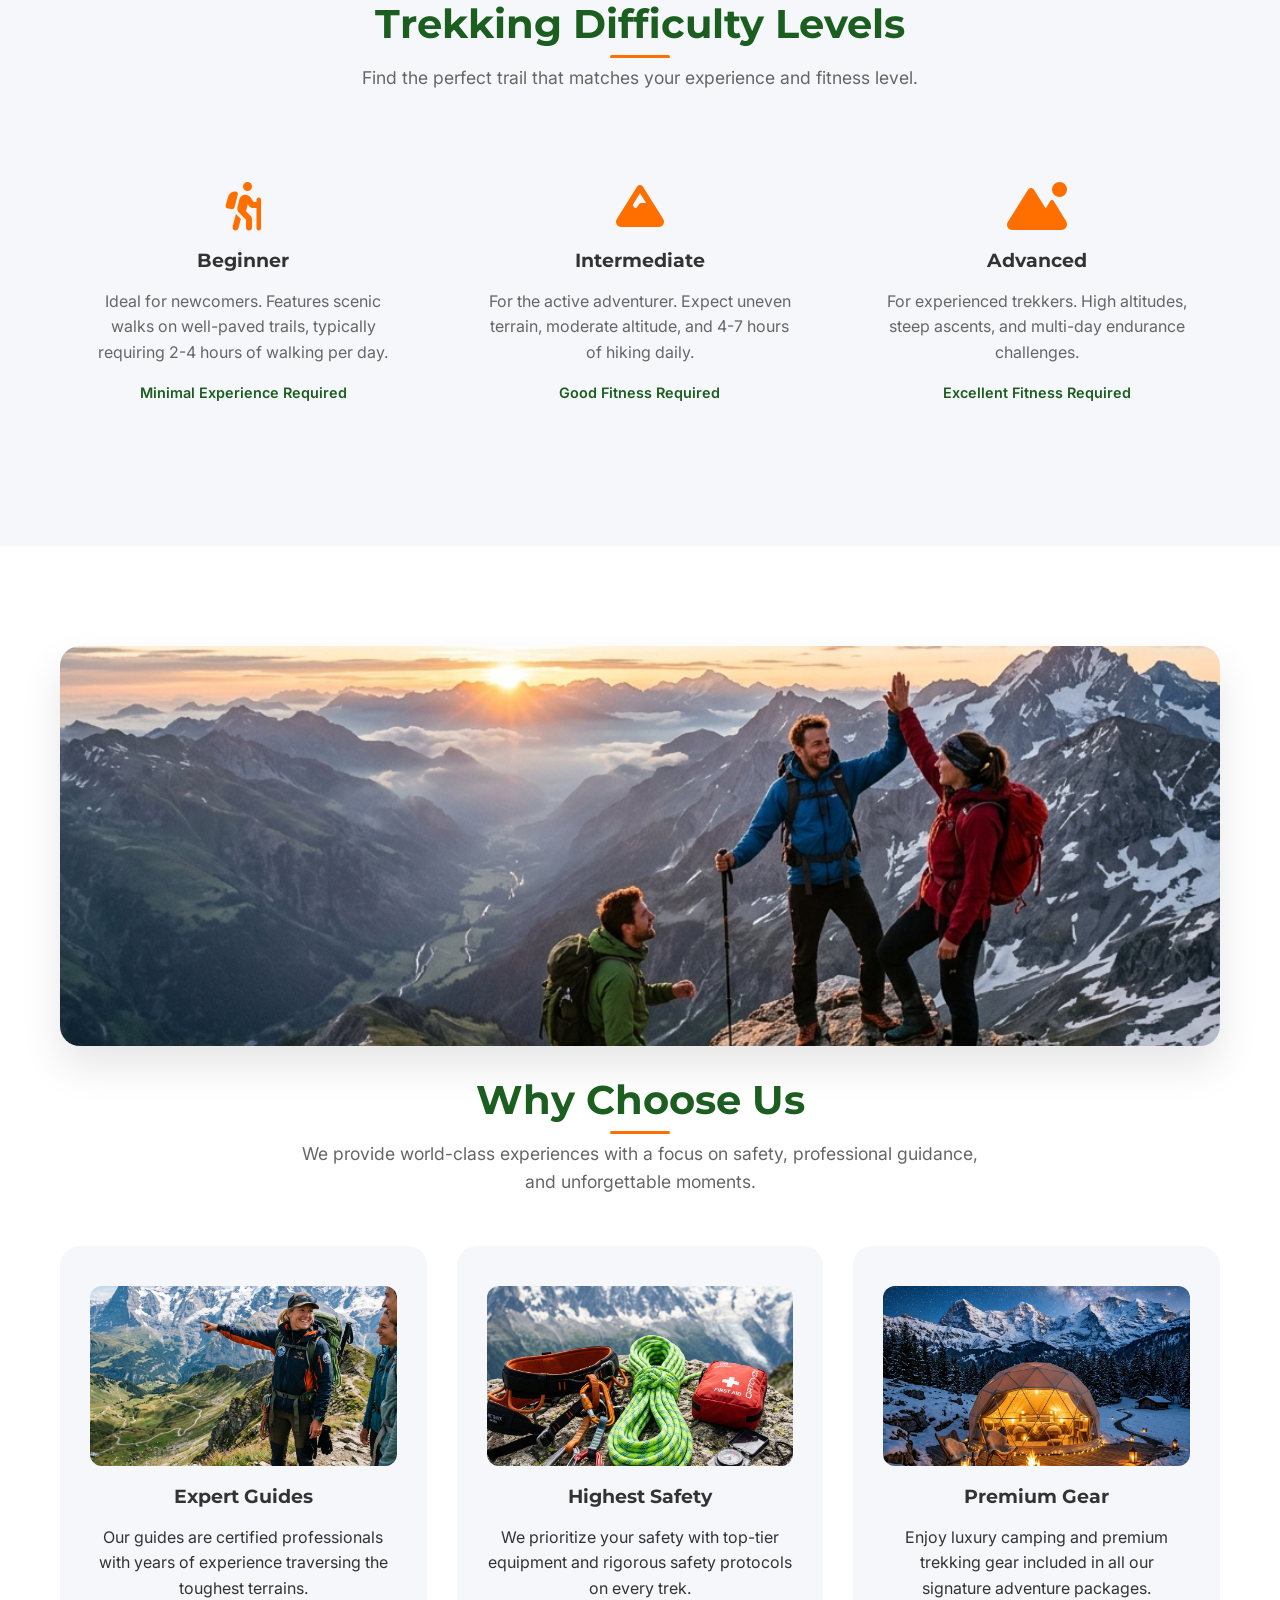
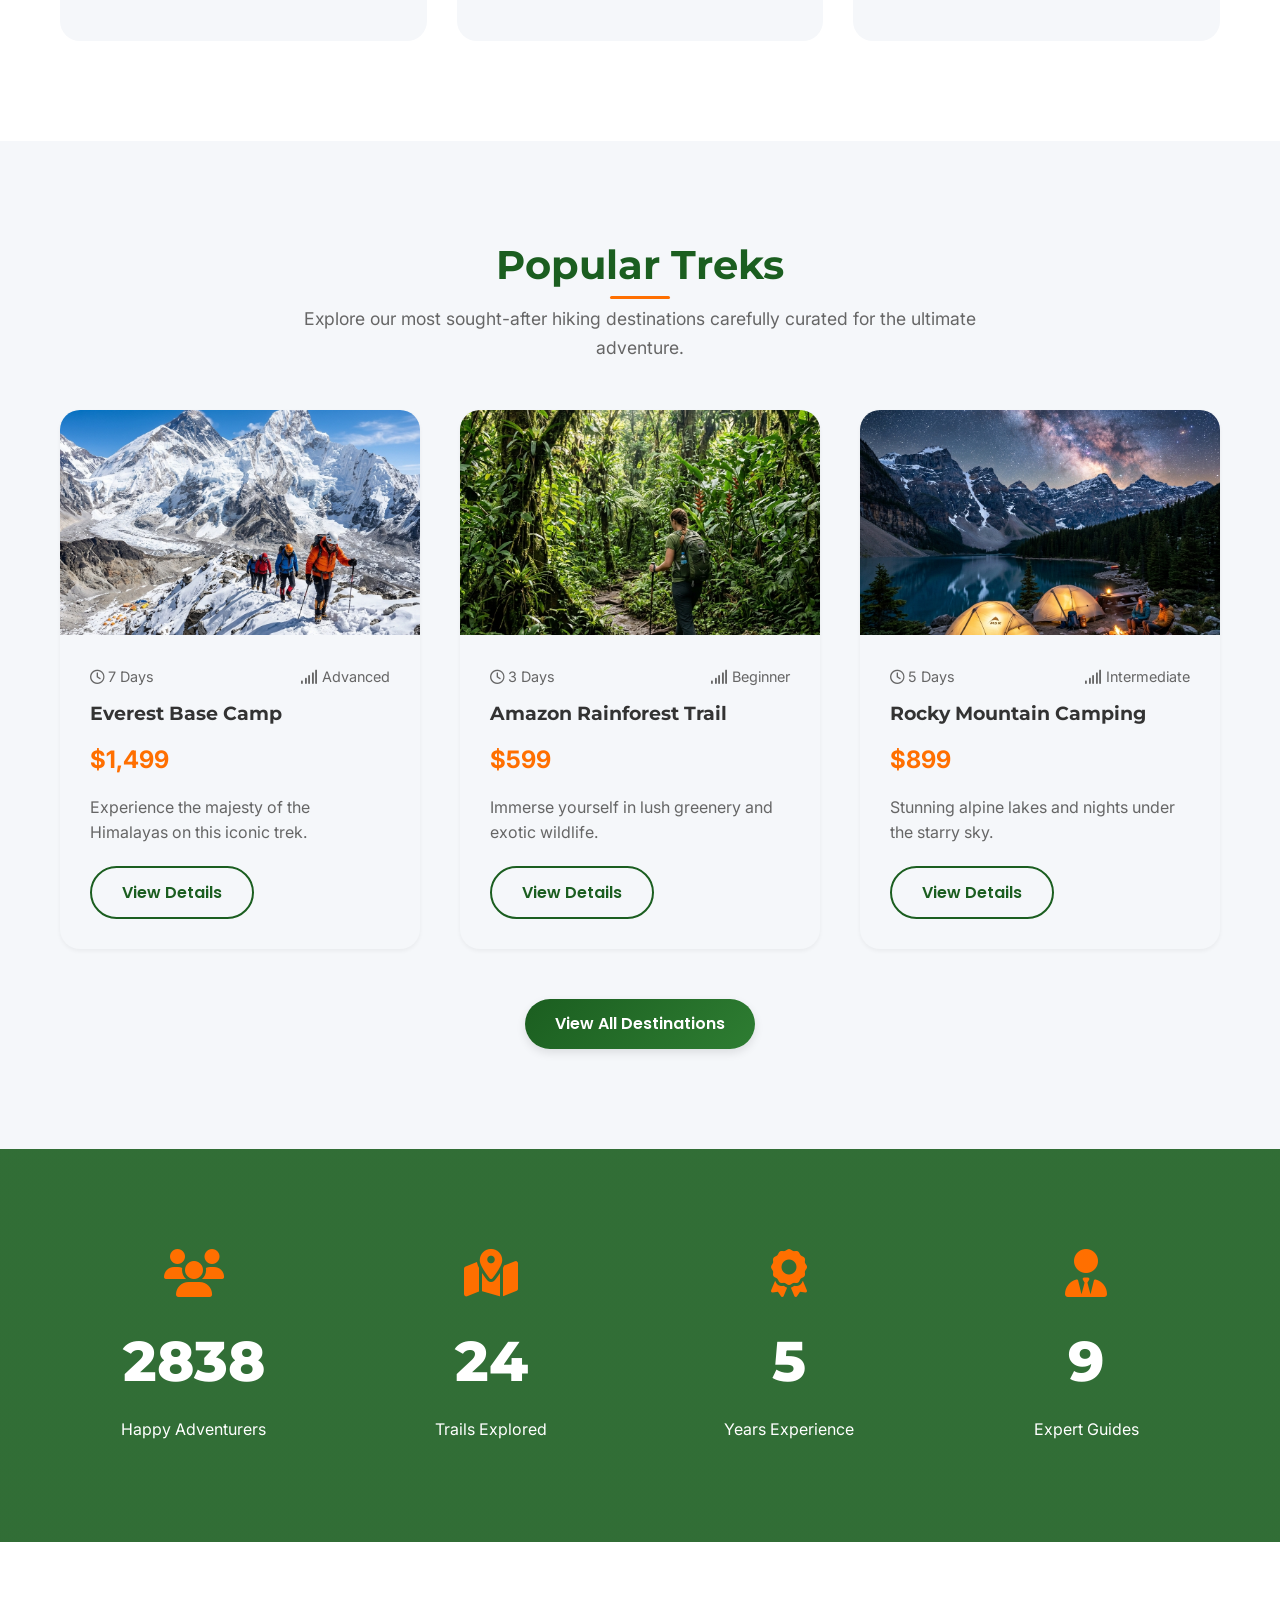
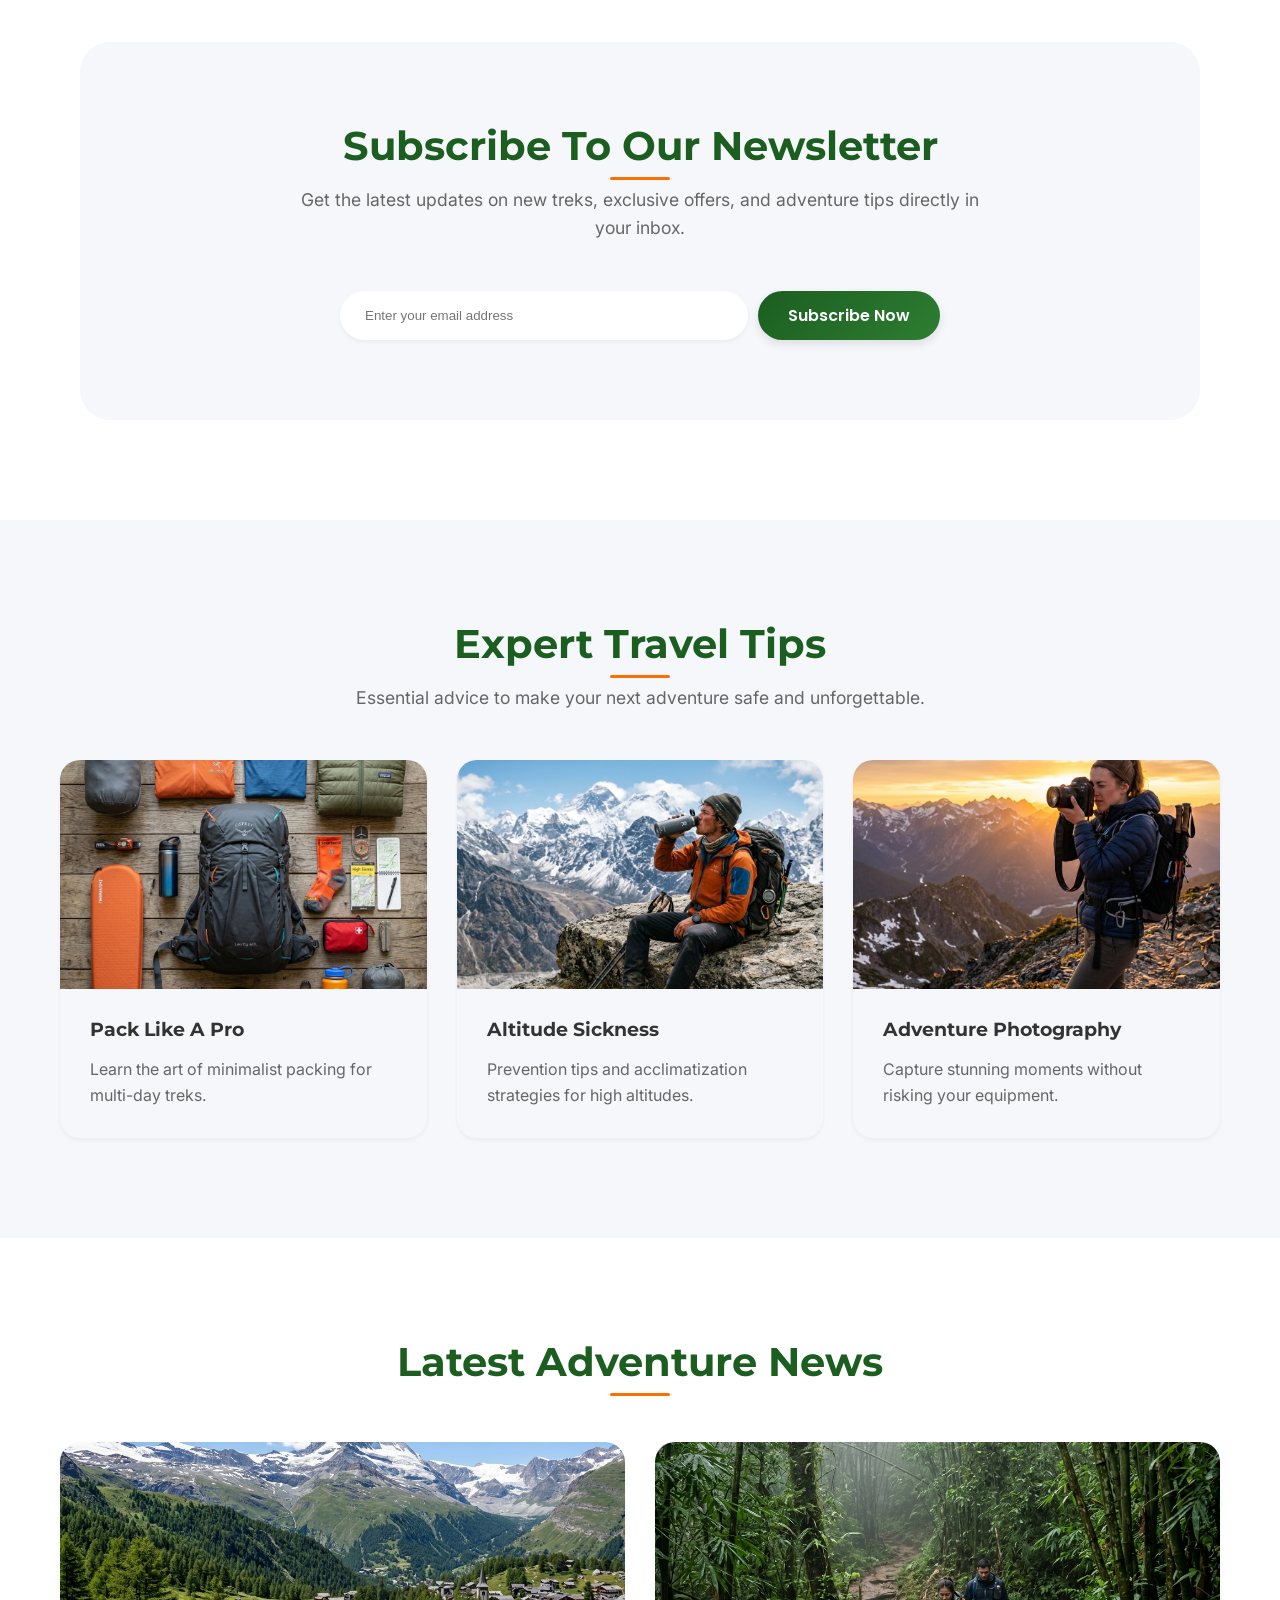
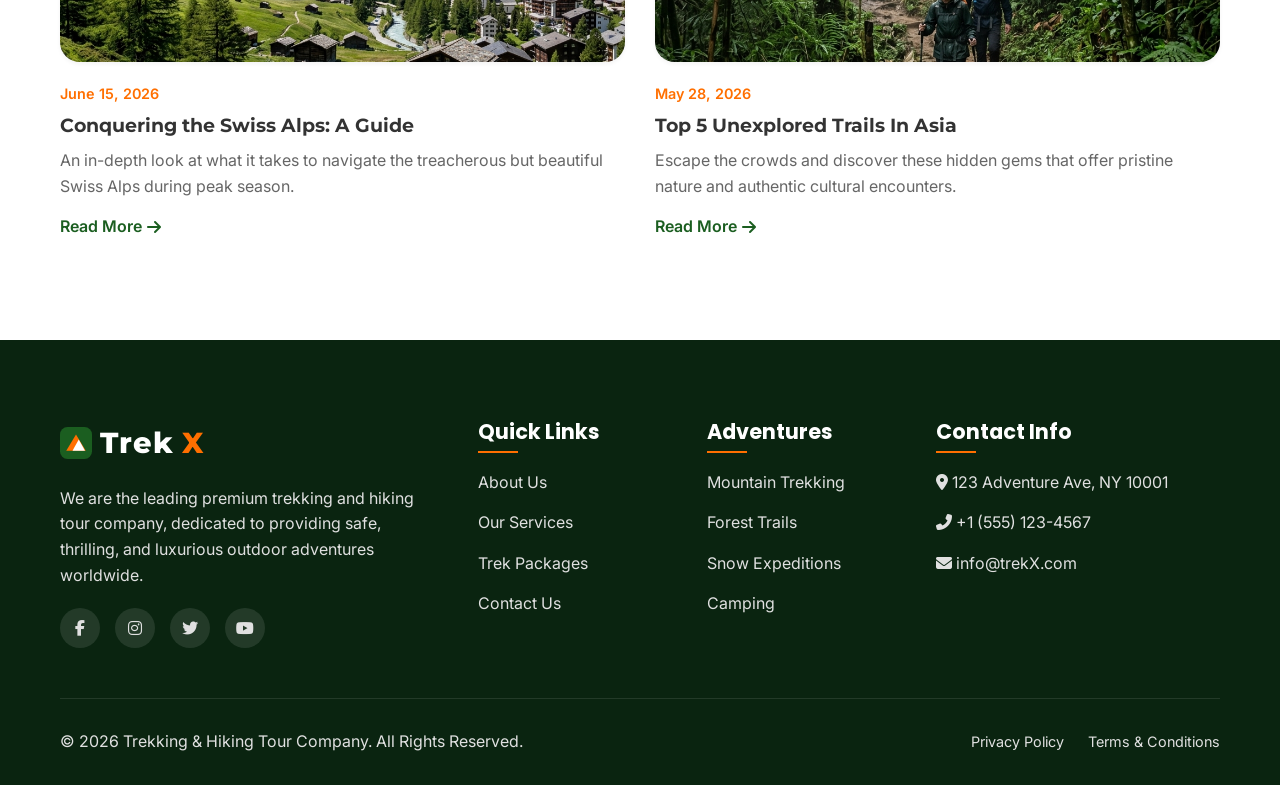
==== commit 320fe524: "add the css" ====
--- a/index.html
+++ b/index.html
@@ -1,607 +1,661 @@
-<!DOCTYPE html>
-<html lang="en">
-<head>
-  <meta charset="UTF-8">
-  <meta name="viewport" content="width=device-width, initial-scale=1.0">
-  <meta name="description" content="Premium Trekking & Hiking Tour Company offering mountain expeditions, camping, and adventure trails.">
-  <title>Home | Trekking & Hiking Tour Company</title>
-  <link rel="icon" type="image/svg+xml" href="images/favicon.svg">
-  
-  <!-- CSS -->
-  <link rel="stylesheet" href="css/style.css">
-  <link rel="stylesheet" href="css/responsive.css">
-  
-  <!-- FontAwesome -->
-  <link rel="stylesheet" href="https://cdnjs.cloudflare.com/ajax/libs/font-awesome/6.4.0/css/all.min.css">
-  
-  <style>
-    /* Page Specific Styles */
-    .hero {
-      height: 100vh;
-      background: linear-gradient(rgba(0, 0, 0, 0.4), rgba(0, 0, 0, 0.4)), url('images/hero/hero-1.png') no-repeat center center/cover;
-      display: flex;
-      align-items: center;
-      position: relative;
-      overflow: hidden;
-    }
-    
-    .hero-content {
-      color: #FFF;
-      max-width: 800px;
-      position: relative;
-      z-index: 2;
-    }
-    
-    .hero-title {
-      font-size: 4rem;
-      font-weight: 800;
-      margin-bottom: 20px;
-      line-height: 1.1;
-      text-transform: uppercase;
-      letter-spacing: 2px;
-    }
-    
-    .hero-subtitle {
-      font-size: 1.2rem;
-      margin-bottom: 40px;
-      font-weight: 300;
-    }
-    
-    .hero-btns {
-      display: flex;
-      gap: 20px;
-    }
-    
-    .floating-stats {
-      position: absolute;
-      right: 5%;
-      bottom: 10%;
-      display: flex;
-      flex-direction: column;
-      gap: 20px;
-    }
-    
-    .stat-card {
-      padding: 20px;
-      border-radius: 15px;
-      text-align: center;
-      min-width: 150px;
-      animation: float 6s ease-in-out infinite;
-    }
-    
-    .stat-card:nth-child(2) {
-      animation-delay: 2s;
-    }
-    
-    .stat-card h3 {
-      font-size: 2rem;
-      color: var(--accent-color);
-      margin-bottom: 5px;
-    }
-    
-    .stat-card p {
-      font-size: 0.9rem;
-      font-weight: 500;
-      color: #FFFFFF;
-    }
-    
-    .hero .btn-secondary {
-      color: #FFFFFF;
-      border-color: rgba(255, 255, 255, 0.4);
-    }
-    
-    .hero .btn-secondary:hover {
-      background: #FFFFFF;
-      color: var(--primary-color);
-      border-color: #FFFFFF;
-    }
-    
-    .dark-mode .hero .btn-secondary:hover {
-      background: var(--accent-color);
-      color: #FFFFFF;
-      border-color: var(--accent-color);
-    }
-    
-    @keyframes float {
-      0% { transform: translateY(0px); }
-      50% { transform: translateY(-20px); }
-      100% { transform: translateY(0px); }
-    }
-    
-    /* Features */
-    .features-grid {
-      display: grid;
-      grid-template-columns: repeat(auto-fit, minmax(300px, 1fr));
-      gap: 30px;
-      margin-top: 50px;
-    }
-    
-    .feature-item {
-      padding: 40px 30px;
-      text-align: center;
-      border-radius: 20px;
-      background: var(--surface-color);
-      transition: all var(--transition-smooth);
-    }
-    
-    .dark-mode .feature-item {
-      background: #1a1a1a;
-    }
-    
-    .feature-item:hover {
-      transform: translateY(-10px);
-      box-shadow: var(--shadow-premium);
-      background: var(--primary-color);
-      color: #FFF;
-    }
-    
-    .feature-img-wrapper {
-      width: 100%;
-      height: 180px;
-      border-radius: 12px;
-      overflow: hidden;
-      margin-bottom: 20px;
-    }
-    
-    .feature-item img {
-      width: 100%;
-      height: 100%;
-      object-fit: cover;
-      transition: transform var(--transition-smooth);
-    }
-    
-    .feature-item:hover img {
-      transform: scale(1.05);
-    }
-    
-    /* Trek Cards */
-    .treks-grid {
-      display: grid;
-      grid-template-columns: repeat(auto-fit, minmax(350px, 1fr));
-      gap: 40px;
-    }
-    
-    .trek-meta {
-      display: flex;
-      justify-content: space-between;
-      margin-bottom: 15px;
-      color: var(--text-light);
-      font-size: 0.9rem;
-    }
-    
-    .trek-price {
-      font-size: 1.5rem;
-      color: var(--accent-color);
-      font-weight: 700;
-      margin: 15px 0;
-    }
-    
-    /* Stats Section */
-    .stats-section {
-      background: linear-gradient(rgba(27, 94, 32, 0.9), rgba(27, 94, 32, 0.9)), url('images/hero/hero-2.png') center/cover fixed;
-      color: #FFF;
-      text-align: center;
-    }
-    
-    .stats-grid {
-      display: grid;
-      grid-template-columns: repeat(auto-fit, minmax(200px, 1fr));
-      gap: 30px;
-    }
-    
-    .stat-item i {
-      font-size: 3rem;
-      color: var(--accent-color);
-      margin-bottom: 20px;
-    }
-    
-    .counter-num {
-      font-size: 3.5rem;
-      font-family: var(--font-secondary);
-      font-weight: 800;
-      margin-bottom: 10px;
-    }
-    
-    /* Testimonials */
-    .testimonial-card {
-      padding: 40px;
-      text-align: center;
-    }
-    
-    .testimonial-card img {
-      width: 80px;
-      height: 80px;
-      border-radius: 50%;
-      margin: 0 auto 20px;
-      border: 3px solid var(--accent-color);
-    }
-    
-    .rating {
-      color: #FFD700;
-      margin-bottom: 15px;
-    }
-    
-    /* Newsletter */
-    .newsletter-section {
-      background: var(--surface-color);
-      border-radius: 30px;
-      padding: 80px 40px;
-      margin: 100px 20px;
-      text-align: center;
-    }
-    
-    .newsletter-form {
-      max-width: 600px;
-      margin: 40px auto 0;
-      display: flex;
-      gap: 10px;
-    }
-    
-    .newsletter-form input {
-      flex: 1;
-      padding: 15px 25px;
-      border-radius: 30px;
-      border: none;
-      box-shadow: var(--shadow-sm);
-    }
-    
-    @media screen and (max-width: 992px) {
-      .treks-grid {
-        grid-template-columns: repeat(auto-fit, minmax(280px, 1fr));
-        gap: 30px;
-      }
-    }
-    
-    @media (max-width: 768px) {
-      .hero {
-        height: auto;
-        min-height: 100vh;
-        padding-top: 100px;
-        padding-bottom: 40px;
-      }
-      .hero-title { font-size: 2.5rem; }
-      .floating-stats { 
-        position: relative;
-        right: auto;
-        bottom: auto;
-        margin-top: 40px;
-        flex-direction: row;
-        justify-content: center;
-        flex-wrap: wrap;
-        gap: 15px;
-      }
-      .newsletter-form { flex-direction: column; }
-    }
-  </style>
-</head>
-<body>
-
-  <!-- Page Loader -->
-  <div class="loader-wrapper">
-    <div class="loader"></div>
-  </div>
-
-  <!-- Header -->
-  <header class="header">
-    <div class="container">
-      <a href="index.html" class="logo"><img src="images/favicon.svg" alt="TrekX Logo" class="brand-icon">Trek<span>X</span></a>
-      
-      <nav class="nav-menu">
-        <a href="index.html" class="nav-link active">Home</a>
-        <a href="home2.html" class="nav-link">Home 2</a>
-        <a href="about.html" class="nav-link">About Us</a>
-        <a href="services.html" class="nav-link">Services</a>
-        <a href="packages.html" class="nav-link">Packages</a>
-        <a href="gallery.html" class="nav-link">Gallery</a>
-        <a href="contact.html" class="nav-link">Contact</a>
-        <a href="signup.html" class="nav-link">Sign Up</a>
-        <div class="mobile-nav-controls">
-          <button class="icon-btn theme-toggle-btn" title="Toggle Dark/Light Mode" aria-label="Toggle Dark/Light Mode"><i class="fas fa-moon"></i></button>
-          <button class="icon-btn rtl-toggle-btn" title="Toggle RTL" style="font-size: 0.9rem; font-weight: 700; font-family: var(--font-text);" aria-label="Toggle RTL Layout">RTL</button>
-        </div>
-      </nav>
-      
-      <div class="controls">
-        <button class="icon-btn theme-toggle-btn" id="theme-toggle" title="Toggle Dark/Light Mode" aria-label="Toggle Dark/Light Mode"><i class="fas fa-moon"></i></button>
-        <button class="icon-btn rtl-toggle-btn" id="rtl-toggle" title="Toggle RTL" style="font-size: 0.9rem; font-weight: 700; font-family: var(--font-text);" aria-label="Toggle RTL Layout">RTL</button>
-        <button class="mobile-toggle" aria-label="Open Mobile Menu"><i class="fas fa-bars"></i></button>
-      </div>
-    </div>
-  </header>
-
-  <!-- Hero Section -->
-  <section class="hero parallax" data-speed="0.3">
-    <div class="container">
-      <div class="hero-content anim-fade-up">
-        <h1 class="hero-title">Discover The<br>World's Beauty</h1>
-        <p class="hero-subtitle">Experience the ultimate adventure with our premium trekking and hiking tours designed for explorers of all levels.</p>
-        <div class="hero-btns">
-          <a href="packages.html" class="btn btn-primary">Explore Treks</a>
-          <a href="about.html" class="btn btn-secondary glass-effect">Learn More</a>
-        </div>
-      </div>
-      
-      <div class="floating-stats">
-        <div class="stat-card glass-effect">
-          <h3>15k+</h3>
-          <p>Happy Hikers</p>
-        </div>
-        <div class="stat-card glass-effect">
-          <h3>120+</h3>
-          <p>Premium Trails</p>
-        </div>
-      </div>
-    </div>
-  </section>
-
-  <!-- Why Choose Us -->
-  <section class="section">
-    <div class="container">
-      <div class="text-center anim-fade-up">
-        <h2 class="section-title">Why Choose Us</h2>
-        <p class="section-subtitle">We provide world-class experiences with a focus on safety, professional guidance, and unforgettable moments.</p>
-      </div>
-      
-      <div class="features-grid">
-        <div class="feature-item anim-fade-up">
-          <div class="feature-img-wrapper">
-            <img src="images/features/expert-guides.png" alt="Expert Guides">
-          </div>
-          <h3>Expert Guides</h3>
-          <p>Our guides are certified professionals with years of experience traversing the toughest terrains.</p>
-        </div>
-        <div class="feature-item anim-fade-up" style="transition-delay: 0.2s">
-          <div class="feature-img-wrapper">
-            <img src="images/features/highest-safety.png" alt="Highest Safety">
-          </div>
-          <h3>Highest Safety</h3>
-          <p>We prioritize your safety with top-tier equipment and rigorous safety protocols on every trek.</p>
-        </div>
-        <div class="feature-item anim-fade-up" style="transition-delay: 0.4s">
-          <div class="feature-img-wrapper">
-            <img src="images/features/premium-gear.png" alt="Premium Gear">
-          </div>
-          <h3>Premium Gear</h3>
-          <p>Enjoy luxury camping and premium trekking gear included in all our signature adventure packages.</p>
-        </div>
-      </div>
-    </div>
-  </section>
-
-  <!-- Popular Treks -->
-  <section class="section" style="background-color: var(--surface-color);">
-    <div class="container">
-      <div class="text-center anim-fade-up">
-        <h2 class="section-title">Popular Treks</h2>
-        <p class="section-subtitle">Explore our most sought-after hiking destinations carefully curated for the ultimate adventure.</p>
-      </div>
-      
-      <div class="treks-grid">
-        <!-- Trek 1 -->
-        <div class="premium-card anim-zoom-in">
-          <div class="card-img-wrapper">
-            <img src="images/treks/everest.png" alt="Snow Mountain Trek">
-          </div>
-          <div class="card-content">
-            <div class="trek-meta">
-              <span><i class="far fa-clock"></i> 7 Days</span>
-              <span><i class="fas fa-signal"></i> Advanced</span>
-            </div>
-            <h3>Everest Base Camp</h3>
-            <p class="trek-price">$1,499</p>
-            <p style="color: var(--text-light); margin-bottom: 20px;">Experience the majesty of the Himalayas on this iconic trek.</p>
-            <a href="#" class="btn btn-secondary">View Details</a>
-          </div>
-        </div>
-        
-        <!-- Trek 2 -->
-        <div class="premium-card anim-zoom-in" style="transition-delay: 0.2s">
-          <div class="card-img-wrapper">
-            <img src="images/treks/amazon.png" alt="Forest Trail">
-          </div>
-          <div class="card-content">
-            <div class="trek-meta">
-              <span><i class="far fa-clock"></i> 3 Days</span>
-              <span><i class="fas fa-signal"></i> Beginner</span>
-            </div>
-            <h3>Amazon Rainforest Trail</h3>
-            <p class="trek-price">$599</p>
-            <p style="color: var(--text-light); margin-bottom: 20px;">Immerse yourself in lush greenery and exotic wildlife.</p>
-            <a href="#" class="btn btn-secondary">View Details</a>
-          </div>
-        </div>
-        
-        <!-- Trek 3 -->
-        <div class="premium-card anim-zoom-in" style="transition-delay: 0.4s">
-          <div class="card-img-wrapper">
-            <img src="images/treks/rocky.png" alt="Camping Trek">
-          </div>
-          <div class="card-content">
-            <div class="trek-meta">
-              <span><i class="far fa-clock"></i> 5 Days</span>
-              <span><i class="fas fa-signal"></i> Intermediate</span>
-            </div>
-            <h3>Rocky Mountain Camping</h3>
-            <p class="trek-price">$899</p>
-            <p style="color: var(--text-light); margin-bottom: 20px;">Stunning alpine lakes and nights under the starry sky.</p>
-            <a href="#" class="btn btn-secondary">View Details</a>
-          </div>
-        </div>
-      </div>
-      
-      <div class="text-center" style="margin-top: 50px;">
-        <a href="destinations.html" class="btn btn-primary anim-fade-up">View All Destinations</a>
-      </div>
-    </div>
-  </section>
-
-  <!-- Stats Section -->
-  <section class="section stats-section">
-    <div class="container">
-      <div class="stats-grid">
-        <div class="stat-item anim-fade-up">
-          <i class="fas fa-users"></i>
-          <div class="counter-num" data-target="15420">0</div>
-          <p>Happy Adventurers</p>
-        </div>
-        <div class="stat-item anim-fade-up" style="transition-delay: 0.2s">
-          <i class="fas fa-map-marked-alt"></i>
-          <div class="counter-num" data-target="128">0</div>
-          <p>Trails Explored</p>
-        </div>
-        <div class="stat-item anim-fade-up" style="transition-delay: 0.4s">
-          <i class="fas fa-award"></i>
-          <div class="counter-num" data-target="25">0</div>
-          <p>Years Experience</p>
-        </div>
-        <div class="stat-item anim-fade-up" style="transition-delay: 0.6s">
-          <i class="fas fa-user-tie"></i>
-          <div class="counter-num" data-target="45">0</div>
-          <p>Expert Guides</p>
-        </div>
-      </div>
-    </div>
-  </section>
-
-  <!-- Newsletter -->
-  <div class="container">
-    <section class="newsletter-section anim-fade-up">
-      <h2 class="section-title">Subscribe To Our Newsletter</h2>
-      <p class="section-subtitle">Get the latest updates on new treks, exclusive offers, and adventure tips directly in your inbox.</p>
-      
-      <form class="newsletter-form" aria-label="Newsletter Subscription Form">
-        <input type="email" placeholder="Enter your email address" aria-label="Email Address" required>
-        <button type="submit" class="btn btn-primary">Subscribe Now</button>
-      </form>
-    </section>
-  </div>
-
-  <!-- Travel Tips Section -->
-  <section class="section" style="background: var(--surface-color);">
-    <div class="container">
-      <div class="text-center anim-fade-up">
-        <h2 class="section-title">Expert Travel Tips</h2>
-        <p class="section-subtitle">Essential advice to make your next adventure safe and unforgettable.</p>
-      </div>
-      <div style="display: grid; grid-template-columns: repeat(auto-fit, minmax(280px, 1fr)); gap: 30px;">
-        <div class="premium-card anim-zoom-in">
-          <div class="card-img-wrapper">
-            <img src="images/tips/pack_like_a_pro.png" alt="Pack Like A Pro">
-          </div>
-          <div class="card-content">
-            <h3>Pack Like A Pro</h3>
-            <p style="color: var(--text-light);">Learn the art of minimalist packing for multi-day treks.</p>
-          </div>
-        </div>
-        <div class="premium-card anim-zoom-in" style="transition-delay: 0.2s;">
-          <div class="card-img-wrapper">
-            <img src="images/tips/altitude_sickness.png" alt="Altitude Sickness">
-          </div>
-          <div class="card-content">
-            <h3>Altitude Sickness</h3>
-            <p style="color: var(--text-light);">Prevention tips and acclimatization strategies for high altitudes.</p>
-          </div>
-        </div>
-        <div class="premium-card anim-zoom-in" style="transition-delay: 0.4s;">
-          <div class="card-img-wrapper">
-            <img src="images/tips/adventure_photography.png" alt="Adventure Photography">
-          </div>
-          <div class="card-content">
-            <h3>Adventure Photography</h3>
-            <p style="color: var(--text-light);">Capture stunning moments without risking your equipment.</p>
-          </div>
-        </div>
-      </div>
-    </div>
-  </section>
-
-  <!-- Latest Blog Section -->
-  <section class="section">
-    <div class="container">
-      <div class="text-center anim-fade-up">
-        <h2 class="section-title">Latest Adventure News</h2>
-      </div>
-      <div class="blog-grid">
-        <div class="blog-card anim-fade-right">
-          <img src="images/blog/swiss_alps.png" alt="Blog post thumbnail">
-          <span style="color: var(--accent-color); font-weight: 600; font-size: 0.9rem;">June 15, 2026</span>
-          <h3 style="margin: 10px 0;">Conquering the Swiss Alps: A Guide</h3>
-          <p style="color: var(--text-light); margin-bottom: 15px;">An in-depth look at what it takes to navigate the treacherous but beautiful Swiss Alps during peak season.</p>
-          <a href="#" style="color: var(--primary-color); font-weight: 600;">Read More <i class="fas fa-arrow-right"></i></a>
-        </div>
-        <div class="blog-card anim-fade-left">
-          <img src="images/blog/asia_trails.png" alt="Blog post thumbnail">
-          <span style="color: var(--accent-color); font-weight: 600; font-size: 0.9rem;">May 28, 2026</span>
-          <h3 style="margin: 10px 0;">Top 5 Unexplored Trails In Asia</h3>
-          <p style="color: var(--text-light); margin-bottom: 15px;">Escape the crowds and discover these hidden gems that offer pristine nature and authentic cultural encounters.</p>
-          <a href="#" style="color: var(--primary-color); font-weight: 600;">Read More <i class="fas fa-arrow-right"></i></a>
-        </div>
-      </div>
-    </div>
-  </section>
-
-  <!-- Footer -->
-  <footer class="footer">
-    <div class="container">
-      <div class="footer-grid">
-        <div class="footer-col">
-          <a href="index.html" class="logo" style="margin-bottom: 20px; display: inline-flex;"><img src="images/favicon.svg" alt="TrekX Logo" class="brand-icon">Trek<span>X</span></a>
-          <p>We are the leading premium trekking and hiking tour company, dedicated to providing safe, thrilling, and luxurious outdoor adventures worldwide.</p>
-          <div class="social-links">
-            <a href="#"><i class="fab fa-facebook-f"></i></a>
-            <a href="#"><i class="fab fa-instagram"></i></a>
-            <a href="#"><i class="fab fa-twitter"></i></a>
-            <a href="#"><i class="fab fa-youtube"></i></a>
-          </div>
-        </div>
-        
-        <div class="footer-col">
-          <h4>Quick Links</h4>
-          <ul class="footer-links">
-            <li><a href="about.html">About Us</a></li>
-            <li><a href="services.html">Our Services</a></li>
-            <li><a href="packages.html">Trek Packages</a></li>
-            <li><a href="contact.html">Contact Us</a></li>
-          </ul>
-        </div>
-        
-        <div class="footer-col">
-          <h4>Adventures</h4>
-          <ul class="footer-links">
-            <li><a href="#">Mountain Trekking</a></li>
-            <li><a href="#">Forest Trails</a></li>
-            <li><a href="#">Snow Expeditions</a></li>
-            <li><a href="#">Camping</a></li>
-          </ul>
-        </div>
-        
-        <div class="footer-col">
-          <h4>Contact Info</h4>
-          <ul class="footer-links">
-            <li><i class="fas fa-map-marker-alt"></i> 123 Adventure Ave, NY 10001</li>
-            <li><i class="fas fa-phone-alt"></i> +1 (555) 123-4567</li>
-            <li><i class="fas fa-envelope"></i> info@trekX.com</li>
-          </ul>
-        </div>
-      </div>
-      
-      <div class="bottom-footer">
-        <p>&copy; 2026 Trekking & Hiking Tour Company. All Rights Reserved.</p>
-        <div class="bottom-links">
-          <a href="#">Privacy Policy</a>
-          <a href="#">Terms & Conditions</a>
-        </div>
-      </div>
-    </div>
-  </footer>
-
-  <!-- Back To Top -->
-  <button id="back-to-top" class="back-to-top" title="Go to top">
-    <i class="fas fa-chevron-up"></i>
-  </button>
-
-  <!-- JS -->
-  <script src="js/main.js"></script>
-  <script src="js/animations.js"></script>
-</body>
-</html>
+<!DOCTYPE html>
+<html lang="en">
+<head>
+  <meta charset="UTF-8">
+  <meta name="viewport" content="width=device-width, initial-scale=1.0">
+  <meta name="description" content="Premium Trekking & Hiking Tour Company offering mountain expeditions, camping, and adventure trails.">
+  <title>Home | Trekking & Hiking Tour Company</title>
+  <link rel="icon" type="image/svg+xml" href="images/favicon.svg">
+  
+  <!-- CSS -->
+  <link rel="stylesheet" href="css/style.css">
+  <link rel="stylesheet" href="css/responsive.css">
+  
+  <!-- FontAwesome -->
+  <link rel="stylesheet" href="https://cdnjs.cloudflare.com/ajax/libs/font-awesome/6.4.0/css/all.min.css">
+  
+  <style>
+    /* Page Specific Styles */
+    .hero {
+      height: 100vh;
+      background: linear-gradient(rgba(0, 0, 0, 0.4), rgba(0, 0, 0, 0.4)), url('images/hero/hero-1.png') no-repeat center center/cover;
+      display: flex;
+      align-items: center;
+      position: relative;
+      overflow: hidden;
+    }
+    
+    .hero-content {
+      color: #FFF;
+      max-width: 800px;
+      position: relative;
+      z-index: 2;
+    }
+    
+    .hero-title {
+      font-size: 4rem;
+      font-weight: 800;
+      margin-bottom: 20px;
+      line-height: 1.1;
+      text-transform: uppercase;
+      letter-spacing: 2px;
+    }
+    
+    .hero-subtitle {
+      font-size: 1.2rem;
+      margin-bottom: 40px;
+      font-weight: 300;
+    }
+    
+    .hero-btns {
+      display: flex;
+      gap: 20px;
+    }
+    
+    .floating-stats {
+      position: absolute;
+      right: 5%;
+      bottom: 10%;
+      display: flex;
+      flex-direction: column;
+      gap: 20px;
+    }
+    
+    .stat-card {
+      padding: 20px;
+      border-radius: 15px;
+      text-align: center;
+      min-width: 150px;
+      animation: float 6s ease-in-out infinite;
+    }
+    
+    .stat-card:nth-child(2) {
+      animation-delay: 2s;
+    }
+    
+    .stat-card h3 {
+      font-size: 2rem;
+      color: var(--accent-color);
+      margin-bottom: 5px;
+    }
+    
+    .stat-card p {
+      font-size: 0.9rem;
+      font-weight: 500;
+      color: #FFFFFF;
+    }
+    
+    .hero .btn-secondary {
+      color: #FFFFFF;
+      border-color: rgba(255, 255, 255, 0.4);
+    }
+    
+    .hero .btn-secondary:hover {
+      background: #FFFFFF;
+      color: var(--primary-color);
+      border-color: #FFFFFF;
+    }
+    
+    .dark-mode .hero .btn-secondary:hover {
+      background: var(--accent-color);
+      color: #FFFFFF;
+      border-color: var(--accent-color);
+    }
+    
+    @keyframes float {
+      0% { transform: translateY(0px); }
+      50% { transform: translateY(-20px); }
+      100% { transform: translateY(0px); }
+    }
+    
+    /* Features */
+    .features-grid {
+      display: grid;
+      grid-template-columns: repeat(auto-fit, minmax(300px, 1fr));
+      gap: 30px;
+      margin-top: 50px;
+    }
+    
+    .feature-item {
+      padding: 40px 30px;
+      text-align: center;
+      border-radius: 20px;
+      background: var(--surface-color);
+      transition: all var(--transition-smooth);
+    }
+    
+    .dark-mode .feature-item {
+      background: #1a1a1a;
+    }
+    
+    .feature-item:hover {
+      transform: translateY(-10px);
+      box-shadow: var(--shadow-premium);
+      background: var(--primary-color);
+      color: #FFF;
+    }
+    
+    .feature-img-wrapper {
+      width: 100%;
+      height: 180px;
+      border-radius: 12px;
+      overflow: hidden;
+      margin-bottom: 20px;
+    }
+    
+    .feature-item img {
+      width: 100%;
+      height: 100%;
+      object-fit: cover;
+      transition: transform var(--transition-smooth);
+    }
+    
+    .feature-item:hover img {
+      transform: scale(1.05);
+    }
+    
+    /* Trek Cards */
+    .treks-grid {
+      display: grid;
+      grid-template-columns: repeat(auto-fit, minmax(350px, 1fr));
+      gap: 40px;
+    }
+    
+    .trek-meta {
+      display: flex;
+      justify-content: space-between;
+      margin-bottom: 15px;
+      color: var(--text-light);
+      font-size: 0.9rem;
+    }
+    
+    .trek-price {
+      font-size: 1.5rem;
+      color: var(--accent-color);
+      font-weight: 700;
+      margin: 15px 0;
+    }
+    
+    /* Stats Section */
+    .stats-section {
+      background: linear-gradient(rgba(27, 94, 32, 0.9), rgba(27, 94, 32, 0.9)), url('images/hero/hero-2.png') center/cover fixed;
+      color: #FFF;
+      text-align: center;
+    }
+    
+    .stats-grid {
+      display: grid;
+      grid-template-columns: repeat(auto-fit, minmax(200px, 1fr));
+      gap: 30px;
+    }
+    
+    .stat-item i {
+      font-size: 3rem;
+      color: var(--accent-color);
+      margin-bottom: 20px;
+    }
+    
+    .counter-num {
+      font-size: 3.5rem;
+      font-family: var(--font-secondary);
+      font-weight: 800;
+      margin-bottom: 10px;
+    }
+    
+    /* Testimonials */
+    .testimonial-card {
+      padding: 40px;
+      text-align: center;
+    }
+    
+    .testimonial-card img {
+      width: 80px;
+      height: 80px;
+      border-radius: 50%;
+      margin: 0 auto 20px;
+      border: 3px solid var(--accent-color);
+    }
+    
+    .rating {
+      color: #FFD700;
+      margin-bottom: 15px;
+    }
+    
+    /* Newsletter */
+    .newsletter-section {
+      background: var(--surface-color);
+      border-radius: 30px;
+      padding: 80px 40px;
+      margin: 100px 20px;
+      text-align: center;
+    }
+    
+    .newsletter-form {
+      max-width: 600px;
+      margin: 40px auto 0;
+      display: flex;
+      gap: 10px;
+    }
+    
+    .newsletter-form input {
+      flex: 1;
+      padding: 15px 25px;
+      border-radius: 30px;
+      border: none;
+      box-shadow: var(--shadow-sm);
+    }
+    
+    @media screen and (max-width: 992px) {
+      .treks-grid {
+        grid-template-columns: repeat(auto-fit, minmax(280px, 1fr));
+        gap: 30px;
+      }
+    }
+    
+    @media (max-width: 768px) {
+      .hero {
+        height: auto;
+        min-height: 100vh;
+        padding-top: 100px;
+        padding-bottom: 40px;
+      }
+      .hero-title { font-size: 2.5rem; }
+      .floating-stats { 
+        position: relative;
+        right: auto;
+        bottom: auto;
+        margin-top: 40px;
+        flex-direction: row;
+        justify-content: center;
+        flex-wrap: wrap;
+        gap: 15px;
+      }
+      .newsletter-form { flex-direction: column; }
+    }
+  </style>
+</head>
+<body>
+
+  <!-- Page Loader -->
+  <div class="loader-wrapper">
+    <div class="loader"></div>
+  </div>
+
+  <!-- Header -->
+  <header class="header">
+    <div class="container">
+      <a href="index.html" class="logo"><img src="images/favicon.svg" alt="TrekX Logo" class="brand-icon">Trek<span>X</span></a>
+      
+      <nav class="nav-menu">
+        <a href="index.html" class="nav-link active">Home</a>
+        <a href="home2.html" class="nav-link">Home 2</a>
+        <a href="about.html" class="nav-link">About Us</a>
+        <a href="services.html" class="nav-link">Expeditions</a>
+        <a href="packages.html" class="nav-link">Packages</a>
+        <a href="gallery.html" class="nav-link">Gallery</a>
+        <a href="contact.html" class="nav-link">Contact</a>
+        <a href="signup.html" class="btn btn-primary">Sign Up</a>
+        <div class="mobile-nav-controls">
+          <button class="icon-btn theme-toggle-btn" title="Toggle Dark/Light Mode" aria-label="Toggle Dark/Light Mode"><i class="fas fa-moon"></i></button>
+          <button class="icon-btn rtl-toggle-btn" title="Toggle RTL" style="font-size: 0.9rem; font-weight: 700; font-family: var(--font-text);" aria-label="Toggle RTL Layout">RTL</button>
+        </div>
+      </nav>
+      
+      <div class="controls">
+        <button class="icon-btn theme-toggle-btn" id="theme-toggle" title="Toggle Dark/Light Mode" aria-label="Toggle Dark/Light Mode"><i class="fas fa-moon"></i></button>
+        <button class="icon-btn rtl-toggle-btn" id="rtl-toggle" title="Toggle RTL" style="font-size: 0.9rem; font-weight: 700; font-family: var(--font-text);" aria-label="Toggle RTL Layout">RTL</button>
+        <button class="mobile-toggle" aria-label="Open Mobile Menu"><i class="fas fa-bars"></i></button>
+      </div>
+    </div>
+  </header>
+
+  <!-- Hero Section -->
+  <section class="hero parallax" data-speed="0.3">
+    <div class="container">
+      <div class="hero-content anim-fade-up">
+        <h1 class="hero-title">Discover The<br>World's Beauty</h1>
+        <p class="hero-subtitle">Experience the ultimate adventure with our premium trekking and hiking tours designed for explorers of all levels.</p>
+        <div class="hero-btns">
+          <a href="packages.html" class="btn btn-primary">Explore Treks</a>
+          <a href="about.html" class="btn btn-secondary glass-effect">Learn More</a>
+        </div>
+      </div>
+      
+      <div class="floating-stats">
+        <div class="stat-card glass-effect">
+          <h3>15k+</h3>
+          <p>Happy Hikers</p>
+        </div>
+        <div class="stat-card glass-effect">
+          <h3>120+</h3>
+          <p>Premium Trails</p>
+        </div>
+      </div>
+    </div>
+  </section>
+
+
+  <!-- The Art of Trekking -->
+  <section class="section">
+    <div class="container">
+      <div style="display: flex; flex-wrap: wrap; gap: 40px; align-items: center;">
+        <div style="flex: 1; min-width: 300px; max-width: 550px;" class="anim-fade-right">
+          <img src="images/hero/hero-2.png" alt="The Art of Trekking"
+            style="border-radius: 20px; box-shadow: var(--shadow-lg); width: 100%; max-height: 400px; object-fit: cover;">
+        </div>
+        <div style="flex: 1; min-width: 300px;" class="anim-fade-left">
+          <h2 class="section-title">The Art of Trekking</h2>
+          <p style="margin-bottom: 20px; color: var(--text-light);">Trekking is more than just walking; it's a profound journey of self-discovery, resilience, and connection with nature. Away from the hustle and bustle of city life, the trails offer a unique opportunity to recharge both mentally and physically.</p>
+          <p style="color: var(--text-light); margin-bottom: 30px;">Whether you're traversing a lush forest or conquering a high-altitude peak, every step builds endurance and rewards you with breathtaking panoramas that few get to witness.</p>
+          <a href="about.html" class="btn btn-secondary">Learn More</a>
+        </div>
+      </div>
+    </div>
+  </section>
+
+  <!-- Trekking Difficulty Levels -->
+  <section class="section" style="background: var(--surface-color);">
+    <div class="container">
+      <div class="text-center anim-fade-up">
+        <h2 class="section-title">Trekking Difficulty Levels</h2>
+        <p class="section-subtitle">Find the perfect trail that matches your experience and fitness level.</p>
+      </div>
+      
+      <div class="features-grid">
+        <!-- Beginner -->
+        <div class="feature-item anim-fade-up">
+          <i class="fas fa-hiking" style="font-size: 3rem; color: var(--accent-color); margin-bottom: 20px;"></i>
+          <h3>Beginner</h3>
+          <p style="color: var(--text-light); margin-bottom: 15px;">Ideal for newcomers. Features scenic walks on well-paved trails, typically requiring 2-4 hours of walking per day.</p>
+          <span style="font-size: 0.9rem; font-weight: 600; color: var(--primary-color);">Minimal Experience Required</span>
+        </div>
+        <!-- Intermediate -->
+        <div class="feature-item anim-fade-up" style="transition-delay: 0.2s">
+          <i class="fas fa-mountain" style="font-size: 3rem; color: var(--accent-color); margin-bottom: 20px;"></i>
+          <h3>Intermediate</h3>
+          <p style="color: var(--text-light); margin-bottom: 15px;">For the active adventurer. Expect uneven terrain, moderate altitude, and 4-7 hours of hiking daily.</p>
+          <span style="font-size: 0.9rem; font-weight: 600; color: var(--primary-color);">Good Fitness Required</span>
+        </div>
+        <!-- Advanced -->
+        <div class="feature-item anim-fade-up" style="transition-delay: 0.4s">
+          <i class="fas fa-mountain-sun" style="font-size: 3rem; color: var(--accent-color); margin-bottom: 20px;"></i>
+          <h3>Advanced</h3>
+          <p style="color: var(--text-light); margin-bottom: 15px;">For experienced trekkers. High altitudes, steep ascents, and multi-day endurance challenges.</p>
+          <span style="font-size: 0.9rem; font-weight: 600; color: var(--primary-color);">Excellent Fitness Required</span>
+        </div>
+      </div>
+    </div>
+  </section>
+
+  <!-- Why Choose Us -->
+  <section class="section">
+    <div class="container">
+      <div class="text-center anim-fade-up">
+        <img src="images/features/why-choose-us-banner.png" alt="Why Choose Us" style="width: 100%; max-height: 400px; object-fit: cover; border-radius: 20px; margin-bottom: 30px; box-shadow: var(--shadow-premium);">
+        <h2 class="section-title">Why Choose Us</h2>
+        <p class="section-subtitle">We provide world-class experiences with a focus on safety, professional guidance, and unforgettable moments.</p>
+      </div>
+      
+      <div class="features-grid">
+        <div class="feature-item anim-fade-up">
+          <div class="feature-img-wrapper">
+            <img src="images/features/expert-guides.png" alt="Expert Guides">
+          </div>
+          <h3>Expert Guides</h3>
+          <p>Our guides are certified professionals with years of experience traversing the toughest terrains.</p>
+        </div>
+        <div class="feature-item anim-fade-up" style="transition-delay: 0.2s">
+          <div class="feature-img-wrapper">
+            <img src="images/features/highest-safety.png" alt="Highest Safety">
+          </div>
+          <h3>Highest Safety</h3>
+          <p>We prioritize your safety with top-tier equipment and rigorous safety protocols on every trek.</p>
+        </div>
+        <div class="feature-item anim-fade-up" style="transition-delay: 0.4s">
+          <div class="feature-img-wrapper">
+            <img src="images/features/premium-gear.png" alt="Premium Gear">
+          </div>
+          <h3>Premium Gear</h3>
+          <p>Enjoy luxury camping and premium trekking gear included in all our signature adventure packages.</p>
+        </div>
+      </div>
+    </div>
+  </section>
+
+  <!-- Popular Treks -->
+  <section class="section" style="background-color: var(--surface-color);">
+    <div class="container">
+      <div class="text-center anim-fade-up">
+        <h2 class="section-title">Popular Treks</h2>
+        <p class="section-subtitle">Explore our most sought-after hiking destinations carefully curated for the ultimate adventure.</p>
+      </div>
+      
+      <div class="treks-grid">
+        <!-- Trek 1 -->
+        <div class="premium-card anim-zoom-in">
+          <div class="card-img-wrapper">
+            <img src="images/treks/everest.png" alt="Snow Mountain Trek">
+          </div>
+          <div class="card-content">
+            <div class="trek-meta">
+              <span><i class="far fa-clock"></i> 7 Days</span>
+              <span><i class="fas fa-signal"></i> Advanced</span>
+            </div>
+            <h3>Everest Base Camp</h3>
+            <p class="trek-price">$1,499</p>
+            <p style="color: var(--text-light); margin-bottom: 20px;">Experience the majesty of the Himalayas on this iconic trek.</p>
+            <a href="#" class="btn btn-secondary">View Details</a>
+          </div>
+        </div>
+        
+        <!-- Trek 2 -->
+        <div class="premium-card anim-zoom-in" style="transition-delay: 0.2s">
+          <div class="card-img-wrapper">
+            <img src="images/treks/amazon.png" alt="Forest Trail">
+          </div>
+          <div class="card-content">
+            <div class="trek-meta">
+              <span><i class="far fa-clock"></i> 3 Days</span>
+              <span><i class="fas fa-signal"></i> Beginner</span>
+            </div>
+            <h3>Amazon Rainforest Trail</h3>
+            <p class="trek-price">$599</p>
+            <p style="color: var(--text-light); margin-bottom: 20px;">Immerse yourself in lush greenery and exotic wildlife.</p>
+            <a href="#" class="btn btn-secondary">View Details</a>
+          </div>
+        </div>
+        
+        <!-- Trek 3 -->
+        <div class="premium-card anim-zoom-in" style="transition-delay: 0.4s">
+          <div class="card-img-wrapper">
+            <img src="images/treks/rocky.png" alt="Camping Trek">
+          </div>
+          <div class="card-content">
+            <div class="trek-meta">
+              <span><i class="far fa-clock"></i> 5 Days</span>
+              <span><i class="fas fa-signal"></i> Intermediate</span>
+            </div>
+            <h3>Rocky Mountain Camping</h3>
+            <p class="trek-price">$899</p>
+            <p style="color: var(--text-light); margin-bottom: 20px;">Stunning alpine lakes and nights under the starry sky.</p>
+            <a href="#" class="btn btn-secondary">View Details</a>
+          </div>
+        </div>
+      </div>
+      
+      <div class="text-center" style="margin-top: 50px;">
+        <a href="destinations.html" class="btn btn-primary anim-fade-up">View All Destinations</a>
+      </div>
+    </div>
+  </section>
+
+  <!-- Stats Section -->
+  <section class="section stats-section">
+    <div class="container">
+      <div class="stats-grid">
+        <div class="stat-item anim-fade-up">
+          <i class="fas fa-users"></i>
+          <div class="counter-num" data-target="15420">0</div>
+          <p>Happy Adventurers</p>
+        </div>
+        <div class="stat-item anim-fade-up" style="transition-delay: 0.2s">
+          <i class="fas fa-map-marked-alt"></i>
+          <div class="counter-num" data-target="128">0</div>
+          <p>Trails Explored</p>
+        </div>
+        <div class="stat-item anim-fade-up" style="transition-delay: 0.4s">
+          <i class="fas fa-award"></i>
+          <div class="counter-num" data-target="25">0</div>
+          <p>Years Experience</p>
+        </div>
+        <div class="stat-item anim-fade-up" style="transition-delay: 0.6s">
+          <i class="fas fa-user-tie"></i>
+          <div class="counter-num" data-target="45">0</div>
+          <p>Expert Guides</p>
+        </div>
+      </div>
+    </div>
+  </section>
+
+  <!-- Newsletter -->
+  <div class="container">
+    <section class="newsletter-section anim-fade-up">
+      <h2 class="section-title">Subscribe To Our Newsletter</h2>
+      <p class="section-subtitle">Get the latest updates on new treks, exclusive offers, and adventure tips directly in your inbox.</p>
+      
+      <form class="newsletter-form" aria-label="Newsletter Subscription Form">
+        <input type="email" placeholder="Enter your email address" aria-label="Email Address" required>
+        <button type="submit" class="btn btn-primary">Subscribe Now</button>
+      </form>
+    </section>
+  </div>
+
+  <!-- Travel Tips Section -->
+  <section class="section" style="background: var(--surface-color);">
+    <div class="container">
+      <div class="text-center anim-fade-up">
+        <h2 class="section-title">Expert Travel Tips</h2>
+        <p class="section-subtitle">Essential advice to make your next adventure safe and unforgettable.</p>
+      </div>
+      <div style="display: grid; grid-template-columns: repeat(auto-fit, minmax(280px, 1fr)); gap: 30px;">
+        <div class="premium-card anim-zoom-in">
+          <div class="card-img-wrapper">
+            <img src="images/tips/pack_like_a_pro.png" alt="Pack Like A Pro">
+          </div>
+          <div class="card-content">
+            <h3>Pack Like A Pro</h3>
+            <p style="color: var(--text-light);">Learn the art of minimalist packing for multi-day treks.</p>
+          </div>
+        </div>
+        <div class="premium-card anim-zoom-in" style="transition-delay: 0.2s;">
+          <div class="card-img-wrapper">
+            <img src="images/tips/altitude_sickness.png" alt="Altitude Sickness">
+          </div>
+          <div class="card-content">
+            <h3>Altitude Sickness</h3>
+            <p style="color: var(--text-light);">Prevention tips and acclimatization strategies for high altitudes.</p>
+          </div>
+        </div>
+        <div class="premium-card anim-zoom-in" style="transition-delay: 0.4s;">
+          <div class="card-img-wrapper">
+            <img src="images/tips/adventure_photography.png" alt="Adventure Photography">
+          </div>
+          <div class="card-content">
+            <h3>Adventure Photography</h3>
+            <p style="color: var(--text-light);">Capture stunning moments without risking your equipment.</p>
+          </div>
+        </div>
+      </div>
+    </div>
+  </section>
+
+  <!-- Latest Blog Section -->
+  <section class="section">
+    <div class="container">
+      <div class="text-center anim-fade-up">
+        <h2 class="section-title">Latest Adventure News</h2>
+      </div>
+      <div class="blog-grid">
+        <div class="blog-card anim-fade-right">
+          <img src="images/blog/swiss_alps.png" alt="Blog post thumbnail">
+          <span style="color: var(--accent-color); font-weight: 600; font-size: 0.9rem;">June 15, 2026</span>
+          <h3 style="margin: 10px 0;">Conquering the Swiss Alps: A Guide</h3>
+          <p style="color: var(--text-light); margin-bottom: 15px;">An in-depth look at what it takes to navigate the treacherous but beautiful Swiss Alps during peak season.</p>
+          <a href="#" style="color: var(--primary-color); font-weight: 600;">Read More <i class="fas fa-arrow-right"></i></a>
+        </div>
+        <div class="blog-card anim-fade-left">
+          <img src="images/blog/asia_trails.png" alt="Blog post thumbnail">
+          <span style="color: var(--accent-color); font-weight: 600; font-size: 0.9rem;">May 28, 2026</span>
+          <h3 style="margin: 10px 0;">Top 5 Unexplored Trails In Asia</h3>
+          <p style="color: var(--text-light); margin-bottom: 15px;">Escape the crowds and discover these hidden gems that offer pristine nature and authentic cultural encounters.</p>
+          <a href="#" style="color: var(--primary-color); font-weight: 600;">Read More <i class="fas fa-arrow-right"></i></a>
+        </div>
+      </div>
+    </div>
+  </section>
+
+  <!-- Footer -->
+  <footer class="footer">
+    <div class="container">
+      <div class="footer-grid">
+        <div class="footer-col">
+          <a href="index.html" class="logo" style="margin-bottom: 20px; display: inline-flex;"><img src="images/favicon.svg" alt="TrekX Logo" class="brand-icon">Trek<span>X</span></a>
+          <p>We are the leading premium trekking and hiking tour company, dedicated to providing safe, thrilling, and luxurious outdoor adventures worldwide.</p>
+          <div class="social-links">
+            <a href="#"><i class="fab fa-facebook-f"></i></a>
+            <a href="#"><i class="fab fa-instagram"></i></a>
+            <a href="#"><i class="fab fa-twitter"></i></a>
+            <a href="#"><i class="fab fa-youtube"></i></a>
+          </div>
+        </div>
+        
+        <div class="footer-col">
+          <h4>Quick Links</h4>
+          <ul class="footer-links">
+            <li><a href="about.html">About Us</a></li>
+            <li><a href="services.html">Our Services</a></li>
+            <li><a href="packages.html">Trek Packages</a></li>
+            <li><a href="contact.html">Contact Us</a></li>
+          </ul>
+        </div>
+        
+        <div class="footer-col">
+          <h4>Adventures</h4>
+          <ul class="footer-links">
+            <li><a href="#">Mountain Trekking</a></li>
+            <li><a href="#">Forest Trails</a></li>
+            <li><a href="#">Snow Expeditions</a></li>
+            <li><a href="#">Camping</a></li>
+          </ul>
+        </div>
+        
+        <div class="footer-col">
+          <h4>Contact Info</h4>
+          <ul class="footer-links">
+            <li><i class="fas fa-map-marker-alt"></i> 123 Adventure Ave, NY 10001</li>
+            <li><i class="fas fa-phone-alt"></i> +1 (555) 123-4567</li>
+            <li><i class="fas fa-envelope"></i> info@trekX.com</li>
+          </ul>
+        </div>
+      </div>
+      
+      <div class="bottom-footer">
+        <p>&copy; 2026 Trekking & Hiking Tour Company. All Rights Reserved.</p>
+        <div class="bottom-links">
+          <a href="#">Privacy Policy</a>
+          <a href="#">Terms & Conditions</a>
+        </div>
+      </div>
+    </div>
+  </footer>
+
+  <!-- Back To Top -->
+  <button id="back-to-top" class="back-to-top" title="Go to top">
+    <i class="fas fa-chevron-up"></i>
+  </button>
+
+  <!-- JS -->
+  <script src="js/main.js"></script>
+  <script src="js/animations.js"></script>
+</body>
+</html>
--- a/css/responsive.css
+++ b/css/responsive.css
@@ -67,7 +67,7 @@
   .header .logo {
     font-size: 1.5rem;
     line-height: 1.2;
-    display: inline-block;
+    display: inline-flex;
   }
 
   .mobile-nav-controls {
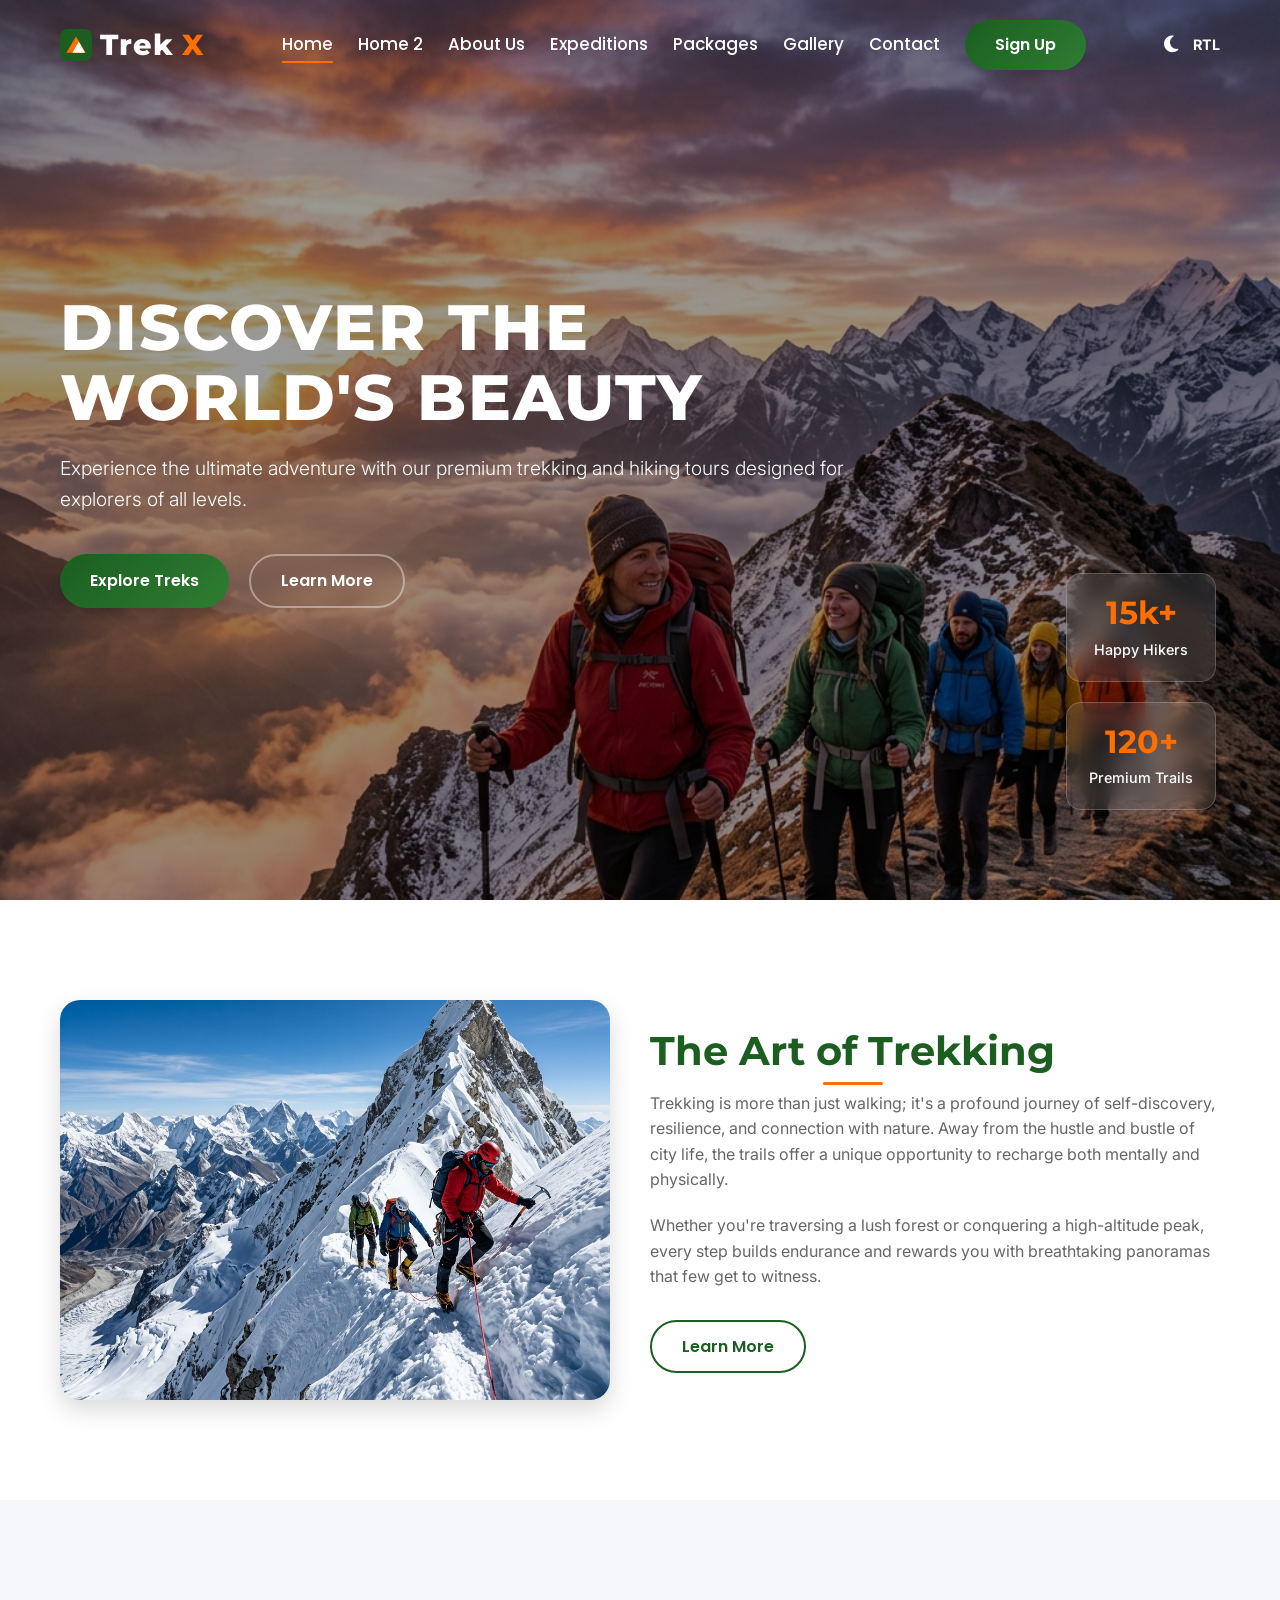
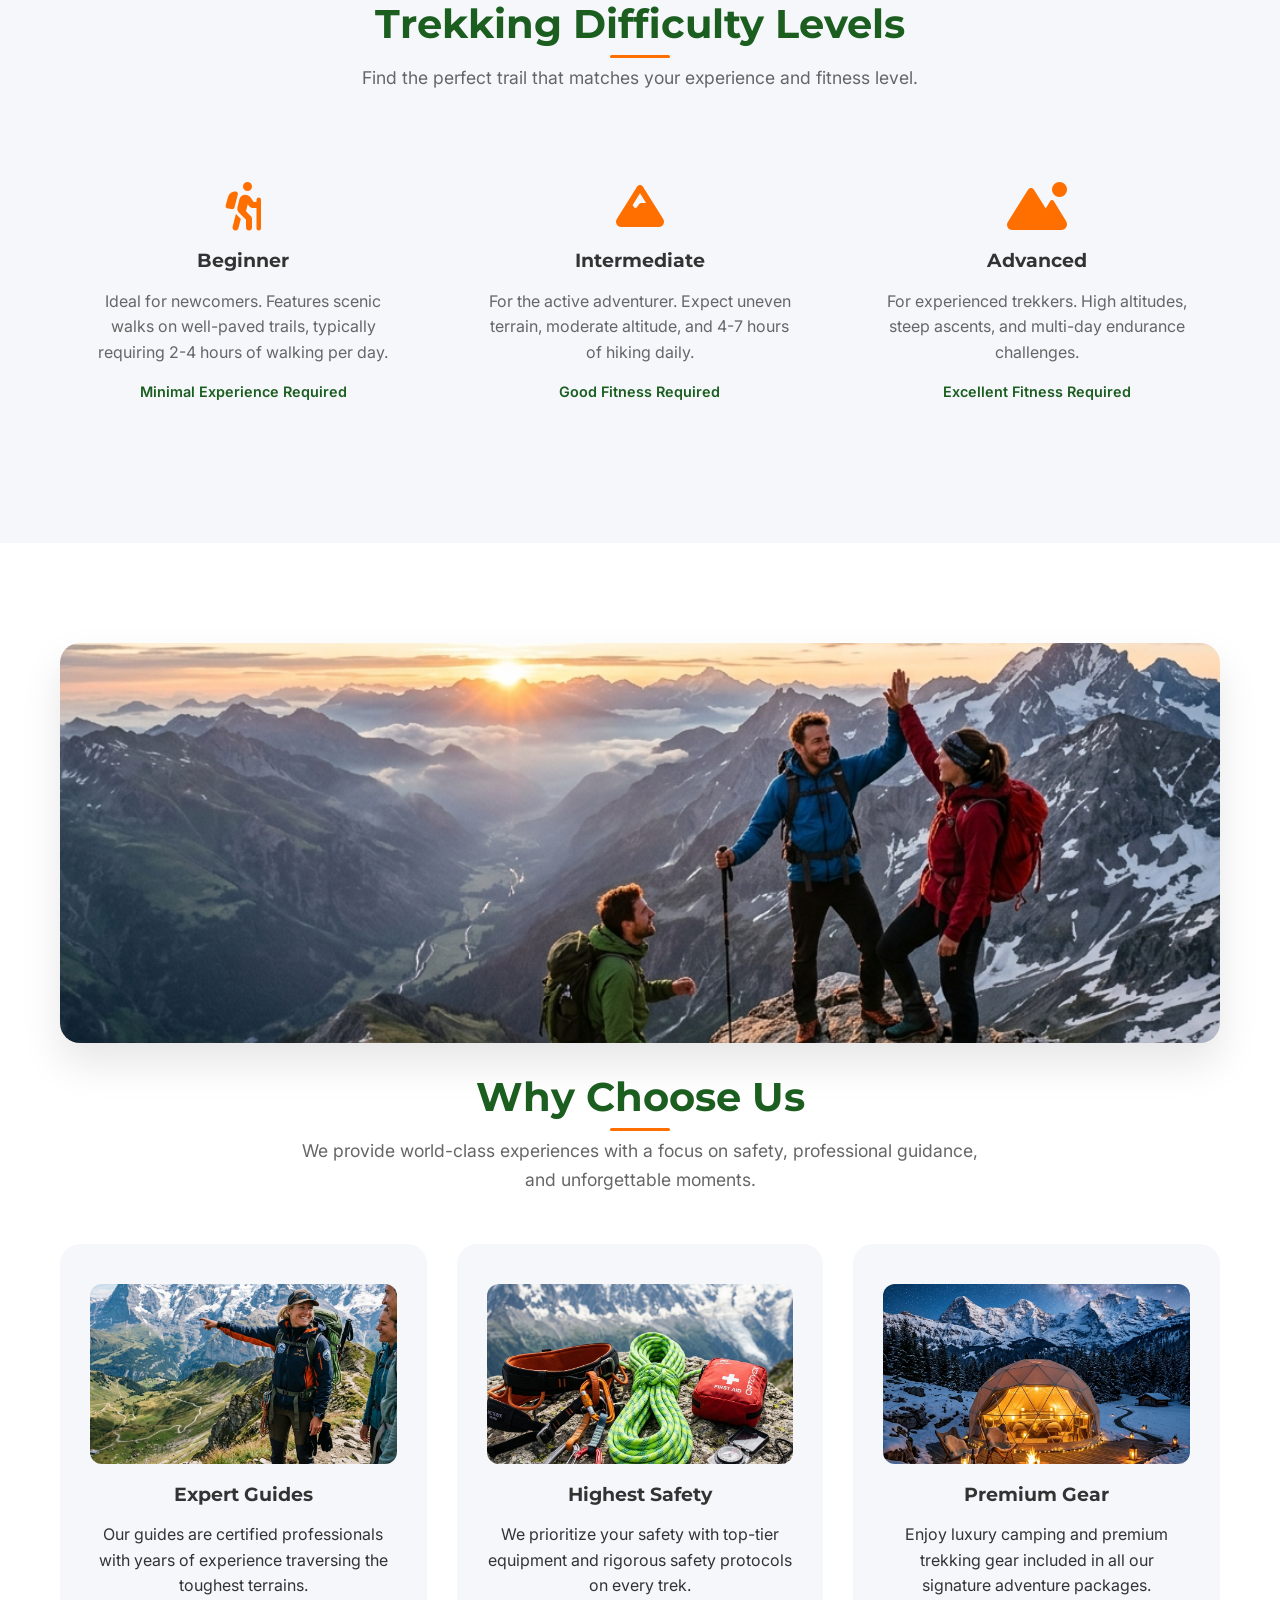
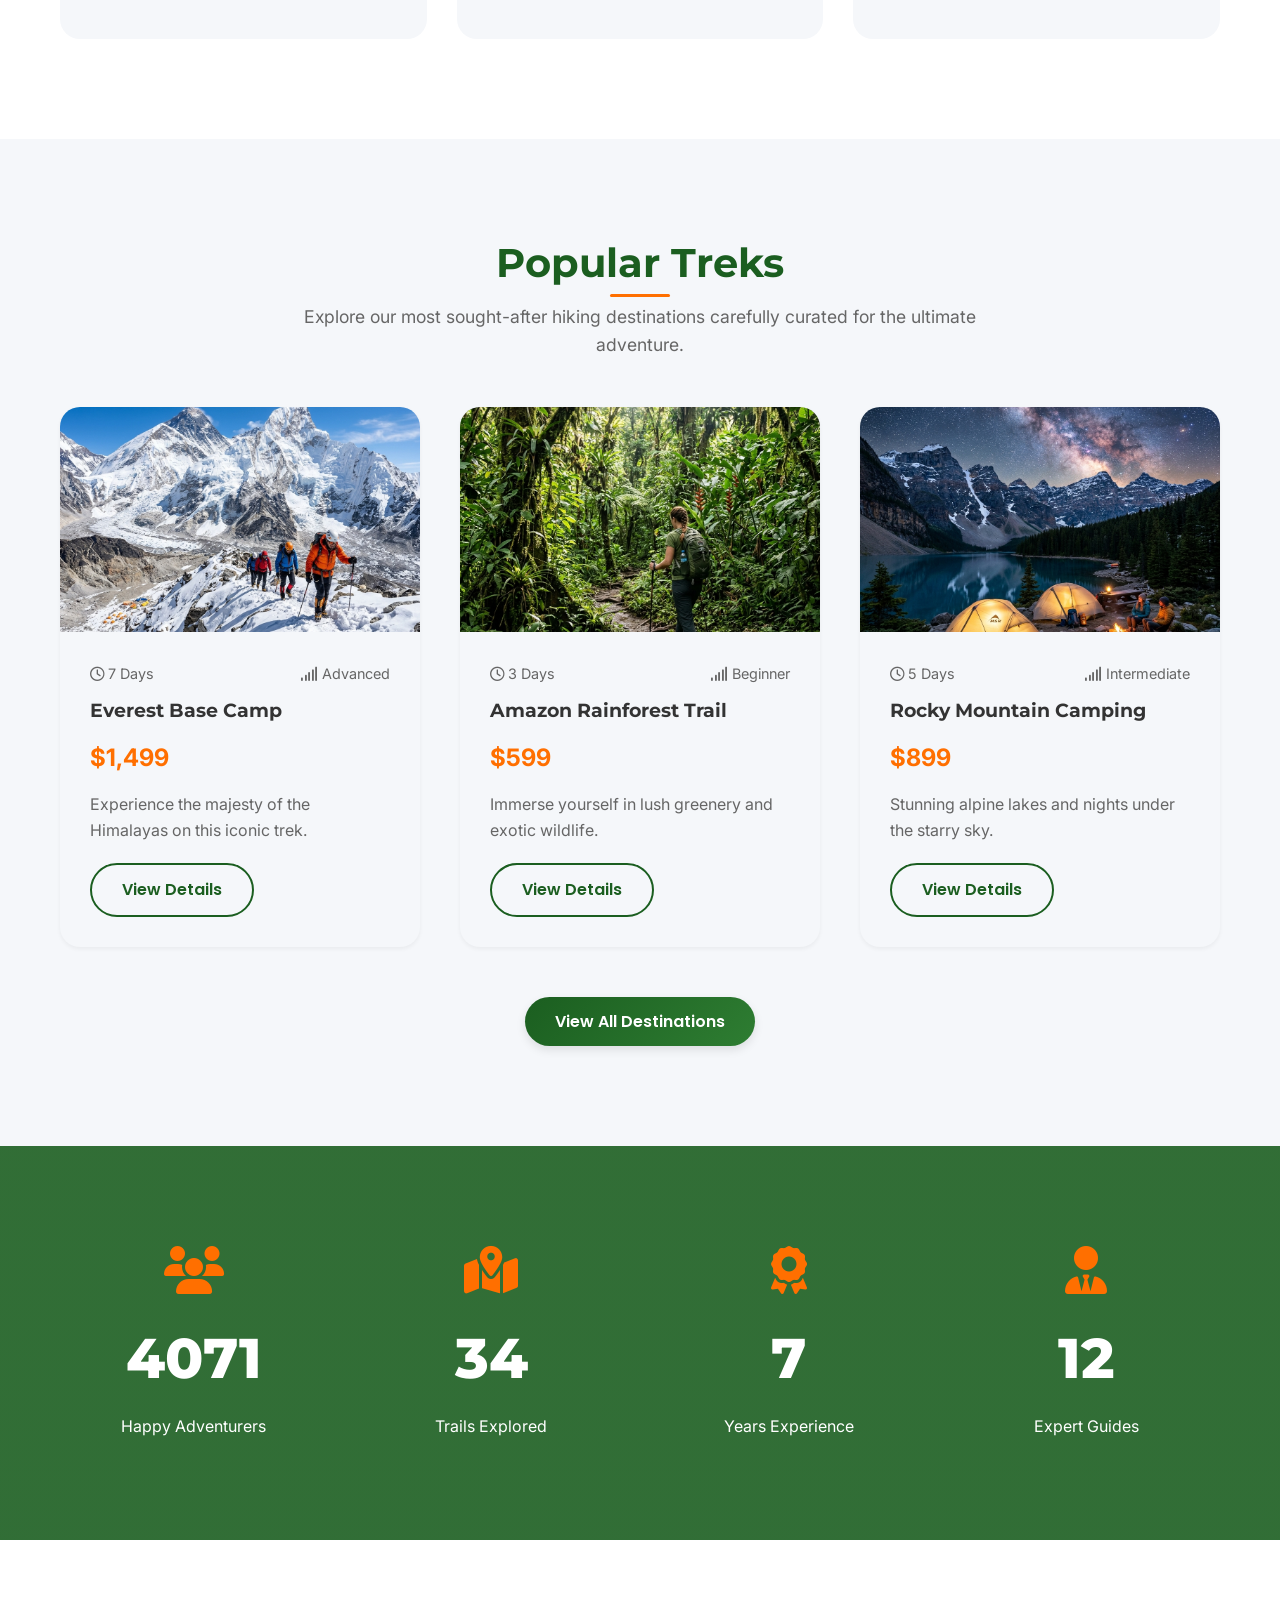
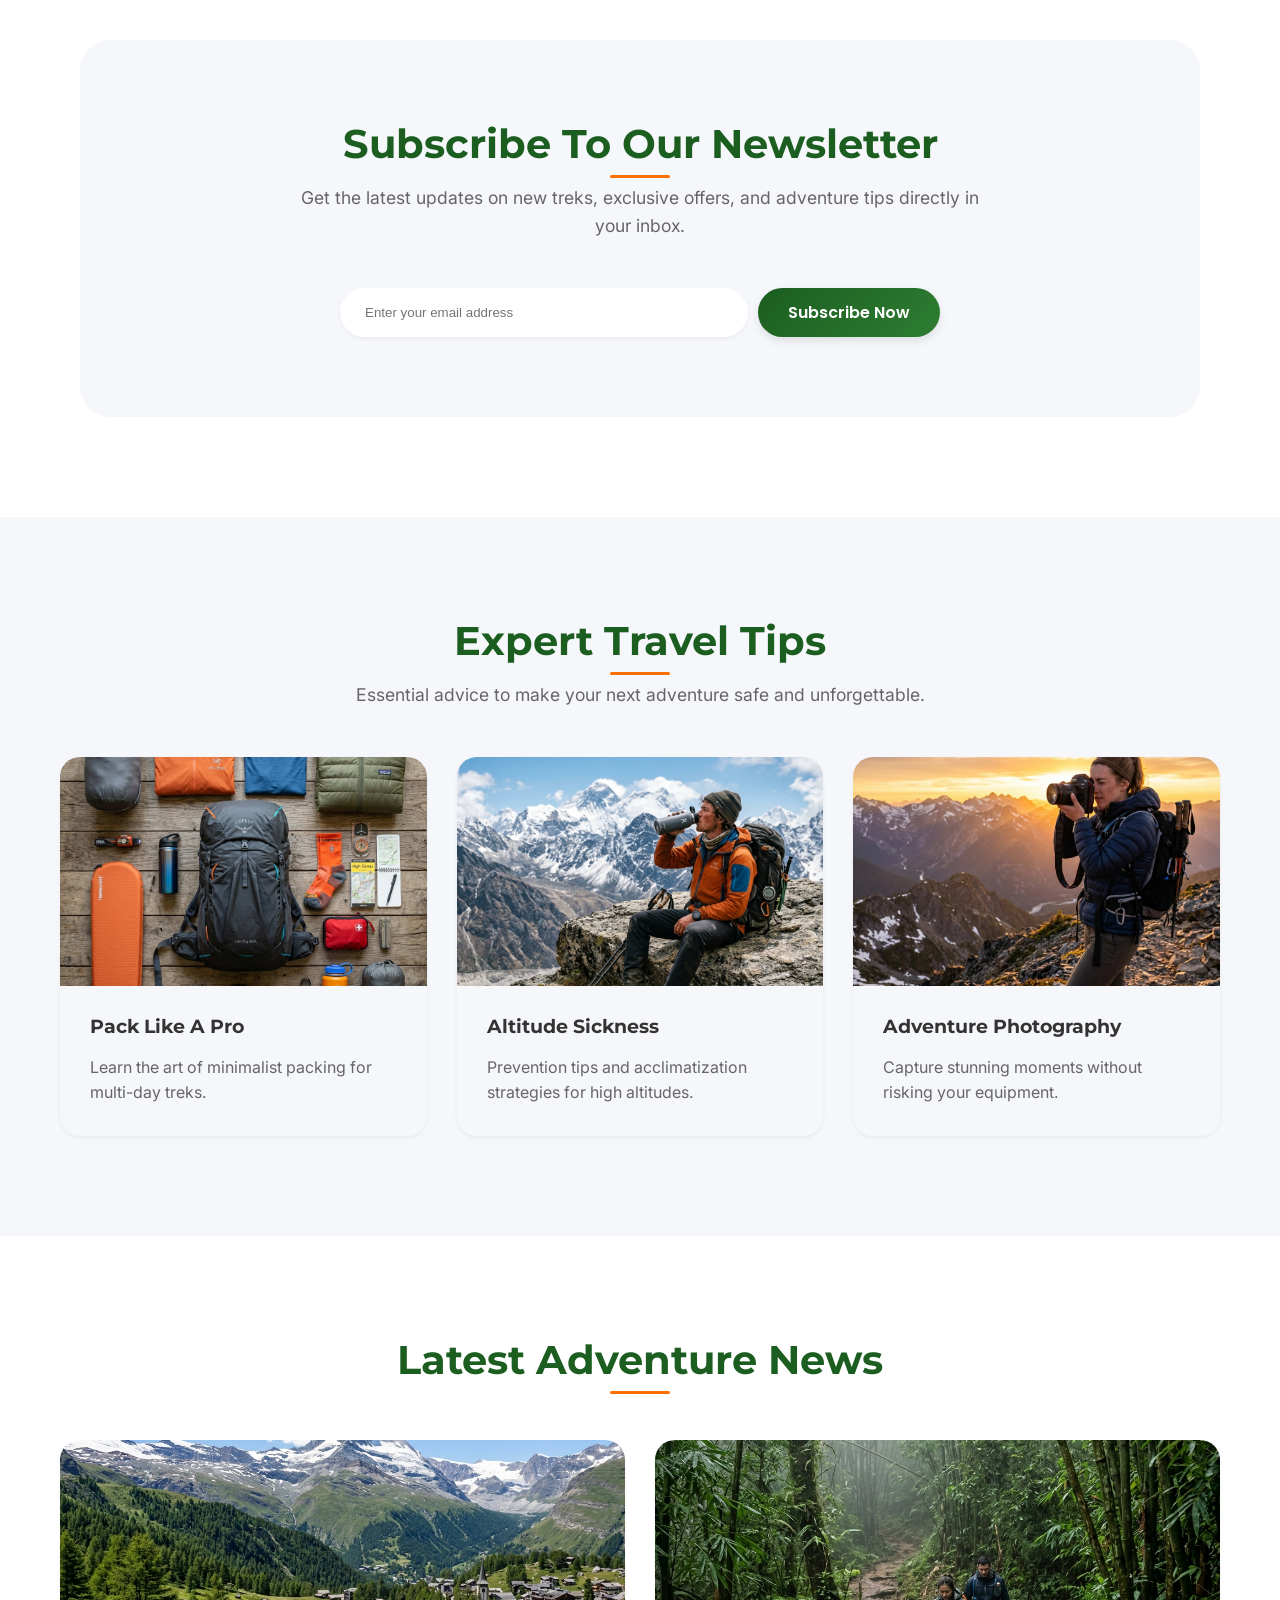
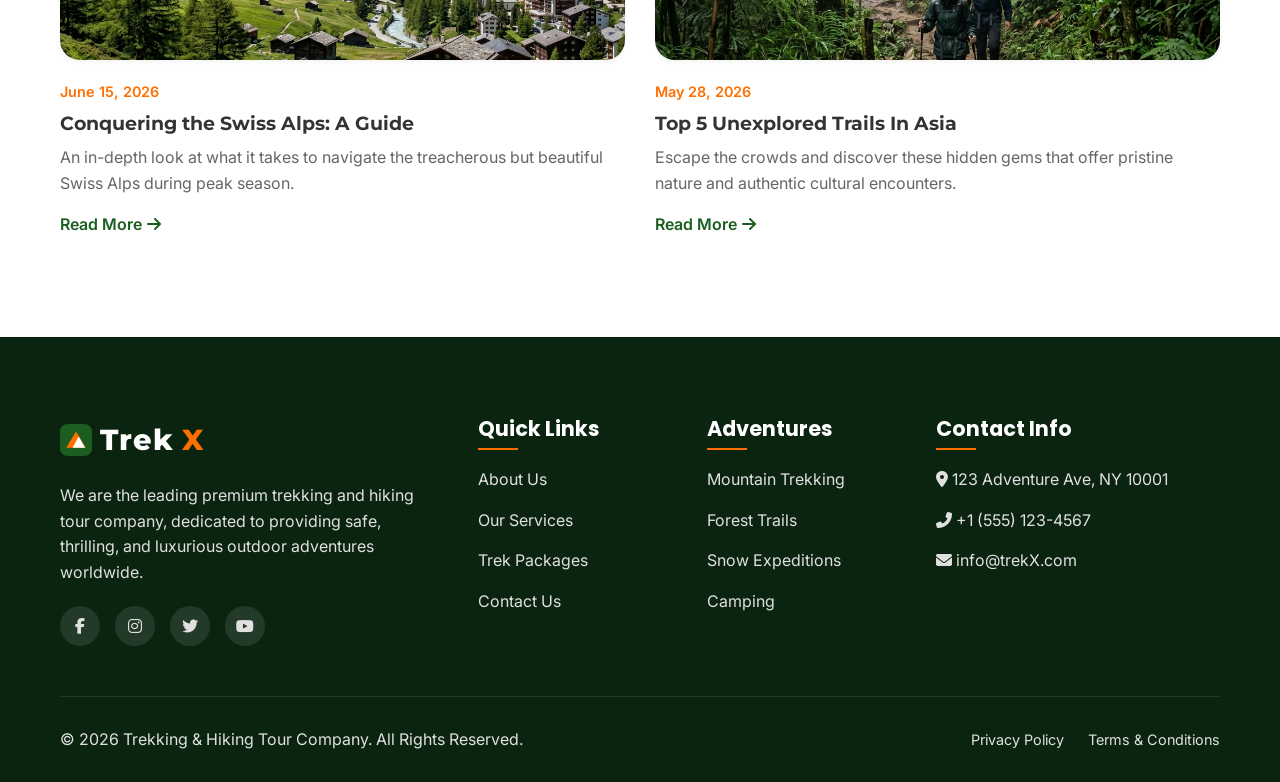
==== commit 514c044f: "add the css" ====
--- a/index.html
+++ b/index.html
@@ -135,6 +135,11 @@
       color: #FFF;
     }
     
+    .feature-item:hover p,
+    .feature-item:hover span {
+      color: #FFF !important;
+    }
+    
     .feature-img-wrapper {
       width: 100%;
       height: 180px;
@@ -363,25 +368,25 @@
       
       <div class="features-grid">
         <!-- Beginner -->
-        <div class="feature-item anim-fade-up">
+        <div class="feature-item anim-fade-up" style="display: flex; flex-direction: column; height: 100%;">
           <i class="fas fa-hiking" style="font-size: 3rem; color: var(--accent-color); margin-bottom: 20px;"></i>
           <h3>Beginner</h3>
-          <p style="color: var(--text-light); margin-bottom: 15px;">Ideal for newcomers. Features scenic walks on well-paved trails, typically requiring 2-4 hours of walking per day.</p>
-          <span style="font-size: 0.9rem; font-weight: 600; color: var(--primary-color);">Minimal Experience Required</span>
+          <p style="color: var(--text-light); margin-bottom: auto; flex-grow: 1;">Ideal for newcomers. Features scenic walks on well-paved trails, typically requiring 2-4 hours of walking per day.</p>
+          <span style="font-size: 0.9rem; font-weight: 600; color: var(--primary-color); margin-top: 15px;">Minimal Experience Required</span>
         </div>
         <!-- Intermediate -->
-        <div class="feature-item anim-fade-up" style="transition-delay: 0.2s">
+        <div class="feature-item anim-fade-up" style="transition-delay: 0.2s; display: flex; flex-direction: column; height: 100%;">
           <i class="fas fa-mountain" style="font-size: 3rem; color: var(--accent-color); margin-bottom: 20px;"></i>
           <h3>Intermediate</h3>
-          <p style="color: var(--text-light); margin-bottom: 15px;">For the active adventurer. Expect uneven terrain, moderate altitude, and 4-7 hours of hiking daily.</p>
-          <span style="font-size: 0.9rem; font-weight: 600; color: var(--primary-color);">Good Fitness Required</span>
+          <p style="color: var(--text-light); margin-bottom: auto; flex-grow: 1;">For the active adventurer. Expect uneven terrain, moderate altitude, and 4-7 hours of hiking daily.</p>
+          <span style="font-size: 0.9rem; font-weight: 600; color: var(--primary-color); margin-top: 15px;">Good Fitness Required</span>
         </div>
         <!-- Advanced -->
-        <div class="feature-item anim-fade-up" style="transition-delay: 0.4s">
+        <div class="feature-item anim-fade-up" style="transition-delay: 0.4s; display: flex; flex-direction: column; height: 100%;">
           <i class="fas fa-mountain-sun" style="font-size: 3rem; color: var(--accent-color); margin-bottom: 20px;"></i>
           <h3>Advanced</h3>
-          <p style="color: var(--text-light); margin-bottom: 15px;">For experienced trekkers. High altitudes, steep ascents, and multi-day endurance challenges.</p>
-          <span style="font-size: 0.9rem; font-weight: 600; color: var(--primary-color);">Excellent Fitness Required</span>
+          <p style="color: var(--text-light); margin-bottom: auto; flex-grow: 1;">For experienced trekkers. High altitudes, steep ascents, and multi-day endurance challenges.</p>
+          <span style="font-size: 0.9rem; font-weight: 600; color: var(--primary-color); margin-top: 15px;">Excellent Fitness Required</span>
         </div>
       </div>
     </div>
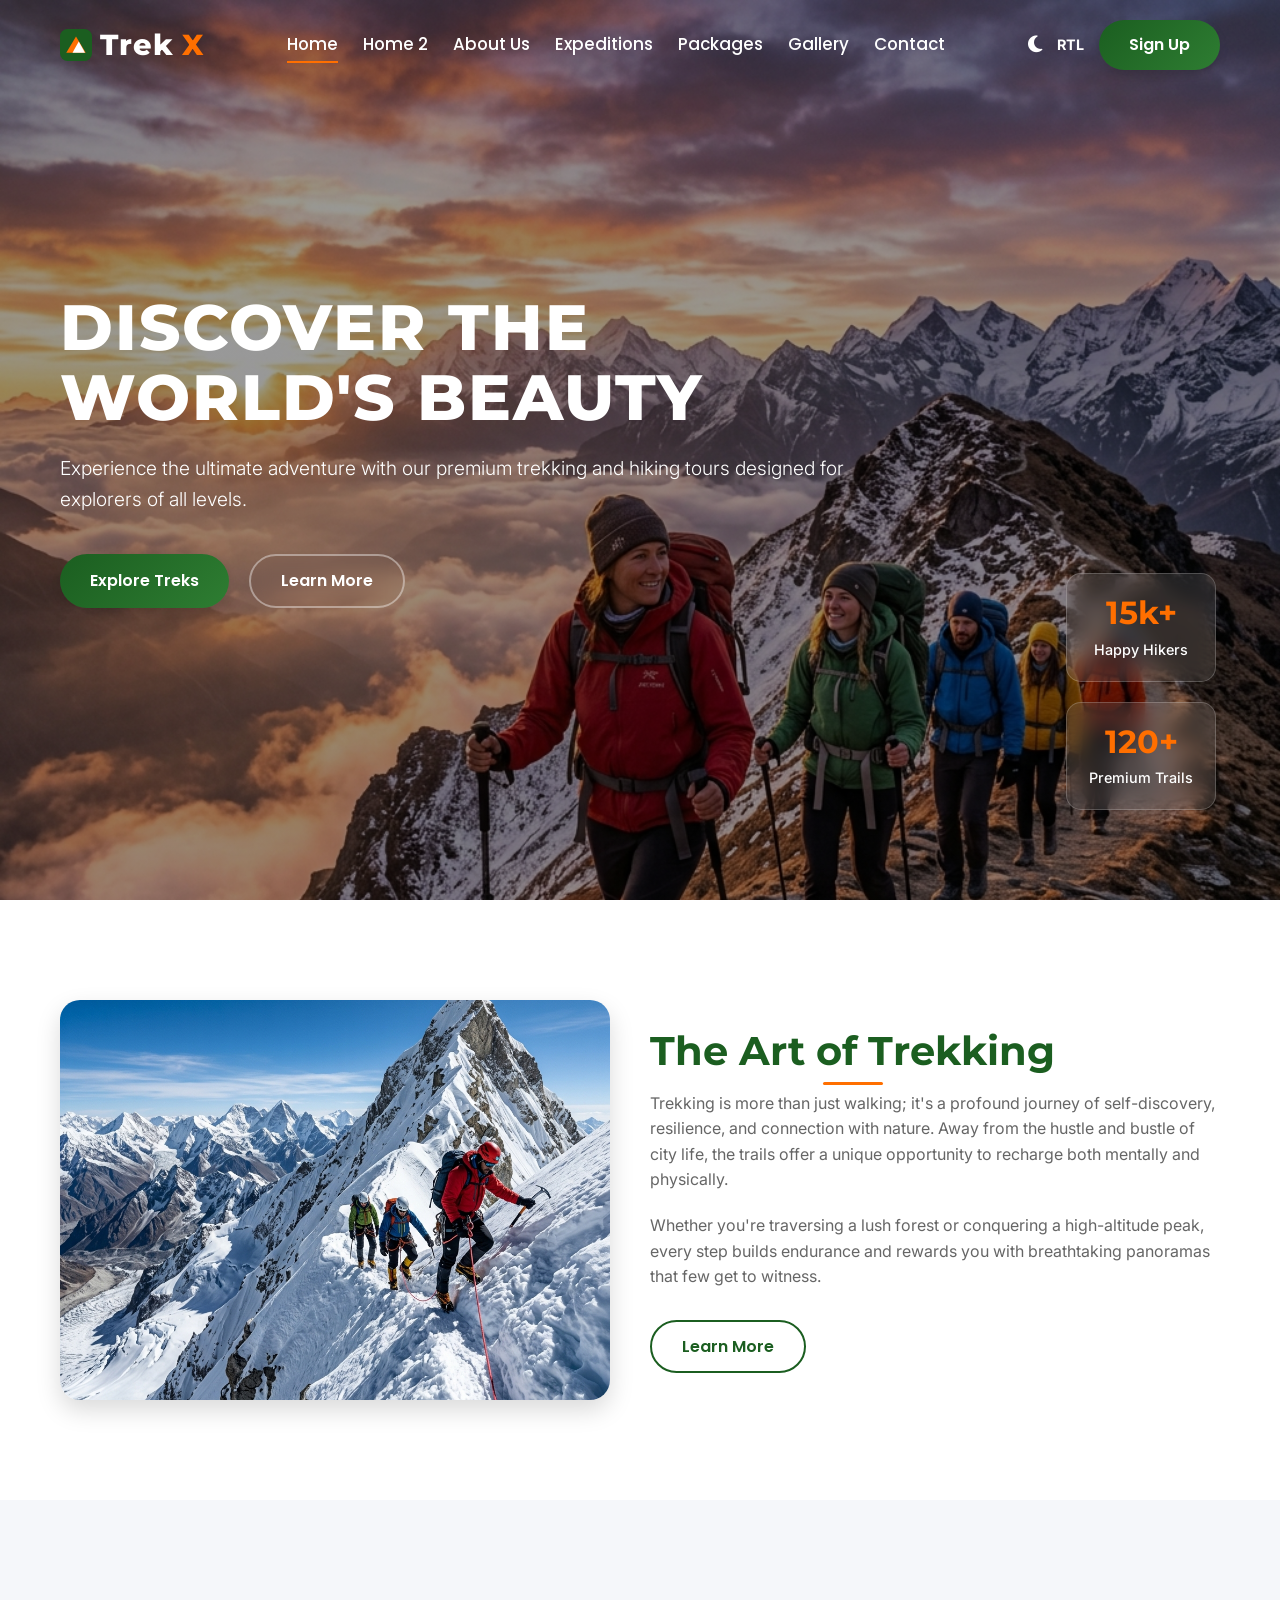
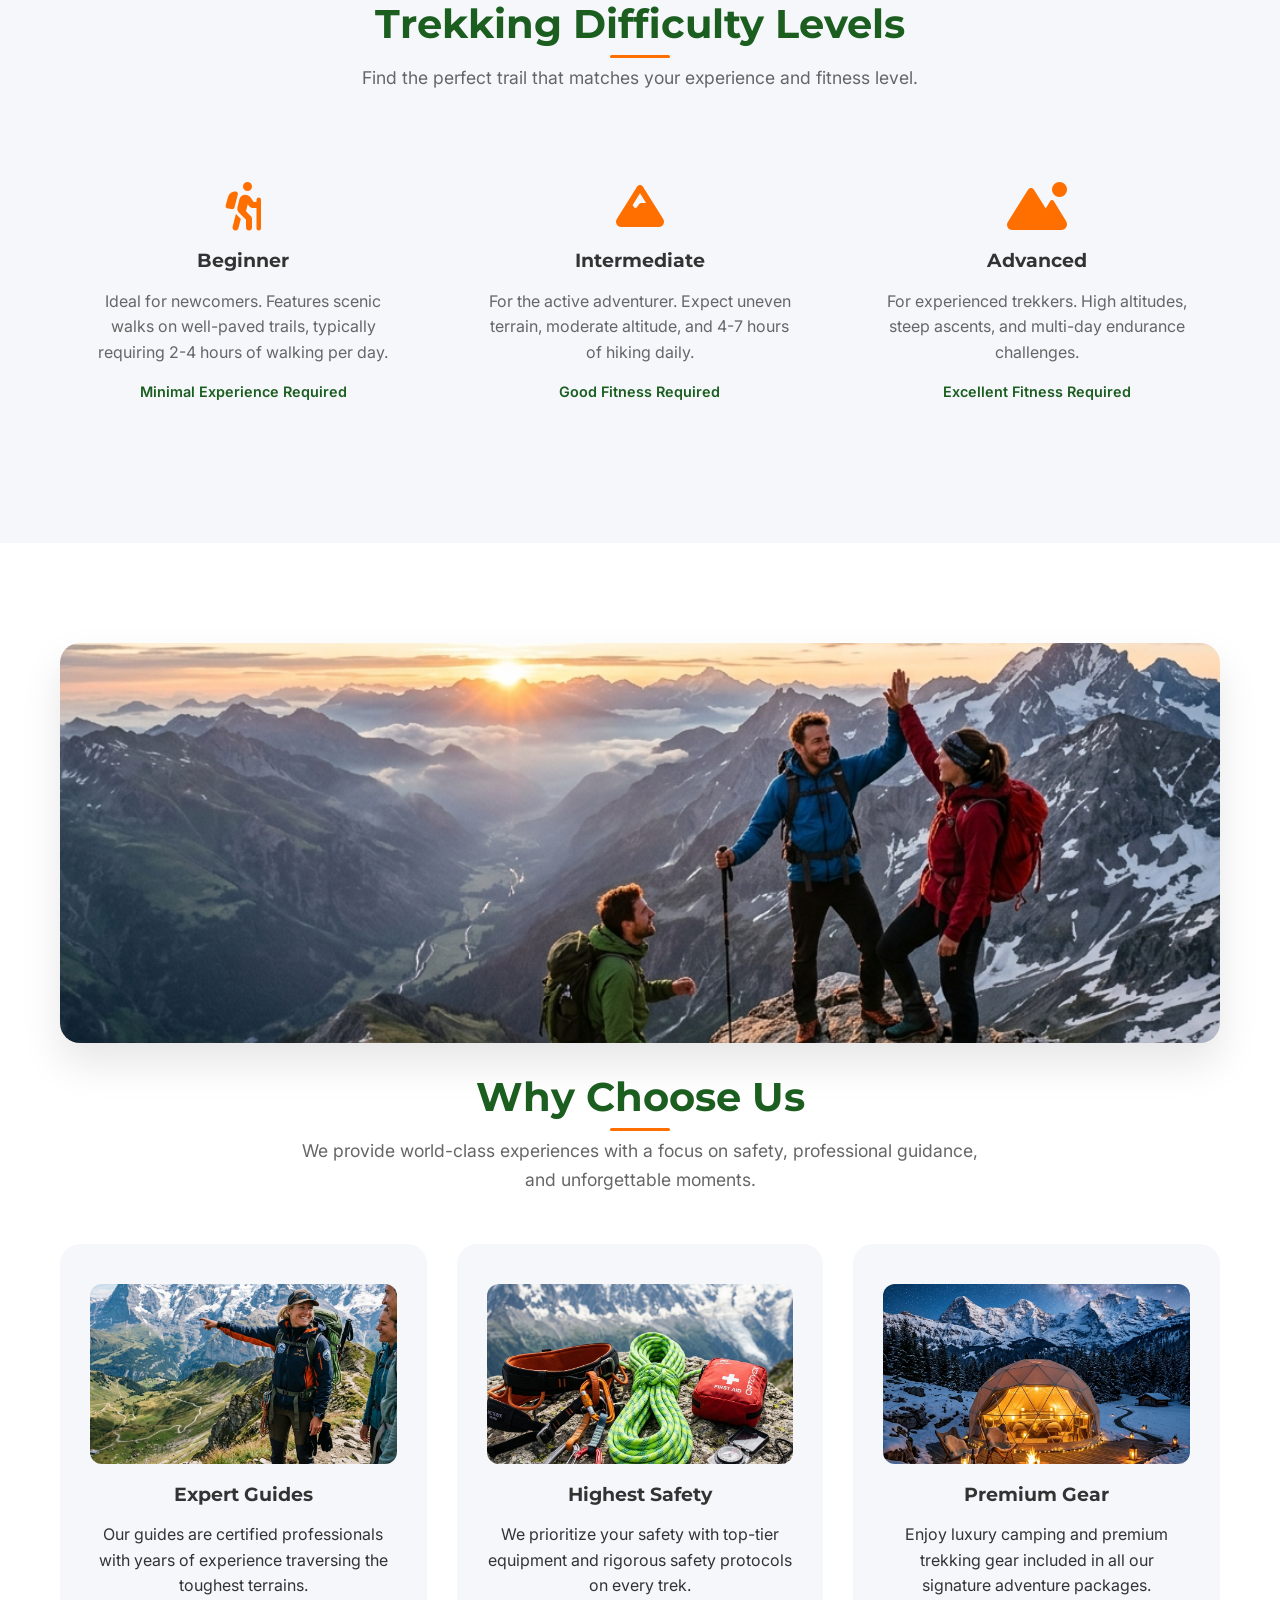
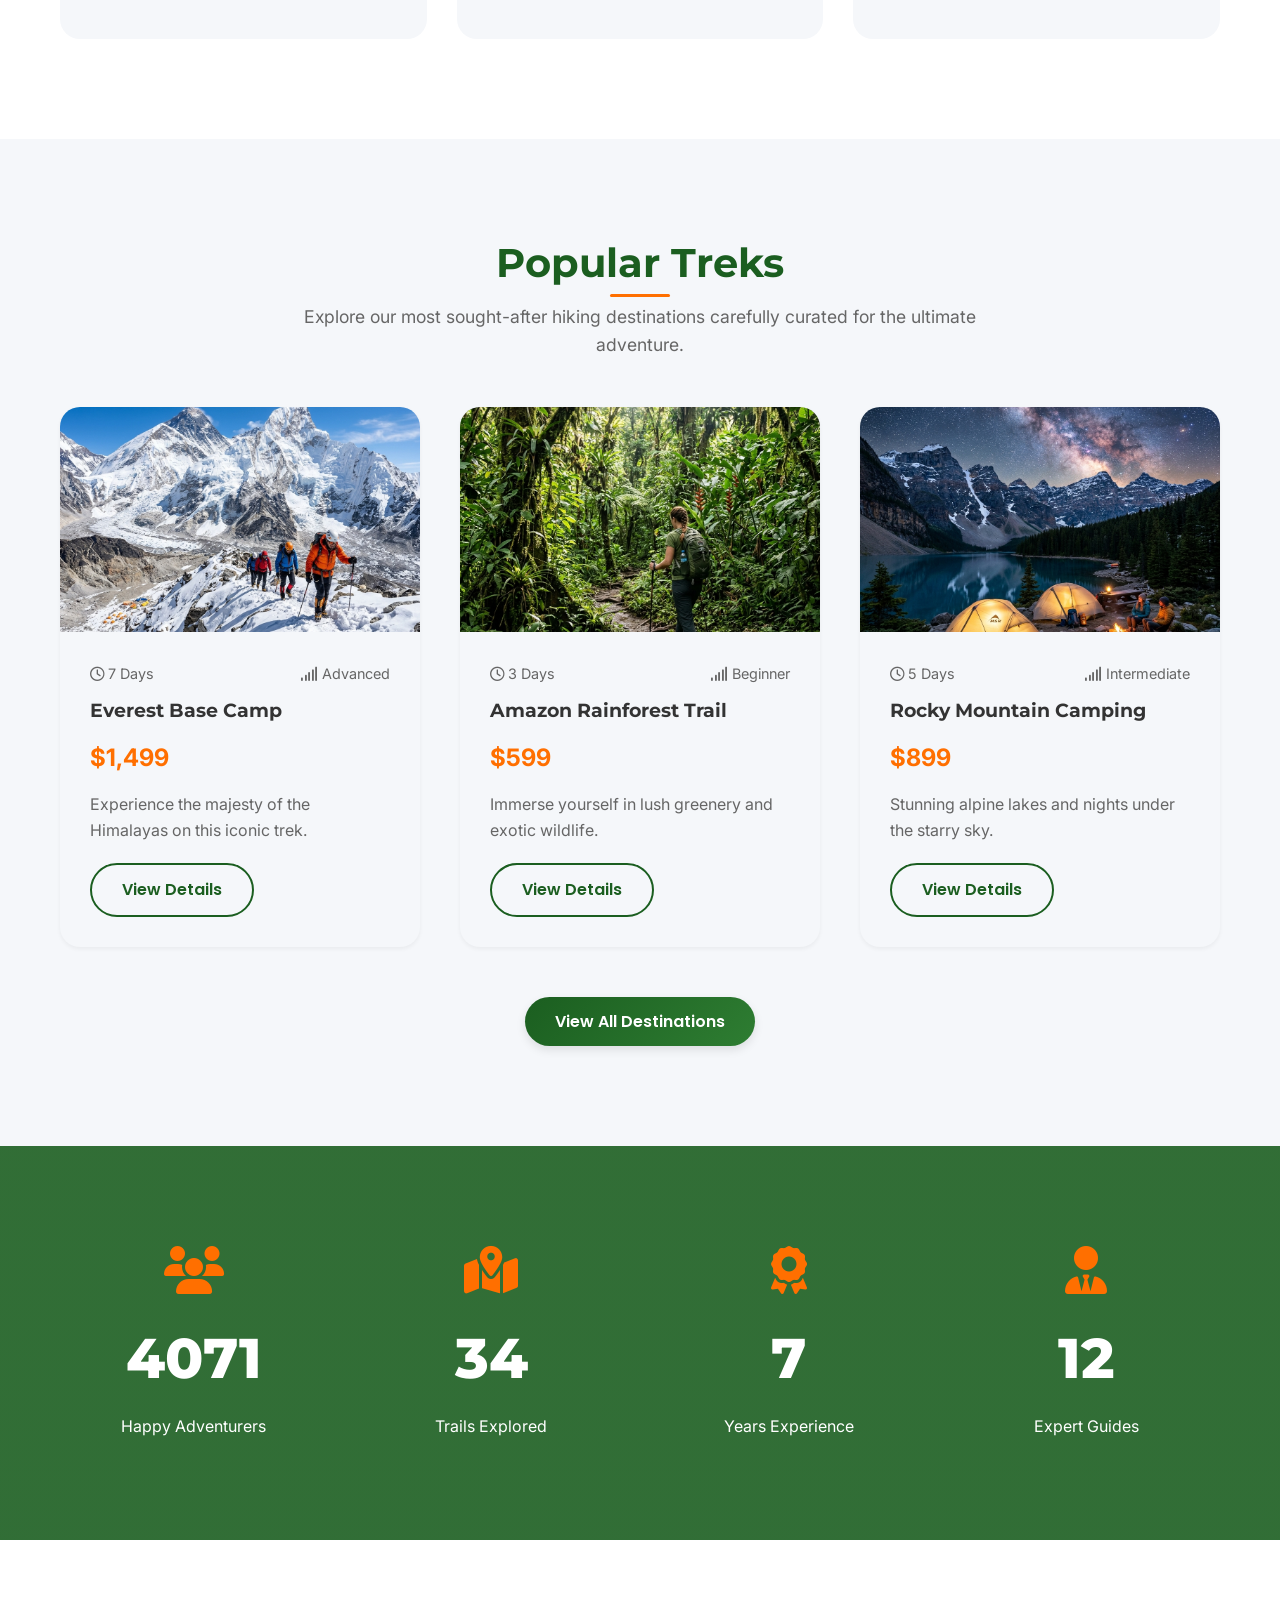
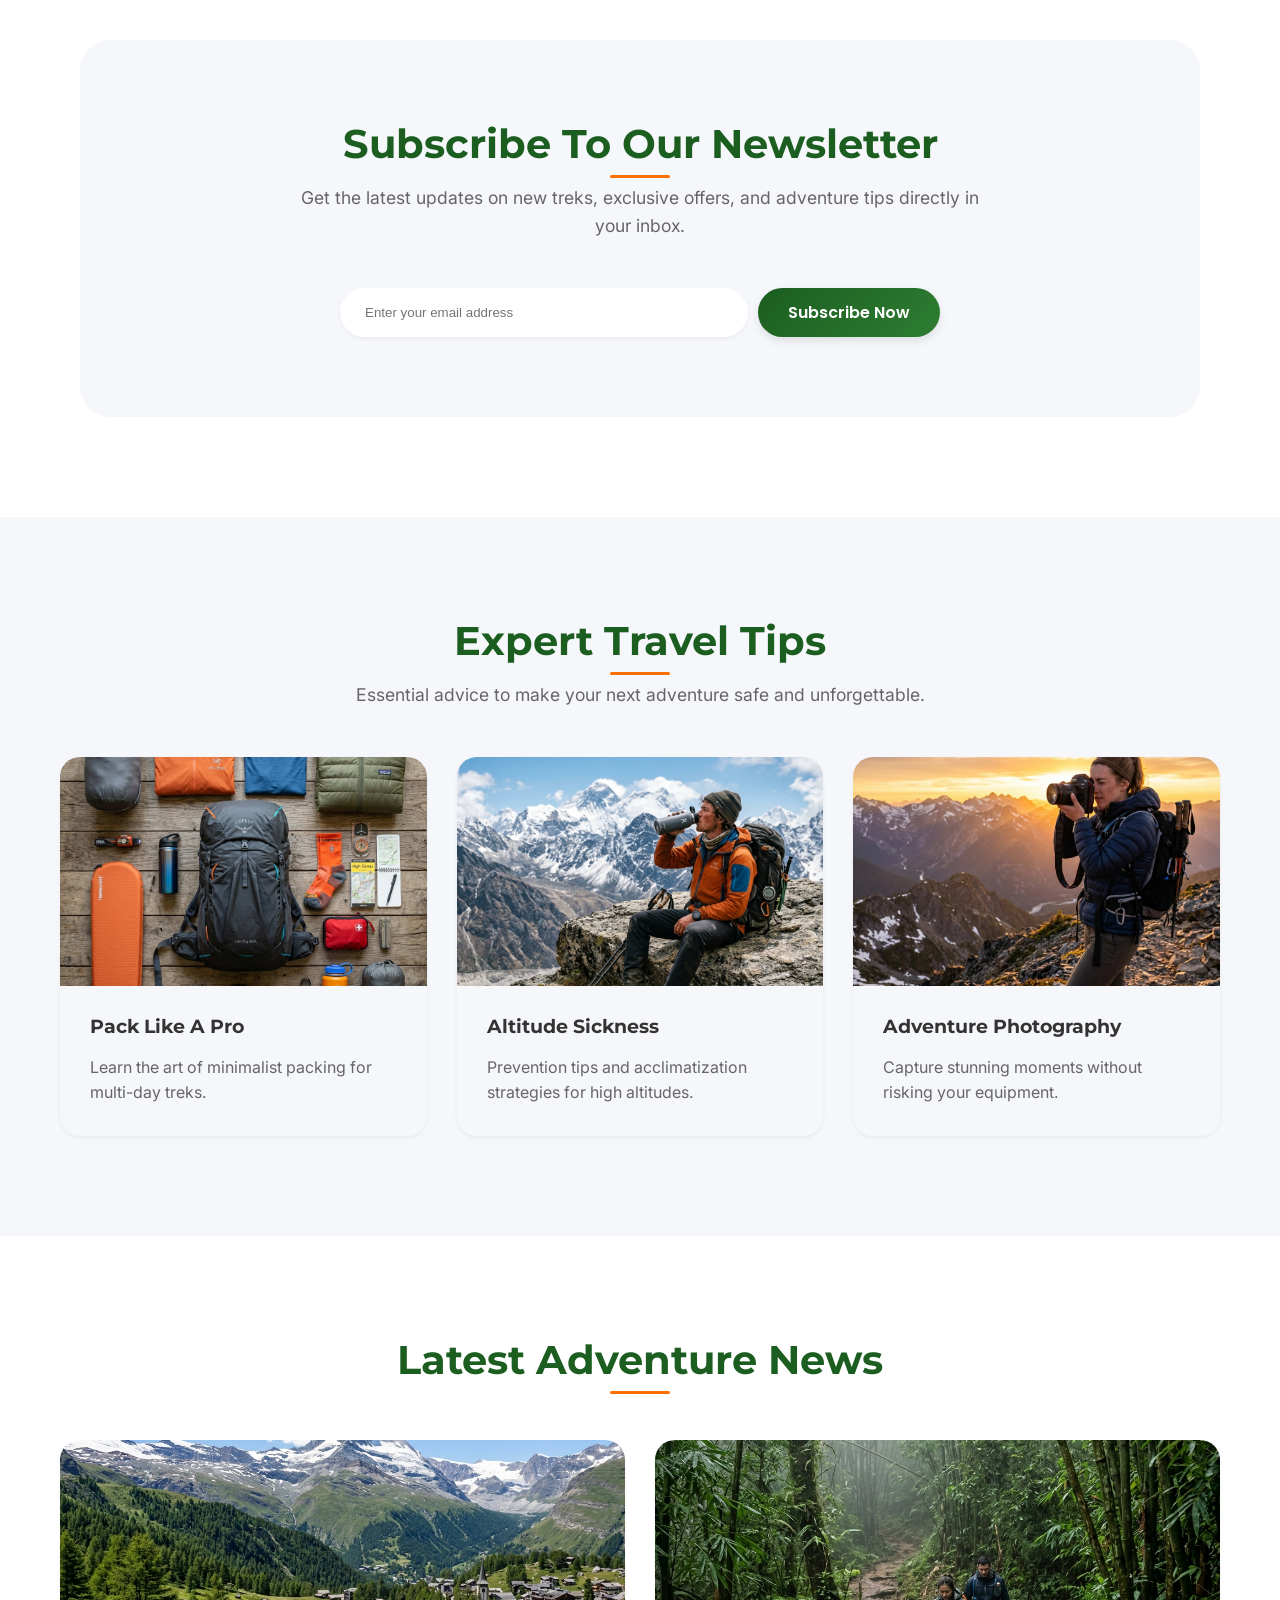
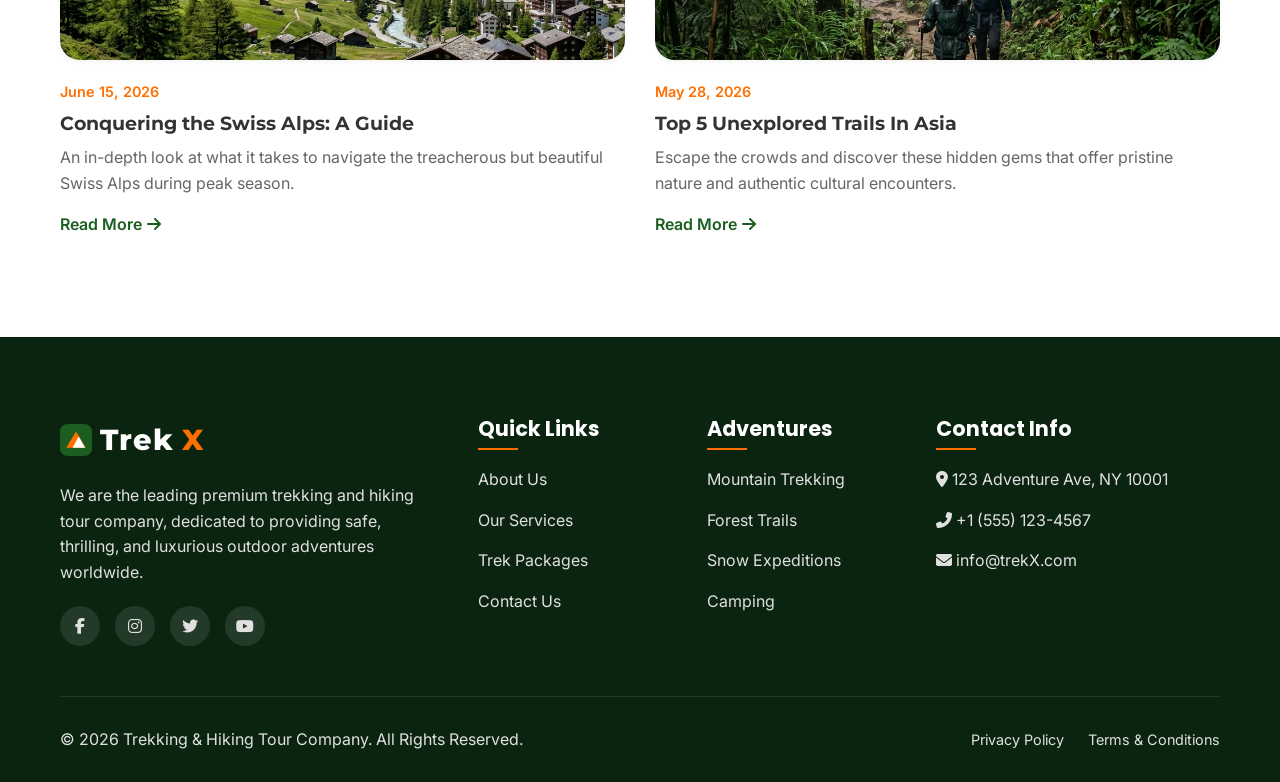
==== commit 12184192: "add the css" ====
--- a/index.html
+++ b/index.html
@@ -299,7 +299,6 @@
         <a href="packages.html" class="nav-link">Packages</a>
         <a href="gallery.html" class="nav-link">Gallery</a>
         <a href="contact.html" class="nav-link">Contact</a>
-        <a href="signup.html" class="btn btn-primary">Sign Up</a>
         <div class="mobile-nav-controls">
           <button class="icon-btn theme-toggle-btn" title="Toggle Dark/Light Mode" aria-label="Toggle Dark/Light Mode"><i class="fas fa-moon"></i></button>
           <button class="icon-btn rtl-toggle-btn" title="Toggle RTL" style="font-size: 0.9rem; font-weight: 700; font-family: var(--font-text);" aria-label="Toggle RTL Layout">RTL</button>
@@ -309,6 +308,7 @@
       <div class="controls">
         <button class="icon-btn theme-toggle-btn" id="theme-toggle" title="Toggle Dark/Light Mode" aria-label="Toggle Dark/Light Mode"><i class="fas fa-moon"></i></button>
         <button class="icon-btn rtl-toggle-btn" id="rtl-toggle" title="Toggle RTL" style="font-size: 0.9rem; font-weight: 700; font-family: var(--font-text);" aria-label="Toggle RTL Layout">RTL</button>
+        <a href="signup.html" class="btn btn-primary">Sign Up</a>
         <button class="mobile-toggle" aria-label="Open Mobile Menu"><i class="fas fa-bars"></i></button>
       </div>
     </div>
--- a/css/responsive.css
+++ b/css/responsive.css
@@ -220,8 +220,9 @@
 
 /* Tablet 2-column grid fix for 3rd card */
 @media screen and (min-width: 630px) and (max-width: 992px) {
-  .premium-card:last-child:nth-child(3),
-  .pricing-card:last-child:nth-child(3) {
+  .treks-grid .premium-card:last-child:nth-child(3),
+  [style*="display: grid"] > .premium-card:last-child:nth-child(3),
+  .pricing-grid .pricing-card:last-child:nth-child(3) {
     grid-column: 1 / -1;
     justify-self: center;
     width: calc(50% - 15px);
